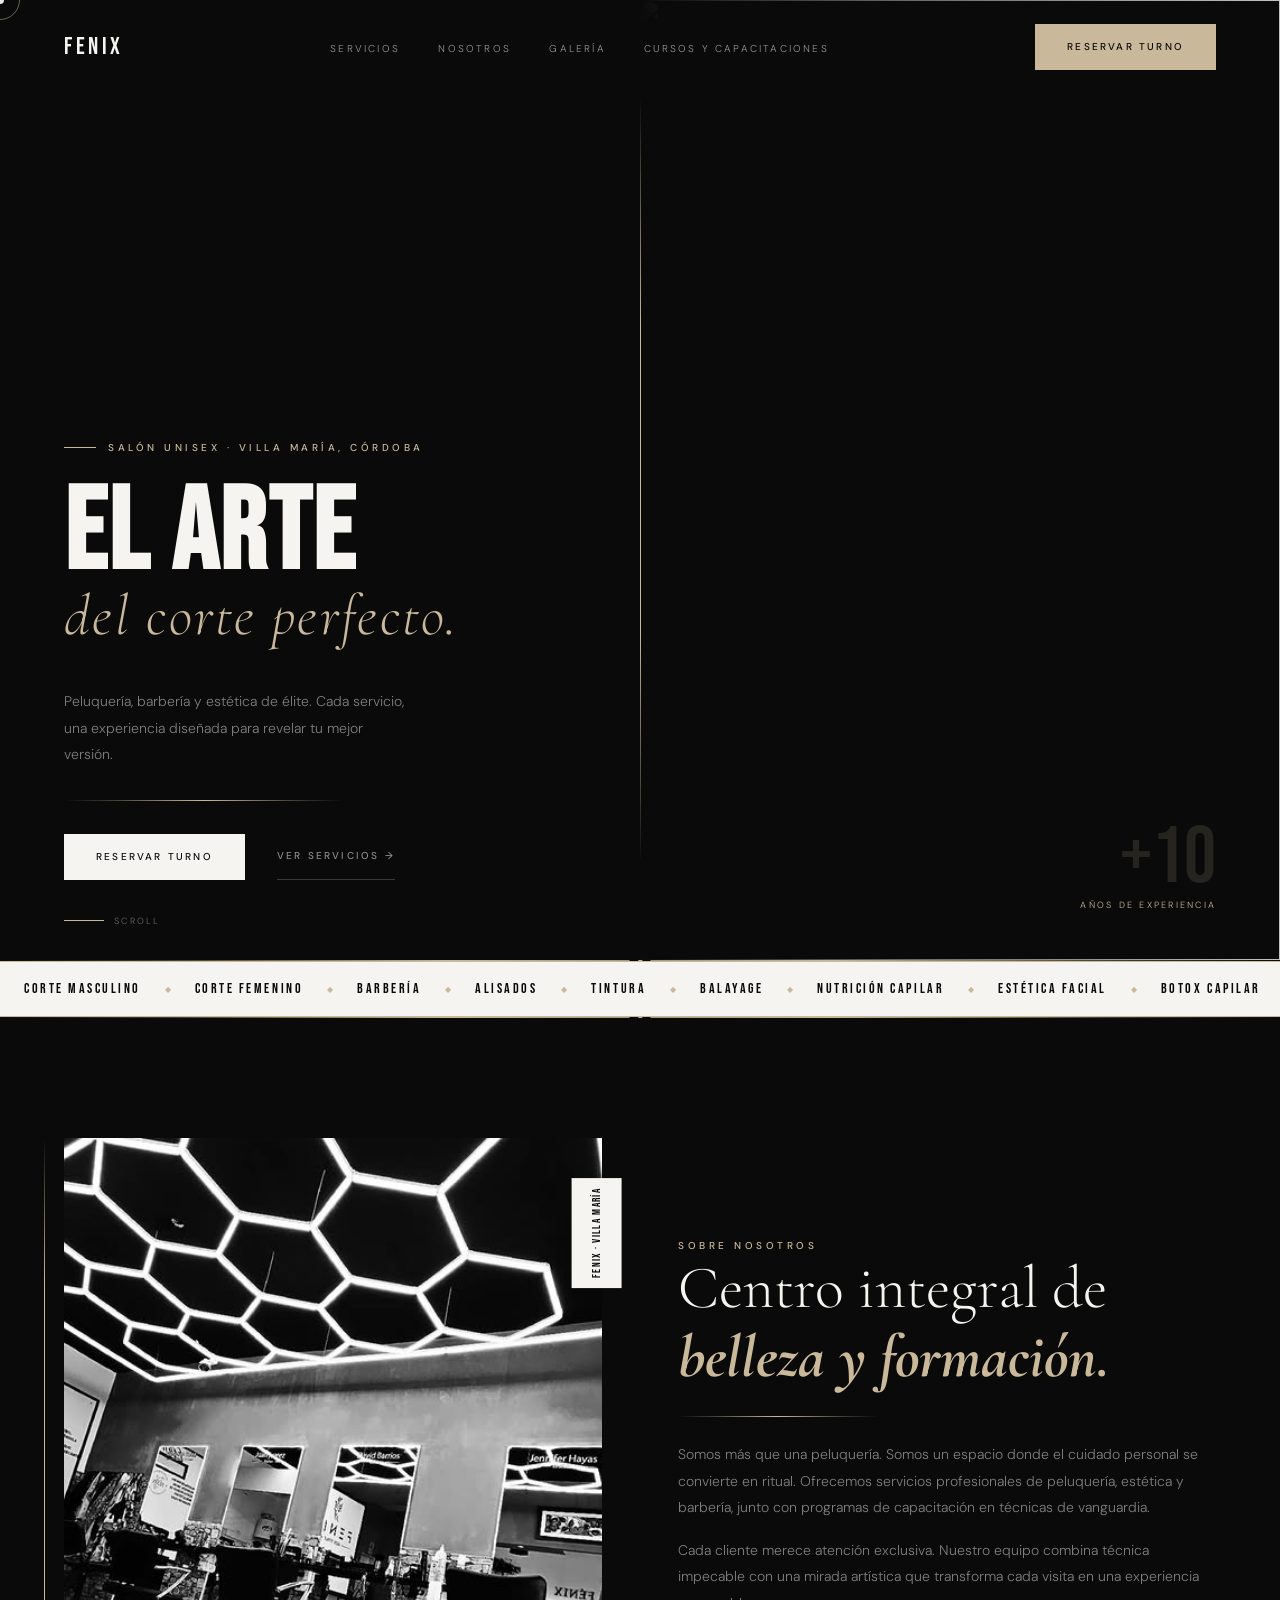
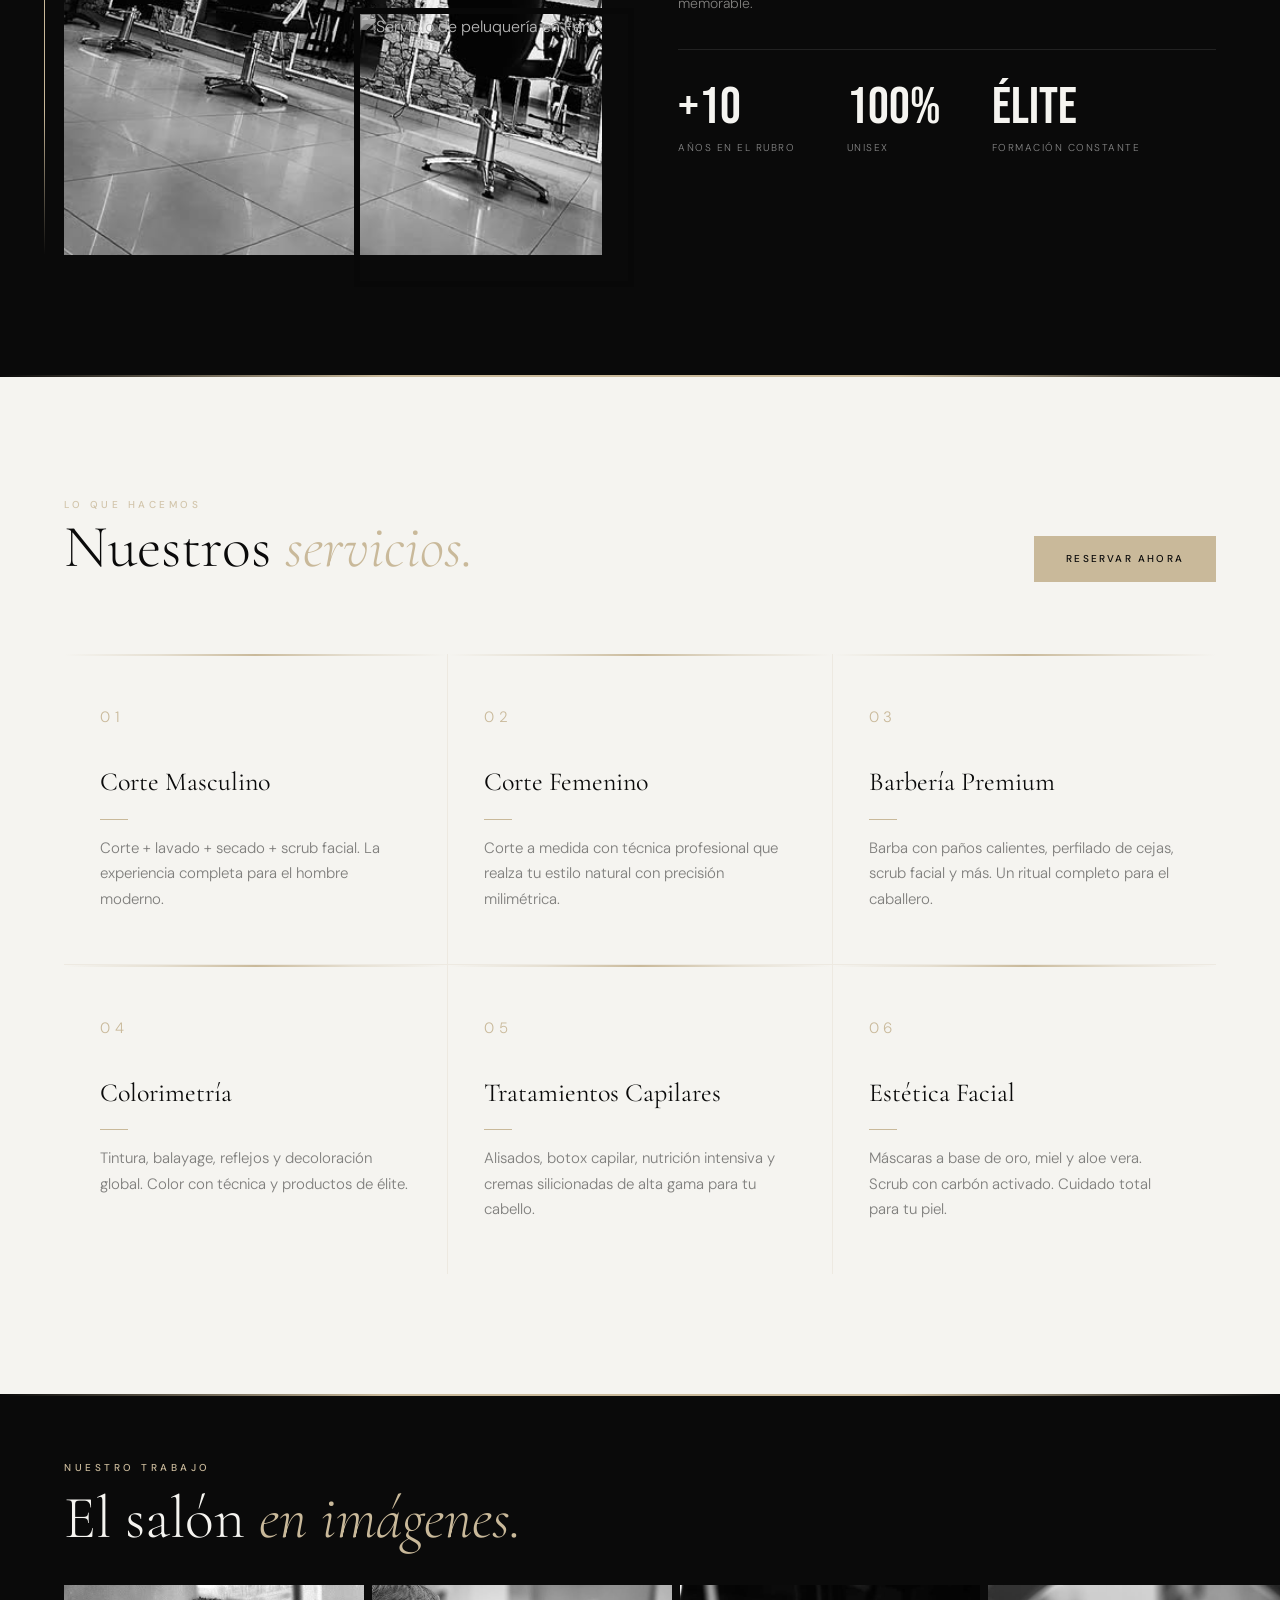
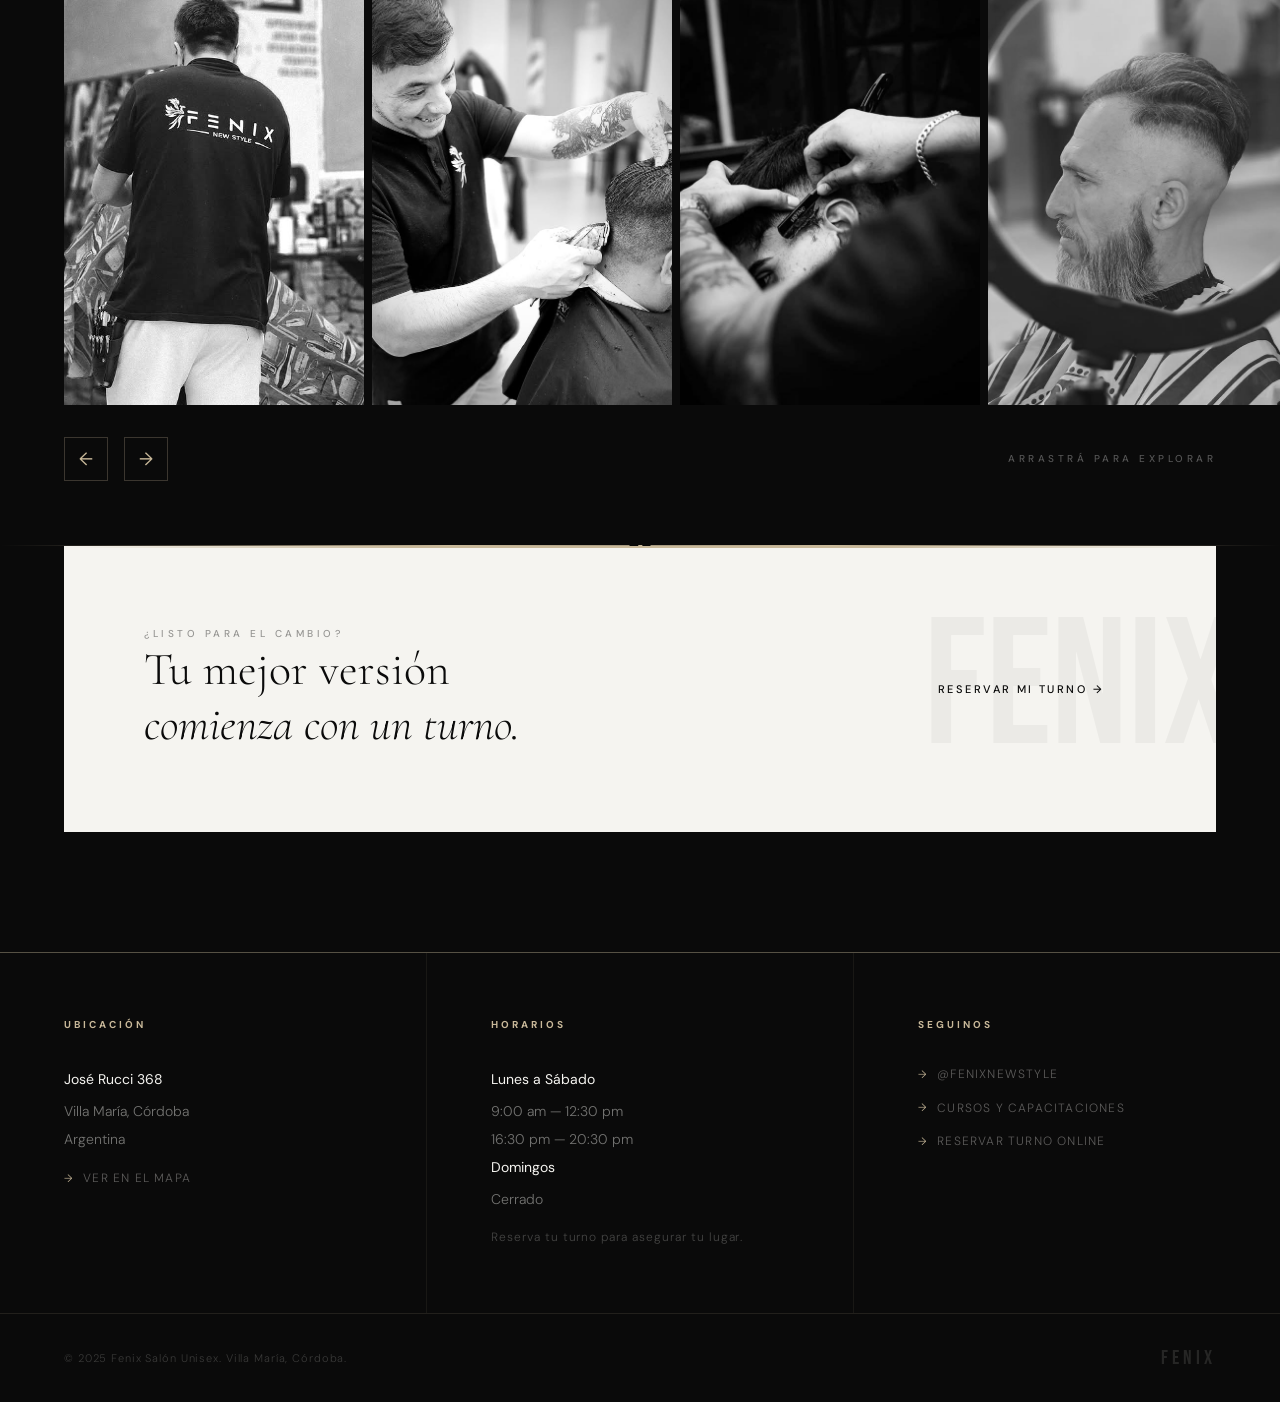
==== index.html @ 565e7b09 "conectar cursos.html" ====
<!DOCTYPE html>
<html lang="es" dir="ltr">
<head>
  <!-- ============================================================
       FENIX SALÓN UNISEX — index.html
       Landing page principal
       ============================================================ -->

  <!-- Codificación y viewport responsivo -->
  <meta charset="UTF-8" />
  <meta name="viewport" content="width=device-width, initial-scale=1.0" />

  <!-- ── SEO Principal ──────────────────────────────────────── -->
  <title>Fenix Salón Unisex | Peluquería & Barbería de Élite — Villa María, Córdoba</title>
  <meta name="description"
        content="Fenix Salón Unisex: peluquería, barbería y estética de élite en Villa María, Córdoba. Cortes, colorimetría, alisados, tratamientos capilares y más. Reservá tu turno online." />
  <meta name="keywords"
        content="peluquería Villa María, barbería Villa María, salón unisex Córdoba, corte de pelo, colorimetría, alisado, botox capilar, estética facial, Fenix salón" />
  <meta name="author" content="Fenix Salón Unisex" />
  <meta name="robots" content="index, follow, max-image-preview:large" />
  <meta name="theme-color" content="#0a0a0a" />

  <!-- URL canónica: evita contenido duplicado -->
  <link rel="canonical" href="https://fenixsalonunisex.com.ar/" />

  <!-- Idioma alternativo (por si se añade versión en otro idioma) -->
  <link rel="alternate" hreflang="es-ar" href="https://fenixsalonunisex.com.ar/" />

  <!-- ── Open Graph (Facebook, WhatsApp, redes sociales) ──── -->
  <meta property="og:type"        content="website" />
  <meta property="og:url"         content="https://fenixsalonunisex.com.ar/" />
  <meta property="og:title"       content="Fenix Salón Unisex | Peluquería & Barbería de Élite" />
  <meta property="og:description" content="Peluquería, barbería y estética de élite en Villa María, Córdoba. Tu mejor versión comienza con un turno en Fenix." />
  <meta property="og:image"       content="https://fenixsalonunisex.com.ar/og-image.jpg" />
  <meta property="og:image:alt"   content="Fenix Salón Unisex — Peluquería y Barbería en Villa María" />
  <meta property="og:image:width" content="1200" />
  <meta property="og:image:height"content="630" />
  <meta property="og:site_name"   content="Fenix Salón Unisex" />
  <meta property="og:locale"      content="es_AR" />

  <!-- ── Twitter / X Card ────────────────────────────────────── -->
  <meta name="twitter:card"        content="summary_large_image" />
  <meta name="twitter:title"       content="Fenix Salón Unisex | Peluquería & Barbería" />
  <meta name="twitter:description" content="Tu mejor versión comienza con un turno en Fenix. Peluquería y barbería de élite en Villa María." />
  <meta name="twitter:image"       content="https://fenixsalonunisex.com.ar/og-image.jpg" />
  <meta name="twitter:image:alt"   content="Fenix Salón Unisex — Villa María, Córdoba" />

  <!-- ── Accesibilidad adicional ──────────────────────────── -->
  <!-- Color del sistema para alto contraste -->
  <meta name="color-scheme" content="dark" />
  <!-- Viewport accesible: no bloquea el zoom del usuario -->
  <!-- Nota: no usamos user-scalable=no porque bloquea accesibilidad -->

  <!-- ── Datos estructurados (Schema.org JSON-LD) ─────────── -->
  <!-- Ayuda a Google a mostrar información rica en los resultados -->
  <script type="application/ld+json">
  {
    "@context": "https://schema.org",
    "@type": "HairSalon",
    "name": "Fenix Salón Unisex",
    "alternateName": "Fenix Estética y Barbershop",
    "url": "https://fenixsalonunisex.com.ar",
    "logo": "https://fenixsalonunisex.com.ar/logo.png",
    "image": "https://fenixsalonunisex.com.ar/og-image.jpg",
    "description": "Salón de peluquería, barbería y estética unisex de élite en Villa María, Córdoba. Ofrecemos cortes, colorimetría, alisados, tratamientos capilares y cursos de formación.",
    "address": {
      "@type": "PostalAddress",
      "streetAddress": "Colombia 413",
      "addressLocality": "Villa María",
      "addressRegion": "Córdoba",
      "addressCountry": "AR"
    },
    "geo": {
      "@type": "GeoCoordinates",
      "latitude": -32.4167,
      "longitude": -63.2333
    },
    "openingHoursSpecification": [
      {
        "@type": "OpeningHoursSpecification",
        "dayOfWeek": ["Monday","Tuesday","Wednesday","Thursday","Friday"],
        "opens": "09:00",
        "closes": "13:00"
      }
    ],
    "telephone": "",
    "sameAs": [
      "https://www.instagram.com/fenixesteticaybarbershop"
    ],
    "hasMap": "https://maps.google.com/?q=Colombia+413,+Villa+Maria,+Cordoba",
    "priceRange": "$$",
    "currenciesAccepted": "ARS",
    "paymentAccepted": "Cash, Credit Card",
    "servesCuisine": null,
    "amenityFeature": [
      { "@type": "LocationFeatureSpecification", "name": "Unisex", "value": true },
      { "@type": "LocationFeatureSpecification", "name": "Turno online", "value": true }
    ]
  }
  </script>

  <!-- Preconexión a servidores de fuentes (performance) -->
  <link rel="preconnect" href="https://fonts.googleapis.com" />
  <link rel="preconnect" href="https://fonts.gstatic.com" crossorigin />

  <!-- Tipografías: Bebas Neue (display) + Cormorant Garamond (serif) + DM Sans (body) -->
  <link href="https://fonts.googleapis.com/css2?family=Bebas+Neue&family=Cormorant+Garamond:ital,wght@0,300;0,400;0,600;1,300;1,400&family=DM+Sans:wght@300;400;500&display=swap"
        rel="stylesheet" />

  <!-- Hoja de estilos principal -->
  <link rel="stylesheet" href="style.css" />

  <!-- Favicon básico (SVG inline adaptable) -->
  <link rel="icon" type="image/jpeg" href="img/fenix.jpg" />
</head>

<body>

  <!-- ── Skip Link: accesibilidad para teclado/lector de pantalla ── -->
  <a class="skip-link" href="#main-content">Saltar al contenido principal</a>

  <!-- ── Cursor personalizado (desktop) ── -->
  <div class="cursor"          aria-hidden="true"></div>
  <div class="cursor-follower" aria-hidden="true"></div>

  <!-- ─────────────────────────────────────────────────────────
       NAVEGACIÓN
  ───────────────────────────────────────────────────────────── -->
  <header role="banner">
    <nav class="nav" aria-label="Navegación principal">

      <!-- Logo -->
      <a class="nav__logo" href="/" aria-label="Fenix Salón Unisex — Inicio">FENIX</a>

      <!-- Links desktop -->
      <ul class="nav__links" role="list">
        <li><a class="nav__link" href="#servicios">Servicios</a></li>
        <li><a class="nav__link" href="#nosotros">Nosotros</a></li>
        <li><a class="nav__link" href="#galeria">Galería</a></li>
        <li><a class="nav__link" href="cursos.html" target="_blank" rel="noopener noreferrer" aria-label="Ver cursos y capacitaciones (se abre en nueva pestaña)">
              Cursos y Capacitaciones</a></li>
      </ul>

      <!-- CTA desktop -->
      <a class="nav__cta btn btn--accent"
         href="turnos.html"
         target="_blank"
         rel="noopener noreferrer"
         aria-label="Reservar turno en Fenix (se abre en nueva pestaña)">
        Reservar turno
      </a>

      <!-- Hamburger mobile -->
      <button class="nav__hamburger"
              aria-label="Abrir menú de navegación"
              aria-expanded="false"
              aria-controls="mobile-menu">
        <span></span>
        <span></span>
        <span></span>
      </button>
    </nav>

    <!-- Menú mobile overlay -->
    <nav id="mobile-menu"
         class="nav__mobile-menu"
         aria-label="Menú móvil"
         aria-hidden="true">
      <ul role="list">
        <li><a class="nav__link" href="#servicios">Servicios</a></li>
        <li><a class="nav__link" href="#nosotros">Nosotros</a></li>
        <li><a class="nav__link" href="#galeria">Galería</a></li>
        <li><a class="nav__link" href="cursos.html">Cursos y Capacitaciones</a></li>
        <li>
          <a class="btn btn--accent"
             href="turnos.html"
             target="_blank" rel="noopener noreferrer"
             style="margin-top:16px">
            Reservar turno
          </a>
        </li>
      </ul>
    </nav>
  </header>

  <!-- ─────────────────────────────────────────────────────────
       CONTENIDO PRINCIPAL
  ───────────────────────────────────────────────────────────── -->
  <main id="main-content" tabindex="-1">

    <!-- ══════════════════════════════════════════
         HERO — Pantalla completa de entrada
    ══════════════════════════════════════════ -->
    <section class="hero" aria-labelledby="hero-title">

      <!-- Panel izquierdo: texto -->
      <div class="hero__left">

        <!-- Eyebrow con línea dorada -->
        <p class="hero__eyebrow t-label" aria-label="Salón Unisex en Villa María, Córdoba">
          Salón Unisex · Villa María, Córdoba
        </p>

        <!-- Título principal -->
        <h1 class="hero__title" id="hero-title">
          El arte
          <!-- La itálica serif da contraste editorial -->
          <em class="hero__title-serif">del corte perfecto.</em>
        </h1>

        <!-- Descripción breve -->
        <p class="hero__desc t-body">
          Peluquería, barbería y estética de élite. Cada servicio,
          una experiencia diseñada para revelar tu mejor versión.
        </p>

        <!-- Línea dorada divisoria -->
        <div class="gold-line" style="max-width:280px; margin-bottom:32px" aria-hidden="true"></div>

        <!-- Botones CTA -->
        <div class="hero__cta">
          <a class="btn btn--primary"
             href="turnos.html"
             target="_blank"
             rel="noopener noreferrer"
             aria-label="Reservar turno en Fenix (se abre en nueva pestaña)">
            Reservar turno
          </a>
          <a class="btn btn--outline" href="#servicios" aria-label="Ver todos los servicios">
            Ver servicios →
          </a>
        </div>
      </div>

      <!-- Panel derecho: imagen (decorativa, oculta en mobile) -->
      <div class="hero__right" aria-hidden="true">
        <!-- Imagen de fondo con Ken Burns. Alt vacío porque es decorativa -->
        <img class="hero__img"
             src="https://images.unsplash.com/photo-1599351431202-1e0f0137899a?w=1200&q=85"
             alt=""
             role="presentation"
             width="800" height="1200"
             loading="eager"
             fetchpriority="high" />

        <!-- Contador decorativo -->
        <div class="hero__badge">
          <div class="hero__badge-num" aria-hidden="true">+10</div>
          <div class="hero__badge-label">Años de experiencia</div>
        </div>
      </div>

      <!-- Indicador de scroll -->
      <div class="hero__scroll" aria-hidden="true">
        <div class="hero__scroll-line"></div>
        <span class="hero__scroll-text">Scroll</span>
      </div>
    </section>

    <!-- ══════════════════════════════════════════
         LÍNEA DORADA DIVISORIA + MARQUEE
    ══════════════════════════════════════════ -->
    <div class="gold-divider" role="separator" aria-hidden="true"></div>

    <!-- ══ MARQUEE — ticker de servicios, animado en cualquier pantalla ══ -->
    <!-- Todo el CSS está inline para que no dependa de style.css ni de clases externas -->
    <section aria-label="Nuestros servicios" style="
      background: #f5f4f0;
      border-top: 1px solid #c9b99a;
      border-bottom: 1px solid #c9b99a;
      overflow: hidden;               /* corta el texto que sale por los bordes */
      padding: 16px 0;
      width: 100%;
      box-sizing: border-box;
    ">
      <!-- Estilos de la animación: definidos aquí para garantizar que se carguen
           antes del elemento, sin depender de ningún archivo externo -->
      <style>
        /* Keyframe: mueve el track exactamente su propio ancho hacia la izquierda.
           Como el contenido está duplicado, cuando llega al 50% del recorrido
           el loop es invisible — parece infinito. */
        @keyframes fenix-ticker {
          0%   { transform: translateX(0); }
          100% { transform: translateX(-50%); }
        }

        .fenix-ticker-track {
          /* Fila horizontal que NO hace wrap */
          display: flex;
          flex-direction: row;
          flex-wrap: nowrap;
          align-items: center;

          /* El ancho lo determina el contenido, no el contenedor */
          width: max-content;

          /* Animación: 20s, lineal, infinita */
          animation: fenix-ticker 20s linear infinite;

          /* Aceleración por GPU — clave para mobile */
          will-change: transform;
          -webkit-transform: translateZ(0);
          transform: translateZ(0);
        }

        /* Pausa al pasar el mouse (solo desktop) */
        .fenix-ticker-track:hover {
          animation-play-state: paused;
        }

        .fenix-ticker-item {
          font-family: 'Bebas Neue', 'Impact', sans-serif;
          font-size: 14px;
          letter-spacing: 0.18em;
          color: #0a0a0a;
          white-space: nowrap;
          padding: 0 24px;
          flex-shrink: 0;
        }

        .fenix-ticker-dot {
          color: #c9b99a;
          font-size: 8px;
          flex-shrink: 0;
          line-height: 1;
        }
      </style>

      <!-- aria-hidden: el contenido es decorativo/redundante para lectores de pantalla -->
      <div class="fenix-ticker-track" aria-hidden="true">
        <!-- Primera copia del contenido -->
        <span class="fenix-ticker-item">CORTE MASCULINO</span>
        <span class="fenix-ticker-dot">◆</span>
        <span class="fenix-ticker-item">CORTE FEMENINO</span>
        <span class="fenix-ticker-dot">◆</span>
        <span class="fenix-ticker-item">BARBERÍA</span>
        <span class="fenix-ticker-dot">◆</span>
        <span class="fenix-ticker-item">ALISADOS</span>
        <span class="fenix-ticker-dot">◆</span>
        <span class="fenix-ticker-item">TINTURA</span>
        <span class="fenix-ticker-dot">◆</span>
        <span class="fenix-ticker-item">BALAYAGE</span>
        <span class="fenix-ticker-dot">◆</span>
        <span class="fenix-ticker-item">NUTRICIÓN CAPILAR</span>
        <span class="fenix-ticker-dot">◆</span>
        <span class="fenix-ticker-item">ESTÉTICA FACIAL</span>
        <span class="fenix-ticker-dot">◆</span>
        <span class="fenix-ticker-item">BOTOX CAPILAR</span>
        <span class="fenix-ticker-dot">◆</span>
        <span class="fenix-ticker-item">CURSOS</span>
        <span class="fenix-ticker-dot">◆</span>
        <span class="fenix-ticker-item">LAVADO & BRUSHING</span>
        <span class="fenix-ticker-dot">◆</span>
        <span class="fenix-ticker-item">DEPILACIÓN</span>
        <span class="fenix-ticker-dot">◆</span>
        <!-- Segunda copia EXACTA — necesaria para que el loop sea invisible -->
        <span class="fenix-ticker-item">CORTE MASCULINO</span>
        <span class="fenix-ticker-dot">◆</span>
        <span class="fenix-ticker-item">CORTE FEMENINO</span>
        <span class="fenix-ticker-dot">◆</span>
        <span class="fenix-ticker-item">BARBERÍA</span>
        <span class="fenix-ticker-dot">◆</span>
        <span class="fenix-ticker-item">ALISADOS</span>
        <span class="fenix-ticker-dot">◆</span>
        <span class="fenix-ticker-item">TINTURA</span>
        <span class="fenix-ticker-dot">◆</span>
        <span class="fenix-ticker-item">BALAYAGE</span>
        <span class="fenix-ticker-dot">◆</span>
        <span class="fenix-ticker-item">NUTRICIÓN CAPILAR</span>
        <span class="fenix-ticker-dot">◆</span>
        <span class="fenix-ticker-item">ESTÉTICA FACIAL</span>
        <span class="fenix-ticker-dot">◆</span>
        <span class="fenix-ticker-item">BOTOX CAPILAR</span>
        <span class="fenix-ticker-dot">◆</span>
        <span class="fenix-ticker-item">CURSOS</span>
        <span class="fenix-ticker-dot">◆</span>
        <span class="fenix-ticker-item">LAVADO & BRUSHING</span>
        <span class="fenix-ticker-dot">◆</span>
        <span class="fenix-ticker-item">DEPILACIÓN</span>
        <span class="fenix-ticker-dot">◆</span>
      </div>
    </section>

    <div class="gold-divider" role="separator" aria-hidden="true"></div>

    <!-- ══════════════════════════════════════════
         NOSOTROS
    ══════════════════════════════════════════ -->
    <section class="section" id="nosotros" aria-labelledby="about-title">
      <div class="about">

        <!-- Visual: fotos superpuestas -->
        <div class="about__visual reveal" aria-hidden="true">
          <img class="about__img-main"
               src="img/local.jpg"
               alt="Interior del salón Fenix"
               width="600" height="800"
               loading="lazy" />
          <img class="about__img-accent"
               src="https://images.unsplash.com/photo-1621605815971-fbc98d665033?w=400&q=80"
               alt="Servicio de peluquería en Fenix"
               width="400" height="400"
               loading="lazy" />
          <div class="about__tag" aria-hidden="true">FENIX · VILLA MARÍA</div>
        </div>

        <!-- Contenido textual -->
        <div class="about__content">

          <p class="t-label reveal">Sobre nosotros</p>

          <h2 class="t-section reveal reveal--d1" id="about-title">
            Centro integral de<br/>
            <strong class="t-italic">belleza y formación.</strong>
          </h2>

          <!-- Línea dorada entre título y texto -->
          <div class="gold-line reveal reveal--d2" style="max-width:200px; margin:24px 0" aria-hidden="true"></div>

          <p class="t-body reveal reveal--d2">
            Somos más que una peluquería. Somos un espacio donde el cuidado personal
            se convierte en ritual. Ofrecemos servicios profesionales de peluquería,
            estética y barbería, junto con programas de capacitación en técnicas de
            vanguardia.
          </p>

          <p class="t-body reveal reveal--d3" style="margin-top:16px">
            Cada cliente merece atención exclusiva. Nuestro equipo combina técnica
            impecable con una mirada artística que transforma cada visita en una
            experiencia memorable.
          </p>

          <!-- Stats -->
          <div class="about__stats reveal reveal--d4">
            <div class="about__stat">
              <div class="stat__num">+10</div>
              <div class="stat__label">Años en el rubro</div>
            </div>
            <div class="about__stat">
              <div class="stat__num">100%</div>
              <div class="stat__label">Unisex</div>
            </div>
            <div class="about__stat">
              <div class="stat__num">Élite</div>
              <div class="stat__label">Formación constante</div>
            </div>
          </div>
        </div>
      </div>
    </section>

    <!-- Línea dorada divisoria antes de servicios (negro→blanco) -->
    <div style="height:2px; background: linear-gradient(90deg, transparent, var(--color-accent) 30%, var(--color-accent) 70%, transparent);" role="separator" aria-hidden="true"></div>

    <!-- ══════════════════════════════════════════
         SERVICIOS
    ══════════════════════════════════════════ -->
    <section class="section" id="servicios" aria-labelledby="services-title"
             style="background: var(--color-white);">

      <div class="services__header">
        <div>
          <p class="t-label reveal" style="color: rgba(201,185,154,0.8)">Lo que hacemos</p>
          <h2 class="t-section reveal reveal--d1" id="services-title"
              style="color: var(--color-black);">
            Nuestros <em style="font-style:italic; color: var(--color-accent);">servicios.</em>
          </h2>
        </div>
        <a class="btn btn--accent reveal reveal--d2"
           href="turnos.html"
           target="_blank" rel="noopener noreferrer"
           aria-label="Reservar turno ahora (se abre en nueva pestaña)">
          Reservar ahora
        </a>
      </div>

      <!-- Grid de servicios: 3 columnas desktop, 2 tablet, 1 mobile -->
      <ul class="services__grid" role="list" aria-label="Lista de servicios">

        <!-- Servicio 01 -->
        <li class="service-card reveal" role="article">
          <div class="service-card__num" aria-hidden="true">01</div>
          <h3 class="service-card__name">Corte Masculino</h3>
          <div class="service-card__line" aria-hidden="true"></div>
          <p class="service-card__desc">
            Corte + lavado + secado + scrub facial. La experiencia completa
            para el hombre moderno.
          </p>
        </li>

        <!-- Servicio 02 -->
        <li class="service-card reveal reveal--d1" role="article">
          <div class="service-card__num" aria-hidden="true">02</div>
          <h3 class="service-card__name">Corte Femenino</h3>
          <div class="service-card__line" aria-hidden="true"></div>
          <p class="service-card__desc">
            Corte a medida con técnica profesional que realza tu estilo
            natural con precisión milimétrica.
          </p>
        </li>

        <!-- Servicio 03 -->
        <li class="service-card reveal reveal--d2" role="article">
          <div class="service-card__num" aria-hidden="true">03</div>
          <h3 class="service-card__name">Barbería Premium</h3>
          <div class="service-card__line" aria-hidden="true"></div>
          <p class="service-card__desc">
            Barba con paños calientes, perfilado de cejas, scrub facial
            y más. Un ritual completo para el caballero.
          </p>
        </li>

        <!-- Servicio 04 -->
        <li class="service-card reveal" role="article">
          <div class="service-card__num" aria-hidden="true">04</div>
          <h3 class="service-card__name">Colorimetría</h3>
          <div class="service-card__line" aria-hidden="true"></div>
          <p class="service-card__desc">
            Tintura, balayage, reflejos y decoloración global. Color con
            técnica y productos de élite.
          </p>
        </li>

        <!-- Servicio 05 -->
        <li class="service-card reveal reveal--d1" role="article">
          <div class="service-card__num" aria-hidden="true">05</div>
          <h3 class="service-card__name">Tratamientos Capilares</h3>
          <div class="service-card__line" aria-hidden="true"></div>
          <p class="service-card__desc">
            Alisados, botox capilar, nutrición intensiva y cremas
            silicionadas de alta gama para tu cabello.
          </p>
        </li>

        <!-- Servicio 06 -->
        <li class="service-card reveal reveal--d2" role="article">
          <div class="service-card__num" aria-hidden="true">06</div>
          <h3 class="service-card__name">Estética Facial</h3>
          <div class="service-card__line" aria-hidden="true"></div>
          <p class="service-card__desc">
            Máscaras a base de oro, miel y aloe vera. Scrub con carbón
            activado. Cuidado total para tu piel.
          </p>
        </li>

      </ul>
    </section>

    <!-- Divisor dorado después de servicios (blanco→negro) -->
    <div style="height:2px; background: linear-gradient(90deg, transparent, var(--color-accent) 30%, var(--color-accent) 70%, transparent);" role="separator" aria-hidden="true"></div>

    <!-- ══════════════════════════════════════════
         GALERÍA — Scroll horizontal de fotos
    ══════════════════════════════════════════ -->
    <section class="gallery" id="galeria" aria-labelledby="gallery-title">

      <div class="gallery__label">
        <p class="t-label reveal">Nuestro trabajo</p>
        <h2 class="t-section reveal reveal--d1" id="gallery-title" style="margin-top:8px">
          El salón <em class="t-italic">en imágenes.</em>
        </h2>
      </div>

      <!-- Wrapper con drag-to-scroll -->
      <div class="gallery__scroll-wrapper"
           role="region"
           aria-label="Galería de fotos del salón. Podés arrastrar para ver más."
           tabindex="0">

        <!-- Track: animación CSS de scroll continuo.
             Las fotos del admin se insertan aquí via JS al inicio. -->
        <div class="gallery__track" aria-label="Fotos">

          <!-- Items placeholder (se marcan como "static" para que JS no los duplique) -->
          <div class="gallery__item gallery__item--static">
            <img src="img/foto1.jpg"
                 alt="Corte de cabello en Fenix Salón"
                 width="300" height="420"
                 loading="lazy" />
            <span class="gallery__caption" aria-hidden="true">Fenix New Style</span>
          </div>

          <div class="gallery__item gallery__item--static">
            <img src="img/foto2.jpg"
                 alt="Servicio de peluquería profesional"
                 width="300" height="420"
                 loading="lazy" />
            <span class="gallery__caption" aria-hidden="true">Estilo</span>
          </div>

          <div class="gallery__item gallery__item--static">
            <img src="img/foto3.jpg"
                 alt="Servicio de barbería en Fenix"
                 width="300" height="420"
                 loading="lazy" />
            <span class="gallery__caption" aria-hidden="true">Barbería</span>
          </div>

          <div class="gallery__item gallery__item--static">
            <img src="img/foto4.jpg"
                 alt="Tratamiento capilar en el salón"
                 width="300" height="420"
                 loading="lazy" />
            <span class="gallery__caption" aria-hidden="true">Look</span>
          </div>

          <div class="gallery__item gallery__item--static">
            <img src="img/foto5.jpg"
                 alt="Interior del salón Fenix"
                 width="300" height="420"
                 loading="lazy" />
            <span class="gallery__caption" aria-hidden="true">Corte Femenino</span>
          </div>

          <div class="gallery__item gallery__item--static">
            <img src="img/foto6.jpg"
                 alt="Colorimetría profesional en Fenix"
                 width="300" height="420"
                 loading="lazy" />
            <span class="gallery__caption" aria-hidden="true">Degrade</span>
          </div>

          <!-- Duplicados para el loop seamless de la animación CSS -->
          <div class="gallery__item" aria-hidden="true">
            <img src="img/foto1.jpg"
                 alt="" width="300" height="420" loading="lazy" />
          </div>
          <div class="gallery__item" aria-hidden="true">
            <img src="img/foto2.jpg"
                 alt="" width="300" height="420" loading="lazy" />
          </div>
          <div class="gallery__item" aria-hidden="true">
            <img src="img/foto3.jpg"
                 alt="" width="300" height="420" loading="lazy" />
          </div>
          <div class="gallery__item" aria-hidden="true">
            <img src="img/foto4.jpg"
                 alt="" width="300" height="420" loading="lazy" />
          </div>
          <div class="gallery__item" aria-hidden="true">
            <img src="img/foto5.jpg"
                 alt="" width="300" height="420" loading="lazy" />
          </div>
          <div class="gallery__item" aria-hidden="true">
            <img src="img/foto6.jpg"
                 alt="" width="300" height="420" loading="lazy" />
          </div>

        </div><!-- /.gallery__track -->
      </div><!-- /.gallery__scroll-wrapper -->

      <!-- Controles de teclado para la galería -->
      <div class="gallery__controls">
        <button class="gallery__btn gallery__btn--prev"
                aria-label="Foto anterior">←</button>
        <button class="gallery__btn gallery__btn--next"
                aria-label="Foto siguiente">→</button>
        <span class="t-label" style="margin-left:auto; color:var(--color-gray-light)">
          Arrastrá para explorar
        </span>
      </div>

    </section>

    <!-- Línea dorada divisoria -->
    <div class="gold-divider" role="separator" aria-hidden="true"></div>

    <!-- ══════════════════════════════════════════
         BANDA CTA — Llamada a la acción
    ══════════════════════════════════════════ -->
    <section aria-label="Reservar turno en Fenix">
      <div class="cta-band reveal">
        <div>
          <p class="t-label cta-band__label">¿Listo para el cambio?</p>
          <h2 class="cta-band__title">
            Tu mejor versión<br/>
            <em>comienza con un turno.</em>
          </h2>
        </div>
        <a class="btn btn--primary"
           href="turnos.html"
           target="_blank" rel="noopener noreferrer"
           style="flex-shrink:0; font-size:11px"
           aria-label="Reservar mi turno ahora en Fenix (se abre en nueva pestaña)">
          Reservar mi turno →
        </a>
      </div>
    </section>

    <!-- ══════════════════════════════════════════
         CONTACTO / INFO
    ══════════════════════════════════════════ -->
    <section id="contacto" aria-labelledby="contact-title">
      <h2 class="sr-only" id="contact-title">Información de contacto</h2>

      <div class="contact-grid">

        <!-- Ubicación -->
        <div class="contact-block reveal">
          <h3 class="contact-block__title">Ubicación</h3>
          <address>
            <strong>José Rucci 368</strong>
            Villa María, Córdoba<br/>
            Argentina
          </address>
          <a class="social-link"
             href="https://maps.app.goo.gl/Gb5hry2rdqhGsbmUA"
             target="_blank" rel="noopener noreferrer"
             aria-label="Ver en Google Maps (se abre en nueva pestaña)"
             style="margin-top:16px">
            Ver en el mapa
          </a>
        </div>

        <!-- Horarios -->
        <div class="contact-block reveal reveal--d1">
          <h3 class="contact-block__title">Horarios</h3>
          <p>
            <strong>Lunes a Sábado</strong>
            9:00 am — 12:30 pm <br/>
            16:30 pm — 20:30 pm
          </p>

          <p>
            <strong>Domingos</strong>
            Cerrado
          </p>
          <p style="margin-top:12px; font-size:12px; color:rgba(245,244,240,0.25); letter-spacing:0.08em">
            Reserva tu turno para asegurar tu lugar.
          </p>
        </div>

        <!-- Redes y links -->
        <div class="contact-block reveal reveal--d2">
          <h3 class="contact-block__title">Seguinos</h3>
          <nav aria-label="Redes sociales y enlaces" class="social-links">
            <a class="social-link"
               href="https://www.instagram.com/fenixnewstyle/"
               target="_blank" rel="noopener noreferrer"
               aria-label="Fenix en Instagram (se abre en nueva pestaña)">
              @fenixnewstyle
            </a>
            <a class="social-link"
               href="cursos.html"
               target="_blank" rel="noopener noreferrer"
               aria-label="Ver cursos y capacitaciones (se abre en nueva pestaña)">
              Cursos y Capacitaciones
            </a>
            <a class="social-link"
               href="turnos.html"
               target="_blank" rel="noopener noreferrer"
               aria-label="Reservar turno online (se abre en nueva pestaña)">
              Reservar turno online
            </a>
          </nav>
        </div>

      </div>
    </section>

  </main>

  <!-- ─────────────────────────────────────────────────────────
       FOOTER
  ───────────────────────────────────────────────────────────── -->
  <footer class="footer" role="contentinfo">
    <p class="footer__copy">
      © 2025 Fenix Salón Unisex. Villa María, Córdoba.
    </p>
    <span class="footer__logo" aria-hidden="true">FENIX</span>
  </footer>

  <!-- Toast de notificaciones (generado por JS) -->

  <!-- Script principal (defer: no bloquea el render) -->
  <script src="main.js" defer></script>

</body>
</html>
---- style.css ----
/* ============================================================
   FENIX SALÓN UNISEX — style.css
   Hoja de estilos principal compartida entre index.html y admin.html
   
   Estructura:
   1. Variables CSS (tokens de diseño)
   2. Reset & Base
   3. Tipografía
   4. Accesibilidad
   5. Cursor personalizado
   6. Navegación
   7. Componentes reutilizables (botones, etiquetas, líneas)
   8. Hero
   9. Marquee / scroll infinito
   10. Sección Nosotros
   11. Servicios
   12. Galería / scroll de fotos
   13. Banda CTA
   14. Contacto / Info
   15. Footer
   16. Admin panel
   17. Responsive
   ============================================================ */


/* ============================================================
   1. VARIABLES CSS — Design Tokens
   ============================================================ */
:root {
  /* — Paleta de colores — */
  --color-black:      #0a0a0a;   /* Negro profundo (fondo principal) */
  --color-black-soft: #111111;   /* Negro suave para tarjetas */
  --color-carbon:     #1a1a1a;   /* Carbón para fondos alternativos */
  --color-carbon-mid: #2a2a2a;   /* Carbón medio para bordes y divisores */
  --color-white:      #f5f4f0;   /* Blanco crudo (texto principal) */
  --color-gray:       #888888;   /* Gris neutro (textos secundarios) */
  --color-gray-light: #555555;   /* Gris claro para detalles */
  --color-accent:     #c9b99a;   /* Dorado arena (acento de marca) */
  --color-accent-dim: rgba(201,185,154,0.15); /* Dorado con transparencia */
  --color-accent-line:rgba(201,185,154,0.35); /* Dorado para líneas decorativas */

  /* — Tipografía — */
  --font-display: 'Bebas Neue', sans-serif;           /* Títulos grandes e impactantes */
  --font-serif:   'Cormorant Garamond', serif;        /* Subtítulos elegantes en itálica */
  --font-body:    'DM Sans', sans-serif;              /* Cuerpo: legibilidad máxima */

  /* — Espaciado base — */
  --space-xs:  8px;
  --space-sm:  16px;
  --space-md:  32px;
  --space-lg:  64px;
  --space-xl:  120px;
  --space-xxl: 160px;

  /* — Padding horizontal de secciones — */
  --section-pad: clamp(24px, 5vw, 80px);

  /* — Transiciones — */
  --ease-smooth: cubic-bezier(0.25, 0.46, 0.45, 0.94);
  --ease-sharp:  cubic-bezier(0.77, 0, 0.18, 1);
  --duration-fast: 0.2s;
  --duration-mid:  0.4s;
  --duration-slow: 0.7s;

  /* — Grosor de líneas doradas — */
  --line-thin:  0.5px;
  --line-mid:   1px;
  --line-thick: 2px;
}


/* ============================================================
   2. RESET & BASE
   ============================================================ */
*,
*::before,
*::after {
  box-sizing: border-box;
  margin: 0;
  padding: 0;
}

html {
  scroll-behavior: smooth;
  /* Previene flash de contenido sin estilos */
  font-size: 16px;
}

body {
  background-color: var(--color-black);
  color: var(--color-white);
  font-family: var(--font-body);
  font-weight: 300;
  line-height: 1.6;
  overflow-x: hidden;
  /* Cursor oculto en desktop para mostrar el cursor personalizado */
  cursor: none;
  -webkit-font-smoothing: antialiased;
  -moz-osx-font-smoothing: grayscale;
}

/* Restaurar cursor en móvil (sin hover, sin cursor custom) */
@media (hover: none) {
  body { cursor: auto; }
  .cursor,
  .cursor-follower { display: none; }
}

img {
  display: block;
  max-width: 100%;
  height: auto;
}

a {
  color: inherit;
  text-decoration: none;
}

ul, ol {
  list-style: none;
}

button {
  cursor: none; /* Cursor custom también en botones */
  border: none;
  background: none;
  font-family: inherit;
}

/* Scrollbar minimalista */
::-webkit-scrollbar { width: 4px; }
::-webkit-scrollbar-track { background: var(--color-black); }
::-webkit-scrollbar-thumb { background: var(--color-accent); border-radius: 2px; }


/* ============================================================
   3. TIPOGRAFÍA — Jerarquía visual
   ============================================================ */

/* Título display: máximo impacto, mínimo espacio */
.t-display {
  font-family: var(--font-display);
  font-size: clamp(64px, 10vw, 140px);
  line-height: 0.9;
  letter-spacing: 0.02em;
  color: var(--color-white);
}

/* Título grande de sección */
.t-section {
  font-family: var(--font-serif);
  font-size: clamp(32px, 5vw, 60px);
  font-weight: 300;
  line-height: 1.15;
  color: var(--color-white);
}

/* Itálica del serif para contraste */
.t-italic {
  font-style: italic;
  color: var(--color-accent);
}

/* Etiqueta de sección (eyebrow) */
.t-label {
  font-family: var(--font-body);
  font-size: 10px;
  font-weight: 500;
  letter-spacing: 0.35em;
  text-transform: uppercase;
  color: var(--color-accent);
}

/* Texto de cuerpo secundario */
.t-body {
  font-size: 14px;
  line-height: 1.9;
  color: rgba(245,244,240,0.5);
}


/* ============================================================
   4. ACCESIBILIDAD
   ============================================================ */

/* Focus visible solo con teclado (no con mouse) */
:focus-visible {
  outline: 2px solid var(--color-accent);
  outline-offset: 3px;
  border-radius: 2px;
}

/* Saltar al contenido principal para lectores de pantalla */
.skip-link {
  position: absolute;
  top: -100%;
  left: 16px;
  background: var(--color-accent);
  color: var(--color-black);
  padding: 8px 16px;
  font-weight: 700;
  font-size: 13px;
  z-index: 9999;
  border-radius: 0 0 4px 4px;
  transition: top 0.2s;
}
.skip-link:focus {
  top: 0;
}

/* Texto solo para lectores de pantalla */
.sr-only {
  position: absolute;
  width: 1px;
  height: 1px;
  padding: 0;
  margin: -1px;
  overflow: hidden;
  clip: rect(0,0,0,0);
  white-space: nowrap;
  border: 0;
}

/* Reducir movimiento para usuarios con preferencia */
@media (prefers-reduced-motion: reduce) {
  *,
  *::before,
  *::after {
    animation-duration: 0.01ms !important;
    animation-iteration-count: 1 !important;
    transition-duration: 0.01ms !important;
    scroll-behavior: auto !important;
  }
}


/* ============================================================
   5. CURSOR PERSONALIZADO
   ============================================================ */

/* Punto central del cursor */
.cursor {
  position: fixed;
  top: 0; left: 0;
  width: 8px;
  height: 8px;
  background: var(--color-white);
  border-radius: 50%;
  pointer-events: none;
  z-index: 9999;
  transform: translate(-50%, -50%);
  transition: transform var(--duration-fast) ease,
              background var(--duration-fast) ease,
              opacity var(--duration-fast) ease;
  mix-blend-mode: difference;
  will-change: transform;
}

/* Anillo seguidor del cursor */
.cursor-follower {
  position: fixed;
  top: 0; left: 0;
  width: 40px;
  height: 40px;
  border: 1px solid rgba(201,185,154,0.5);
  border-radius: 50%;
  pointer-events: none;
  z-index: 9998;
  transform: translate(-50%, -50%);
  transition: width var(--duration-mid) var(--ease-smooth),
              height var(--duration-mid) var(--ease-smooth),
              opacity var(--duration-mid) ease;
  will-change: transform;
}

/* Estado hover del cursor: se expande */
.cursor.is-hovering {
  transform: translate(-50%, -50%) scale(3);
  opacity: 0.5;
}
.cursor-follower.is-hovering {
  width: 64px;
  height: 64px;
  opacity: 0.3;
}


/* ============================================================
   6. NAVEGACIÓN
   ============================================================ */

.nav {
  position: fixed;
  top: 0; left: 0;
  width: 100%;
  z-index: 200;
  padding: 24px var(--section-pad);
  display: flex;
  align-items: center;
  justify-content: space-between;
  gap: var(--space-md);
  /* Transición al hacer scroll */
  transition: background var(--duration-mid) ease,
              border-color var(--duration-mid) ease,
              padding var(--duration-mid) ease;
}

/* Nav con fondo al scrollear */
.nav.is-scrolled {
  background: rgba(10,10,10,0.95);
  -webkit-backdrop-filter: blur(12px);
  backdrop-filter: blur(12px);
  border-bottom: 1px solid rgba(201,185,154,0.12);
  padding-top: 16px;
  padding-bottom: 16px;
}

/* Logo */
.nav__logo {
  font-family: var(--font-display);
  font-size: 24px;
  letter-spacing: 0.15em;
  color: var(--color-white);
  transition: color var(--duration-fast) ease;
  flex-shrink: 0;
}
.nav__logo:hover { color: var(--color-accent); }

/* Links del nav */
.nav__links {
  display: flex;
  align-items: center;
  gap: clamp(20px, 3vw, 48px);
}

.nav__link {
  font-size: 10px;
  letter-spacing: 0.22em;
  text-transform: uppercase;
  color: rgba(245,244,240,0.6);
  transition: color var(--duration-fast) ease;
  position: relative;
}

/* Línea dorada bajo el link al hover */
.nav__link::after {
  content: '';
  position: absolute;
  bottom: -3px; left: 0;
  width: 0; height: 1px;
  background: var(--color-accent);
  transition: width var(--duration-mid) var(--ease-smooth);
}
.nav__link:hover { color: var(--color-white); }
.nav__link:hover::after { width: 100%; }

/* Botón CTA del nav */
.nav__cta {
  font-size: 10px;
  letter-spacing: 0.2em;
  text-transform: uppercase;
  color: var(--color-black);
  background: var(--color-accent);
  padding: 10px 22px;
  transition: background var(--duration-fast) ease,
              transform var(--duration-fast) ease;
  flex-shrink: 0;
}
.nav__cta:hover {
  background: var(--color-white);
  transform: translateY(-2px);
}

/* Menú hamburguesa (solo mobile) */
.nav__hamburger {
  display: none;
  flex-direction: column;
  gap: 5px;
  padding: 4px;
  cursor: none;
}
.nav__hamburger span {
  display: block;
  width: 24px; height: 1.5px;
  background: var(--color-white);
  transition: transform var(--duration-mid) ease,
              opacity var(--duration-mid) ease;
}
/* Estado abierto del hamburger */
.nav__hamburger.is-open span:nth-child(1) {
  transform: rotate(45deg) translate(4.5px, 4.5px);
}
.nav__hamburger.is-open span:nth-child(2) {
  opacity: 0;
}
.nav__hamburger.is-open span:nth-child(3) {
  transform: rotate(-45deg) translate(4.5px, -4.5px);
}

/* Menú mobile overlay */
.nav__mobile-menu {
  position: fixed;
  inset: 0;
  background: var(--color-black);
  z-index: 199;
  display: flex;
  flex-direction: column;
  align-items: center;
  justify-content: center;
  gap: var(--space-lg);
  opacity: 0;
  pointer-events: none;
  transition: opacity var(--duration-mid) ease;
}
.nav__mobile-menu.is-open {
  opacity: 1;
  pointer-events: all;
}
.nav__mobile-menu .nav__link {
  font-size: 13px;
  letter-spacing: 0.3em;
}


/* ============================================================
   7. COMPONENTES REUTILIZABLES
   ============================================================ */

/* — Botón primario (blanco sobre negro) — */
.btn {
  display: inline-flex;
  align-items: center;
  gap: 10px;
  font-family: var(--font-body);
  font-size: 10px;
  font-weight: 500;
  letter-spacing: 0.22em;
  text-transform: uppercase;
  padding: 15px 32px;
  transition: transform var(--duration-fast) ease,
              background var(--duration-fast) ease,
              color var(--duration-fast) ease;
}

.btn--primary {
  background: var(--color-white);
  color: var(--color-black);
}
.btn--primary:hover {
  background: var(--color-accent);
  transform: translateY(-3px);
}

.btn--outline {
  background: transparent;
  color: rgba(245,244,240,0.55);
  border-bottom: 1px solid rgba(245,244,240,0.2);
  padding-left: 0; padding-right: 0;
}
.btn--outline:hover {
  color: var(--color-white);
  border-color: var(--color-accent);
}

.btn--accent {
  background: var(--color-accent);
  color: var(--color-black);
}
.btn--accent:hover {
  background: var(--color-white);
  transform: translateY(-3px);
}

/* — Línea decorativa dorada — */
/* Línea horizontal fina con destellos dorados */
.gold-line {
  width: 100%;
  height: 1px;
  background: linear-gradient(
    90deg,
    transparent 0%,
    var(--color-accent-line) 20%,
    var(--color-accent) 50%,
    var(--color-accent-line) 80%,
    transparent 100%
  );
  flex-shrink: 0;
}

/* Línea decorativa que atraviesa el negro de lado a lado */
.gold-divider {
  position: relative;
  height: 1px;
  overflow: hidden;
}
.gold-divider::before {
  content: '';
  position: absolute;
  inset: 0;
  background: linear-gradient(
    90deg,
    transparent,
    var(--color-accent-line) 15%,
    var(--color-accent) 35%,
    rgba(201,185,154,0.8) 50%,
    var(--color-accent) 65%,
    var(--color-accent-line) 85%,
    transparent
  );
}
/* Punto dorado central en las líneas decorativas */
.gold-divider::after {
  content: '◆';
  position: absolute;
  left: 50%;
  top: 50%;
  transform: translate(-50%, -50%);
  font-size: 6px;
  color: var(--color-accent);
  background: var(--color-black);
  padding: 0 8px;
}

/* — Sección wrapper — */
.section {
  padding: var(--space-xl) var(--section-pad);
  position: relative;
}

/* — Cabecera de sección — */
.section__header {
  margin-bottom: clamp(40px, 6vw, 80px);
}

/* — Reveal on scroll — */
.reveal {
  opacity: 0;
  transform: translateY(36px);
  transition: opacity 0.9s var(--ease-smooth),
              transform 0.9s var(--ease-smooth);
}
.reveal.is-visible {
  opacity: 1;
  transform: translateY(0);
}
/* Delays escalonados para grupos de elementos */
.reveal--d1 { transition-delay: 0.1s; }
.reveal--d2 { transition-delay: 0.2s; }
.reveal--d3 { transition-delay: 0.3s; }
.reveal--d4 { transition-delay: 0.4s; }
.reveal--d5 { transition-delay: 0.5s; }


/* ============================================================
   8. HERO
   ============================================================ */

.hero {
  min-height: 100dvh; /* Dynamic viewport height para mobile */
  display: grid;
  grid-template-columns: 1fr 1fr;
  position: relative;
  overflow: hidden;
}

/* Panel izquierdo: contenido textual */
.hero__left {
  display: flex;
  flex-direction: column;
  justify-content: flex-end;
  padding: 120px var(--section-pad) 80px;
  position: relative;
  z-index: 2;
}

/* Eyebrow con punto dorado antes */
.hero__eyebrow {
  display: flex;
  align-items: center;
  gap: 12px;
  margin-bottom: 28px;
}
.hero__eyebrow::before {
  content: '';
  display: inline-block;
  width: 32px; height: 1px;
  background: var(--color-accent);
}

/* Título principal del hero */
.hero__title {
  font-family: var(--font-display);
  font-size: clamp(68px, 9vw, 130px);
  line-height: 0.88;
  letter-spacing: 0.02em;
  color: var(--color-white);
  margin-bottom: 8px;
}

/* Línea en itálica serif debajo del display */
.hero__title-serif {
  font-family: var(--font-serif);
  font-style: italic;
  font-weight: 300;
  font-size: clamp(32px, 4.5vw, 62px);
  color: var(--color-accent);
  line-height: 1.1;
  margin-bottom: var(--space-md);
  display: block;
}

.hero__desc {
  max-width: 340px;
  margin-bottom: var(--space-md);
}

.hero__cta {
  display: flex;
  align-items: center;
  gap: var(--space-md);
  flex-wrap: wrap;
}

/* Panel derecho: imagen */
.hero__right {
  position: relative;
  overflow: hidden;
}

/* Degradado de fundido desde la izquierda sobre la imagen */
.hero__right::before {
  content: '';
  position: absolute;
  inset: 0;
  background: linear-gradient(
    to right,
    var(--color-black) 0%,
    rgba(10,10,10,0.5) 40%,
    transparent 100%
  );
  z-index: 1;
  pointer-events: none;
}

.hero__img {
  width: 100%;
  height: 100%;
  object-fit: cover;
  object-position: center top;
  filter: grayscale(100%) contrast(1.05);
  /* Ken Burns sutil: pequeño zoom continuo */
  animation: kenBurns 18s ease-in-out infinite alternate;
}

/* Contador decorativo (años de experiencia) */
.hero__badge {
  position: absolute;
  bottom: 48px;
  right: var(--section-pad);
  z-index: 2;
  text-align: right;
}
.hero__badge-num {
  font-family: var(--font-display);
  font-size: 80px;
  line-height: 1;
  color: rgba(201,185,154,0.15);
}
.hero__badge-label {
  font-size: 9px;
  letter-spacing: 0.25em;
  text-transform: uppercase;
  color: var(--color-accent);
}

/* Línea dorada vertical en el borde de la imagen */
.hero__right::after {
  content: '';
  position: absolute;
  top: 10%; bottom: 10%;
  left: 0;
  width: 1px;
  background: linear-gradient(
    to bottom,
    transparent,
    var(--color-accent) 30%,
    var(--color-accent) 70%,
    transparent
  );
  z-index: 2;
}

/* Scroll indicator en el hero */
.hero__scroll {
  position: absolute;
  bottom: 32px;
  left: var(--section-pad);
  display: flex;
  align-items: center;
  gap: 10px;
  z-index: 3;
}
.hero__scroll-line {
  width: 40px;
  height: 1px;
  background: var(--color-accent);
  animation: scrollPulse 2s ease-in-out infinite;
}
.hero__scroll-text {
  font-size: 9px;
  letter-spacing: 0.25em;
  text-transform: uppercase;
  color: rgba(245,244,240,0.4);
}

/* Entrada animada del hero */
.hero__left > * {
  opacity: 0;
  transform: translateY(24px);
}
.hero__left.is-loaded > *:nth-child(1) { animation: heroIn 1s var(--ease-smooth) 0.2s forwards; }
.hero__left.is-loaded > *:nth-child(2) { animation: heroIn 1s var(--ease-smooth) 0.4s forwards; }
.hero__left.is-loaded > *:nth-child(3) { animation: heroIn 1s var(--ease-smooth) 0.55s forwards; }
.hero__left.is-loaded > *:nth-child(4) { animation: heroIn 1s var(--ease-smooth) 0.7s forwards; }
.hero__left.is-loaded > *:nth-child(5) { animation: heroIn 1s var(--ease-smooth) 0.85s forwards; }


/* ============================================================
   9. MARQUEE — Scroll infinito de servicios
   ============================================================ */

.marquee {
  background: var(--color-white);
  overflow: hidden;
  padding: 18px 0;
  /* Líneas doradas arriba y abajo del marquee */
  border-top: 1px solid var(--color-accent);
  border-bottom: 1px solid var(--color-accent);
  position: relative;
  z-index: 10;
}

/* Track que se mueve infinitamente */
.marquee__track {
  display: flex;
  white-space: nowrap;
  /* La animación mueve el track al 50% (segunda copia) para loop seamless */
  animation: marqueeScroll 22s linear infinite;
  width: max-content;
  /* Aceleración por hardware: garantiza animación suave en mobile */
  will-change: transform;
  -webkit-transform: translateZ(0);
  transform: translateZ(0);
}

/* Pausa al hover */
.marquee:hover .marquee__track {
  animation-play-state: paused;
}

.marquee__item {
  font-family: var(--font-display);
  font-size: 14px;
  letter-spacing: 0.18em;
  color: var(--color-black);
  padding: 0 28px;
}

/* Separador decorativo entre items */
.marquee__dot {
  color: var(--color-accent);
  font-size: 8px;
  padding: 0 4px;
  align-self: center;
}


/* ============================================================
   10. SECCIÓN NOSOTROS
   ============================================================ */

.about {
  display: grid;
  grid-template-columns: 1fr 1fr;
  gap: clamp(40px, 6vw, 100px);
  align-items: center;
}

/* Visual con fotos superpuestas */
.about__visual {
  position: relative;
}

.about__img-main {
  width: 100%;
  aspect-ratio: 3 / 4;
  object-fit: cover;
  filter: grayscale(100%);
  display: block;
}

/* Segunda foto superpuesta en la esquina inferior */
.about__img-accent {
  position: absolute;
  bottom: -32px;
  right: -32px;
  width: 52%;
  aspect-ratio: 1 / 1;
  object-fit: cover;
  filter: grayscale(100%) brightness(0.75);
  border: 6px solid var(--color-black);
}

/* Etiqueta vertical en el borde */
.about__tag {
  position: absolute;
  top: 40px;
  right: -20px;
  background: var(--color-white);
  color: var(--color-black);
  padding: 10px 16px;
  font-family: var(--font-display);
  font-size: 11px;
  letter-spacing: 0.12em;
  writing-mode: vertical-rl;
  transform: rotate(180deg);
}

/* Línea dorada lateral de la imagen */
.about__visual::before {
  content: '';
  position: absolute;
  top: 0; bottom: 0;
  left: -20px;
  width: 1px;
  background: linear-gradient(
    to bottom,
    transparent,
    var(--color-accent) 20%,
    var(--color-accent) 80%,
    transparent
  );
  pointer-events: none;
}

/* Stats horizontales */
.about__stats {
  display: flex;
  gap: clamp(24px, 4vw, 56px);
  border-top: 1px solid rgba(245,244,240,0.1);
  padding-top: var(--space-md);
  margin-top: var(--space-md);
}

.stat__num {
  font-family: var(--font-display);
  font-size: clamp(36px, 5vw, 52px);
  color: var(--color-white);
  line-height: 1;
}

.stat__label {
  font-size: 10px;
  letter-spacing: 0.15em;
  text-transform: uppercase;
  color: var(--color-gray);
  margin-top: 6px;
}


/* ============================================================
   11. SERVICIOS
   ============================================================ */

.services__header {
  display: flex;
  align-items: flex-end;
  justify-content: space-between;
  margin-bottom: clamp(40px, 6vw, 72px);
  gap: var(--space-md);
  flex-wrap: wrap;
}

/* Grid 3 columnas separadas por líneas de 1px color carbon */
.services__grid {
  display: grid;
  grid-template-columns: repeat(3, 1fr);
  gap: 1px;
  background: rgba(201,185,154,0.18); /* Líneas doradas entre tarjetas */
}

/* Tarjeta de servicio — fondo BLANCO permanente, sin hover de inversión */
.service-card {
  background: var(--color-white);
  padding: clamp(28px, 4vw, 52px) clamp(20px, 3vw, 36px);
  position: relative;
  overflow: hidden;
}

/* Línea dorada en la parte superior de cada card */
.service-card::before {
  content: '';
  position: absolute;
  top: 0; left: 0; right: 0;
  height: 2px;
  background: linear-gradient(
    90deg,
    transparent,
    var(--color-accent-line),
    var(--color-accent),
    var(--color-accent-line),
    transparent
  );
}

/* Eliminar el fondo animado hover — ya no se necesita */
.service-card::after {
  display: none;
}

/* Número de servicio */
.service-card__num {
  font-size: 15px;
  letter-spacing: 0.3em;
  color: var(--color-accent);
  margin-bottom: var(--space-md);
}

/* Nombre del servicio */
.service-card__name {
  font-family: var(--font-serif);
  font-size: clamp(18px, 2.5vw, 26px);
  font-weight: 400;
  color: var(--color-black); /* Negro sobre blanco */
  margin-bottom: var(--space-sm);
}

/* Línea decorativa dorada entre nombre y descripción */
.service-card__line {
  width: 28px;
  height: 1px;
  background: var(--color-accent);
  margin-bottom: var(--space-sm);
}

/* Texto descriptivo */
.service-card__desc {
  font-size: 15px;
  line-height: 1.7;
  color: rgba(10,10,10,0.5); /* Gris oscuro sobre blanco */
}


/* ============================================================
   12. GALERÍA — Scroll horizontal animado
   ============================================================ */

.gallery {
  padding: var(--space-lg) 0;
  overflow: hidden;
}

.gallery__label {
  padding: 0 var(--section-pad);
  margin-bottom: var(--space-md);
}

/* El scroll de fotos: se mueve con JS (drag) o con animación CSS */
.gallery__scroll-wrapper {
  overflow: hidden;
  cursor: grab;
  position: relative;
}
.gallery__scroll-wrapper:active {
  cursor: grabbing;
}

/* Track interno con fotos: animación CSS para el scroll automático */
.gallery__track {
  display: flex;
  gap: 8px;
  padding: 0 var(--section-pad);
  /* Ancho: suficiente para que el scroll funcione */
  width: max-content;
  /* Animación continua de scroll horizontal */
  animation: galleryScroll 35s linear infinite;
  will-change: transform;
}

/* Pausa si el usuario interactúa */
.gallery__track.is-paused,
.gallery__scroll-wrapper:hover .gallery__track {
  animation-play-state: paused;
}

/* Ítem de galería */
.gallery__item {
  flex: 0 0 300px;
  height: 420px;
  overflow: hidden;
  position: relative;
  flex-shrink: 0;
}

.gallery__item img {
  width: 100%;
  height: 100%;
  object-fit: cover;
  filter: grayscale(100%);
  transition: transform var(--duration-slow) var(--ease-smooth),
              filter var(--duration-slow) ease;
  pointer-events: none;
}
.gallery__item:hover img {
  transform: scale(1.06);
  filter: grayscale(70%);
}

/* Caption al hover */
.gallery__caption {
  position: absolute;
  bottom: 16px; left: 16px;
  font-size: 9px;
  letter-spacing: 0.2em;
  text-transform: uppercase;
  color: var(--color-accent);
  opacity: 0;
  transform: translateY(8px);
  transition: opacity var(--duration-mid) ease, transform var(--duration-mid) ease;
}
.gallery__item:hover .gallery__caption {
  opacity: 1;
  transform: translateY(0);
}

/* Línea dorada inferior del ítem */
.gallery__item::after {
  content: '';
  position: absolute;
  bottom: 0; left: 0; right: 0;
  height: 2px;
  background: linear-gradient(90deg, transparent, var(--color-accent), transparent);
  opacity: 0;
  transition: opacity var(--duration-mid) ease;
}
.gallery__item:hover::after { opacity: 1; }

/* Controles de navegación de galería */
.gallery__controls {
  display: flex;
  gap: var(--space-sm);
  padding: var(--space-md) var(--section-pad) 0;
  align-items: center;
}

.gallery__btn {
  width: 44px; height: 44px;
  border: 1px solid rgba(201,185,154,0.25);
  display: flex;
  align-items: center;
  justify-content: center;
  color: var(--color-accent);
  font-size: 18px;
  transition: background var(--duration-fast) ease,
              border-color var(--duration-fast) ease;
}
.gallery__btn:hover {
  background: var(--color-accent);
  color: var(--color-black);
  border-color: var(--color-accent);
}


/* ============================================================
   13. BANDA CTA — Llamada a la acción
   ============================================================ */

.cta-band {
  margin: 0 var(--section-pad) var(--space-xl);
  background: var(--color-white);
  padding: clamp(48px, 8vw, 80px);
  display: flex;
  align-items: center;
  justify-content: space-between;
  gap: var(--space-lg);
  position: relative;
  overflow: hidden;
  flex-wrap: wrap;
}

/* Texto de fondo decorativo */
.cta-band::before {
  content: 'FENIX';
  position: absolute;
  right: -20px; top: 50%;
  transform: translateY(-50%);
  font-family: var(--font-display);
  font-size: 180px;
  color: rgba(10,10,10,0.04);
  line-height: 1;
  pointer-events: none;
  user-select: none;
}

/* Línea dorada superior del CTA */
.cta-band::after {
  content: '';
  position: absolute;
  top: 0; left: 0; right: 0;
  height: 2px;
  background: linear-gradient(
    90deg,
    transparent,
    var(--color-accent) 30%,
    var(--color-accent) 70%,
    transparent
  );
}

.cta-band__label {
  color: var(--color-black);
  opacity: 0.4;
}

.cta-band__title {
  font-family: var(--font-serif);
  font-size: clamp(26px, 4vw, 46px);
  font-weight: 300;
  line-height: 1.2;
  color: var(--color-black);
}
.cta-band__title em {
  font-style: italic;
}


/* ============================================================
   14. CONTACTO / INFO
   ============================================================ */

.contact-grid {
  display: grid;
  grid-template-columns: repeat(3, 1fr);
  gap: 1px;
  background: rgba(201,185,154,0.08); /* Grilla dorada */
  border-top: 1px solid var(--color-accent-line);
}

.contact-block {
  background: var(--color-black);
  padding: clamp(40px, 5vw, 64px) var(--section-pad);
}

.contact-block__title {
  font-size: 10px;
  letter-spacing: 0.3em;
  text-transform: uppercase;
  color: var(--color-accent);
  margin-bottom: var(--space-md);
}

.contact-block p,
.contact-block address {
  font-style: normal;
  font-size: 14px;
  line-height: 2;
  color: rgba(245,244,240,0.45);
}

.contact-block strong {
  display: block;
  font-weight: 400;
  color: var(--color-white);
  margin-bottom: 4px;
}

/* Links sociales */
.social-links {
  display: flex;
  flex-direction: column;
  gap: 14px;
}

.social-link {
  font-size: 12px;
  letter-spacing: 0.1em;
  text-transform: uppercase;
  color: rgba(245,244,240,0.35);
  display: flex;
  align-items: center;
  gap: 10px;
  transition: color var(--duration-fast) ease,
              gap var(--duration-fast) ease;
}
.social-link::before {
  content: '→';
  color: var(--color-accent);
  font-size: 11px;
}
.social-link:hover {
  color: var(--color-white);
  gap: 16px;
}


/* ============================================================
   15. FOOTER
   ============================================================ */

.footer {
  border-top: 1px solid rgba(201,185,154,0.12);
  padding: 28px var(--section-pad);
  display: flex;
  align-items: center;
  justify-content: space-between;
  gap: var(--space-sm);
  flex-wrap: wrap;
}

.footer__copy {
  font-size: 11px;
  letter-spacing: 0.08em;
  color: rgba(245,244,240,0.2);
}

.footer__logo {
  font-family: var(--font-display);
  font-size: 20px;
  letter-spacing: 0.2em;
  color: rgba(245,244,240,0.12);
}

.footer__admin-link {
  font-size: 10px;
  letter-spacing: 0.15em;
  text-transform: uppercase;
  color: rgba(201,185,154,0.3);
  transition: color var(--duration-fast) ease;
}
.footer__admin-link:hover { color: var(--color-accent); }


/* ============================================================
   16. ADMIN PANEL — Panel de carga de fotos
   ============================================================ */

/* Fondo y layout del admin */
.admin-body {
  min-height: 100vh;
  padding: 100px var(--section-pad) var(--space-xl);
}

/* Header del admin */
.admin-header {
  margin-bottom: var(--space-xl);
}

.admin-header .gold-divider {
  margin-top: var(--space-md);
}

/* Sección de upload */
.upload-section {
  margin-bottom: var(--space-xl);
}

.upload-section__title {
  margin-bottom: var(--space-md);
}

/* Zona de arrastrar y soltar */
.dropzone {
  border: 1px solid rgba(201,185,154,0.25);
  padding: clamp(40px, 6vw, 80px) var(--section-pad);
  text-align: center;
  position: relative;
  transition: border-color var(--duration-mid) ease,
              background var(--duration-mid) ease;
  cursor: none;
}

/* Líneas doradas en las esquinas del dropzone */
.dropzone::before,
.dropzone::after {
  content: '';
  position: absolute;
  width: 32px; height: 32px;
}
.dropzone::before {
  top: 12px; left: 12px;
  border-top: 1px solid var(--color-accent);
  border-left: 1px solid var(--color-accent);
}
.dropzone::after {
  bottom: 12px; right: 12px;
  border-bottom: 1px solid var(--color-accent);
  border-right: 1px solid var(--color-accent);
}

/* Estado activo del dropzone (cuando arrastras una foto) */
.dropzone.is-active {
  border-color: var(--color-accent);
  background: var(--color-accent-dim);
}

.dropzone__icon {
  font-size: 40px;
  margin-bottom: var(--space-sm);
  opacity: 0.4;
}

.dropzone__text {
  font-size: 14px;
  color: rgba(245,244,240,0.45);
  margin-bottom: var(--space-sm);
}

.dropzone__text strong {
  color: var(--color-accent);
  font-weight: 400;
}

.dropzone__formats {
  font-size: 10px;
  letter-spacing: 0.15em;
  text-transform: uppercase;
  color: rgba(245,244,240,0.25);
}

/* Input file oculto */
.dropzone__input {
  position: absolute;
  inset: 0;
  opacity: 0;
  cursor: pointer;
  width: 100%;
  height: 100%;
}

/* Grid de previsualización de fotos cargadas */
.preview-grid {
  display: grid;
  grid-template-columns: repeat(auto-fill, minmax(200px, 1fr));
  gap: 12px;
  margin-top: var(--space-md);
}

/* Ítem de previsualización */
.preview-item {
  position: relative;
  aspect-ratio: 3 / 4;
  overflow: hidden;
  background: var(--color-carbon);
}

/* Borde dorado en el ítem de previsualización */
.preview-item::before {
  content: '';
  position: absolute;
  inset: 0;
  border: 1px solid rgba(201,185,154,0.15);
  z-index: 2;
  pointer-events: none;
}

.preview-item img {
  width: 100%;
  height: 100%;
  object-fit: cover;
}

/* Overlay de acciones al hover */
.preview-item__overlay {
  position: absolute;
  inset: 0;
  background: rgba(10,10,10,0.7);
  display: flex;
  align-items: center;
  justify-content: center;
  gap: var(--space-sm);
  opacity: 0;
  transition: opacity var(--duration-mid) ease;
  z-index: 3;
}
.preview-item:hover .preview-item__overlay {
  opacity: 1;
}

/* Botón de eliminar dentro del overlay */
.preview-item__delete {
  width: 40px; height: 40px;
  border: 1px solid rgba(255,100,100,0.5);
  color: rgba(255,100,100,0.8);
  display: flex; align-items: center; justify-content: center;
  font-size: 16px;
  transition: background var(--duration-fast) ease;
  cursor: none;
}
.preview-item__delete:hover {
  background: rgba(255,100,100,0.2);
  border-color: rgba(255,100,100,0.8);
}

/* Nombre de la foto */
.preview-item__name {
  position: absolute;
  bottom: 0; left: 0; right: 0;
  padding: 8px 10px;
  background: linear-gradient(to top, rgba(10,10,10,0.9), transparent);
  font-size: 10px;
  letter-spacing: 0.1em;
  color: rgba(245,244,240,0.6);
  white-space: nowrap;
  overflow: hidden;
  text-overflow: ellipsis;
  z-index: 2;
}

/* Mensaje vacío */
.preview-empty {
  padding: var(--space-lg) var(--section-pad);
  text-align: center;
  border: 1px dashed rgba(201,185,154,0.15);
  color: rgba(245,244,240,0.2);
  font-size: 13px;
  letter-spacing: 0.1em;
}

/* Barra de acciones del admin */
.admin-actions {
  display: flex;
  gap: var(--space-sm);
  flex-wrap: wrap;
  align-items: center;
  padding: var(--space-md) 0;
  border-top: 1px solid rgba(201,185,154,0.1);
  margin-top: var(--space-md);
}

.admin-actions__count {
  font-size: 11px;
  letter-spacing: 0.15em;
  color: rgba(245,244,240,0.3);
  margin-left: auto;
}

/* Toast de notificación */
.toast {
  position: fixed;
  bottom: 32px;
  right: var(--section-pad);
  background: var(--color-carbon);
  border: 1px solid rgba(201,185,154,0.3);
  padding: 14px 24px;
  font-size: 12px;
  letter-spacing: 0.1em;
  color: var(--color-accent);
  z-index: 9999;
  transform: translateY(20px);
  opacity: 0;
  transition: transform var(--duration-mid) ease, opacity var(--duration-mid) ease;
  pointer-events: none;
}
.toast.is-visible {
  transform: translateY(0);
  opacity: 1;
}


/* ============================================================
   17. RESPONSIVE
   ============================================================ */

/* — Tablet y mobile (máx 900px) — */
@media (max-width: 900px) {

  /* ── HERO MOBILE: imagen de fondo visible debajo del texto ── */
  .hero {
    grid-template-columns: 1fr;
    position: relative; /* necesario para el posicionamiento absoluto del panel derecho */
  }

  /* La imagen pasa a ser fondo absoluto que cubre todo el hero */
  .hero__right {
    display: block;           /* Volver a mostrar (antes era display:none) */
    position: absolute;
    inset: 0;                 /* Ocupa todo el hero */
    z-index: 0;               /* Detrás del texto */
  }

  /* Eliminar el pseudo-elemento ::after (línea dorada vertical) en mobile
     para que no tape el contenido */
  .hero__right::after {
    display: none;
  }

  /* El degradado lateral pasa a ser vertical: negro arriba para leer el texto,
     transparente abajo para que la foto se vea */
  .hero__right::before {
    background: linear-gradient(
      to bottom,
      rgba(10,10,10,0.92) 0%,    /* Negro intenso arriba donde está el texto */
      rgba(10,10,10,0.65) 55%,   /* Semitransparente en el centro */
      rgba(10,10,10,0.30) 100%   /* Más claro abajo para que se vea la foto */
    );
  }

  /* La imagen cubre todo sin animación Ken Burns en mobile (performance) */
  .hero__img {
    animation: none;
    width: 100%;
    height: 100%;
    object-fit: cover;
    object-position: center 20%; /* Encuadre centrado en la parte superior de la figura */
  }

  /* El texto va encima de la imagen */
  .hero__left {
    position: relative;
    z-index: 2;                  /* Por encima de la imagen */
    justify-content: flex-end;   /* Texto pegado abajo */
    min-height: 100dvh;
    padding-top: 100px;
    padding-bottom: 60px;
    /* Sombra de texto para garantizar legibilidad sobre la imagen */
    text-shadow: 0 2px 20px rgba(10,10,10,0.6);
  }

  /* El badge también queda visible en mobile */
  .hero__badge {
    z-index: 2;
  }

  /* About en columna */
  .about {
    grid-template-columns: 1fr;
  }
  .about__img-accent { display: none; }
  .about__tag { display: none; }
  .about__visual::before { display: none; }

  /* Servicios en 2 columnas */
  .services__grid {
    grid-template-columns: repeat(2, 1fr);
  }

  /* Contacto en columna */
  .contact-grid {
    grid-template-columns: 1fr;
  }

  /* CTA full width */
  .cta-band {
    margin-left: 0; margin-right: 0;
    flex-direction: column;
    text-align: center;
  }
  .cta-band::before { display: none; }

  /* Nav */
  .nav__links { display: none; }
  .nav__cta { display: none; }
  .nav__hamburger { display: flex; }
}

/* — Mobile (máx 600px) — */
@media (max-width: 600px) {
  :root {
    --space-xl: 80px;
    --space-lg: 48px;
  }

  /* Hero mobile: imagen un poco más arriba para mostrar mejor la figura */
  .hero__img {
    object-position: center 15%;
  }

  /* En pantallas muy pequeñas el título puede ser demasiado grande:
     reducir levemente para que quepa con la imagen de fondo */
  .hero__title {
    font-size: clamp(56px, 14vw, 80px);
  }

  .hero__title-serif {
    font-size: clamp(24px, 7vw, 38px);
  }

  /* Servicios: 2 columnas en mobile (más visual que 1 sola) */
  .services__grid {
    grid-template-columns: repeat(2, 1fr);
  }

  /* Galería: items más pequeños */
  .gallery__item {
    flex: 0 0 200px;
    height: 280px;
  }

  /* Stats: uno debajo del otro */
  .about__stats {
    flex-wrap: wrap;
    gap: var(--space-md);
  }

  /* Footer centrado */
  .footer {
    flex-direction: column;
    text-align: center;
  }

  /* Admin preview en 2 columnas */
  .preview-grid {
    grid-template-columns: repeat(2, 1fr);
  }
}

/* — Mobile muy pequeño (máx 400px, ej: iPhone SE) — */
@media (max-width: 400px) {
  /* Una sola columna en pantallas muy angostas */
  .services__grid {
    grid-template-columns: 1fr;
  }
}

/* — Desktop grande (mín 1400px) — */
@media (min-width: 1400px) {
  .services__grid {
    grid-template-columns: repeat(3, 1fr);
  }
  .gallery__item {
    flex: 0 0 380px;
    height: 500px;
  }
}


/* ============================================================
   KEYFRAMES — Animaciones
   ============================================================ */

/* Entrada del hero */
@keyframes heroIn {
  from { opacity: 0; transform: translateY(24px); }
  to   { opacity: 1; transform: translateY(0); }
}

/* Ken Burns: zoom sutil en la imagen del hero */
@keyframes kenBurns {
  from { transform: scale(1); }
  to   { transform: scale(1.06); }
}

/* Scroll del marquee: mueve al 50% de su ancho (segunda copia = loop) */
@keyframes marqueeScroll {
  from { transform: translateX(0); }
  to   { transform: translateX(-50%); }
}

/* Scroll de la galería de fotos */
@keyframes galleryScroll {
  from { transform: translateX(0); }
  to   { transform: translateX(-50%); }
}

/* Pulso del indicador de scroll */
@keyframes scrollPulse {
  0%, 100% { opacity: 1; width: 40px; }
  50%       { opacity: 0.4; width: 20px; }
}

/* Entrada suave del fade */
@keyframes fadeUp {
  from { opacity: 0; transform: translateY(20px); }
  to   { opacity: 1; transform: translateY(0); }
}
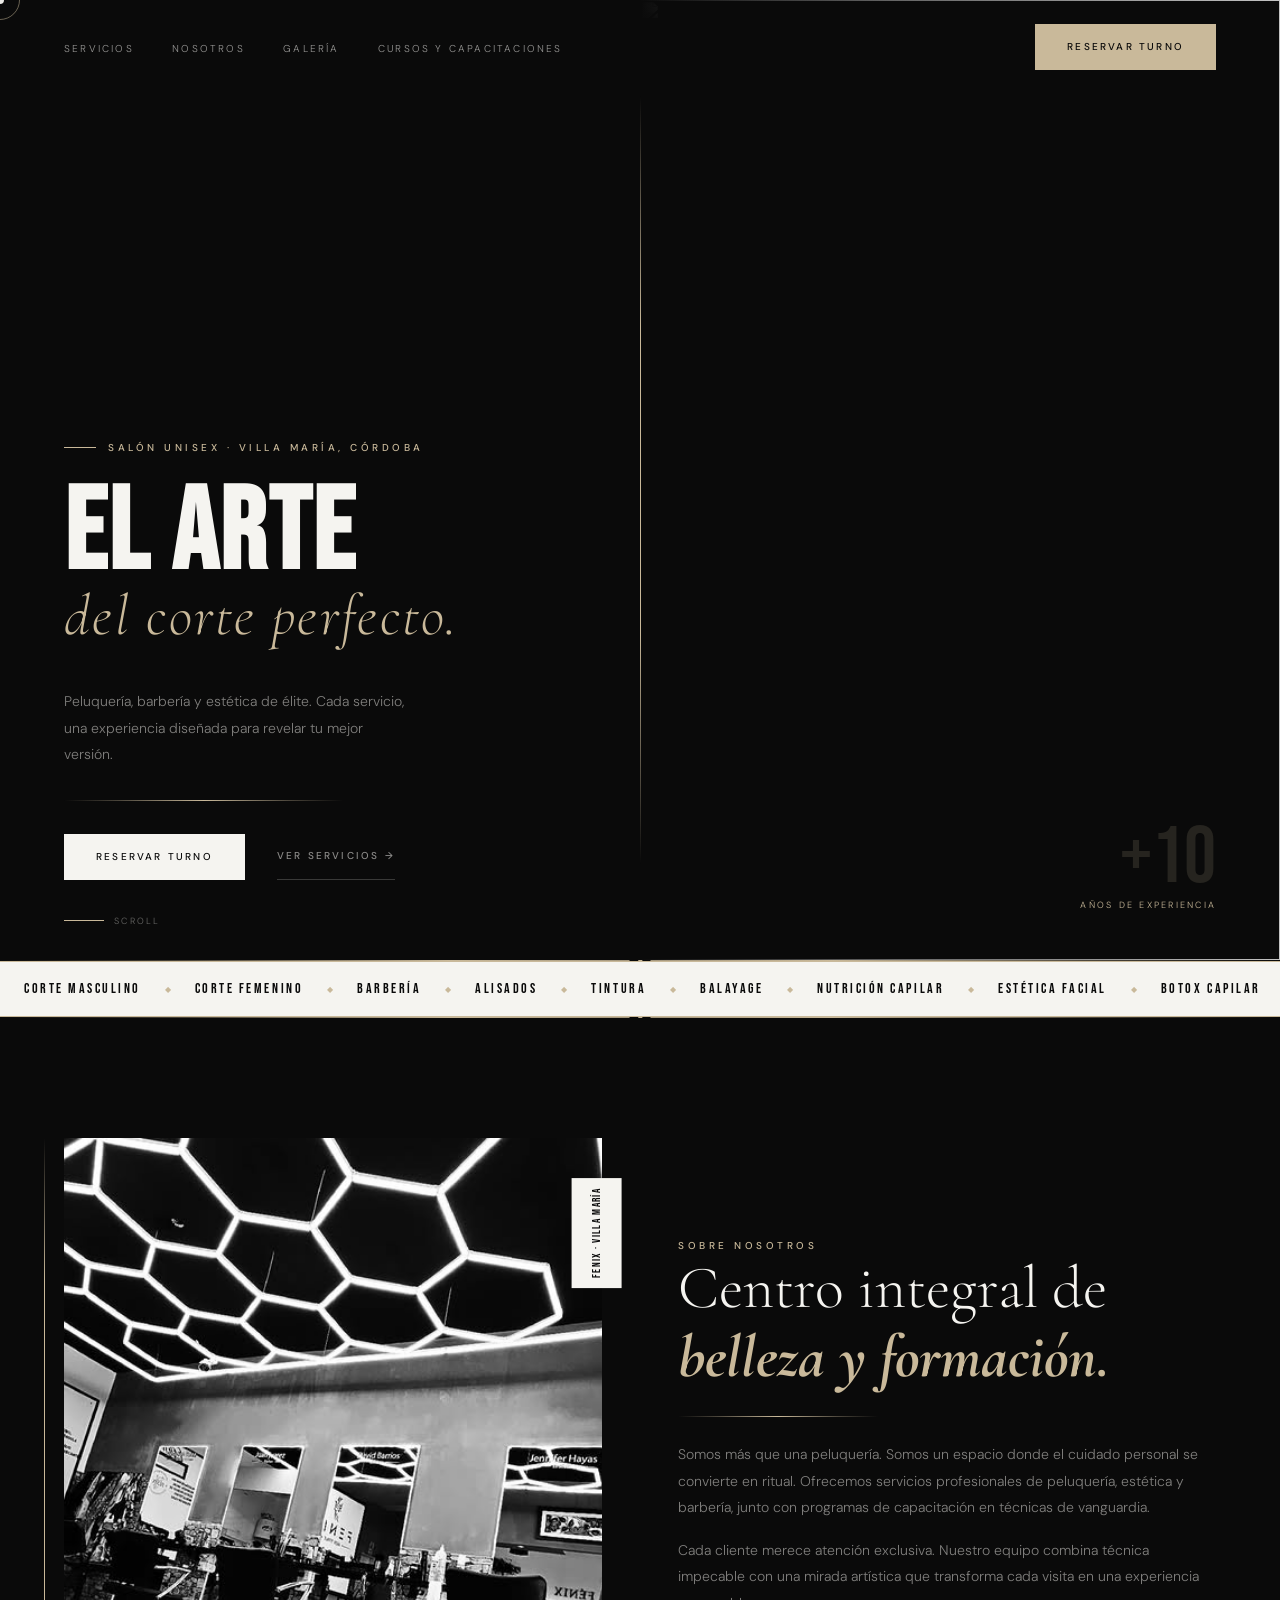
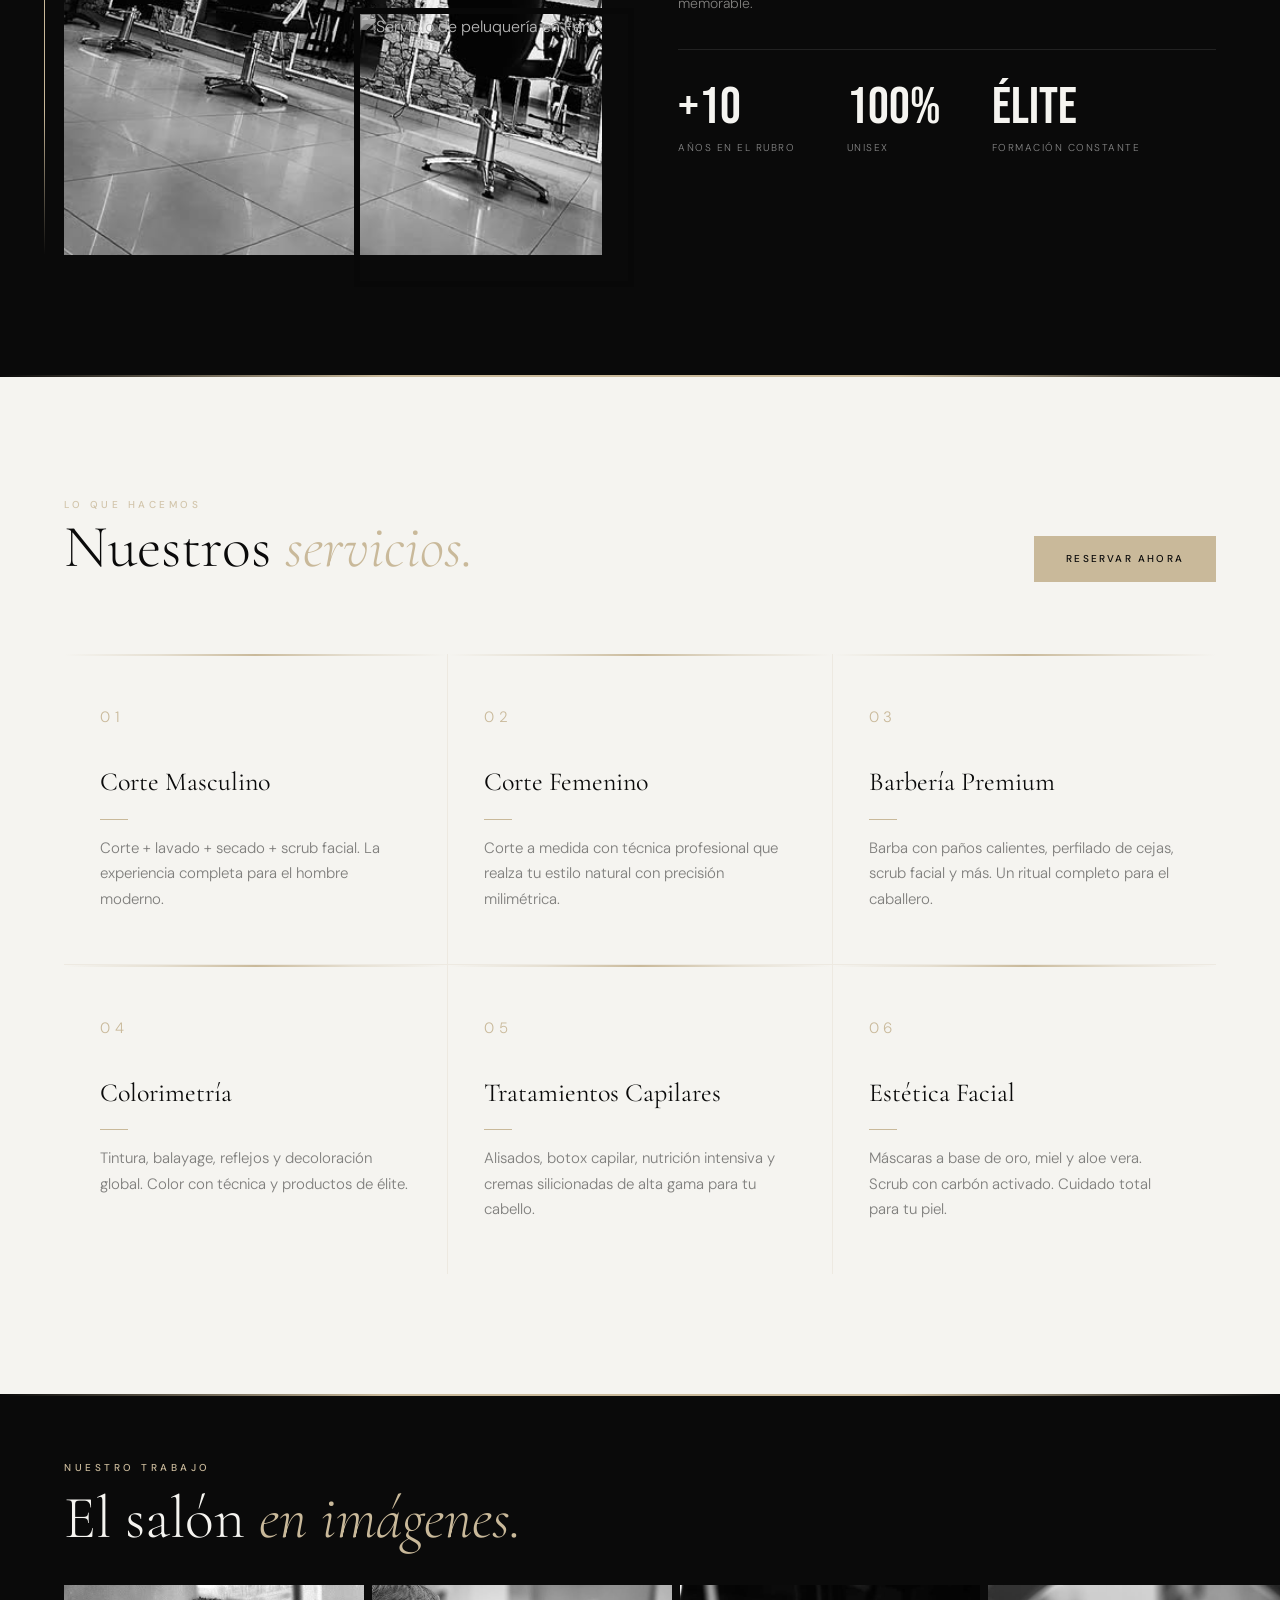
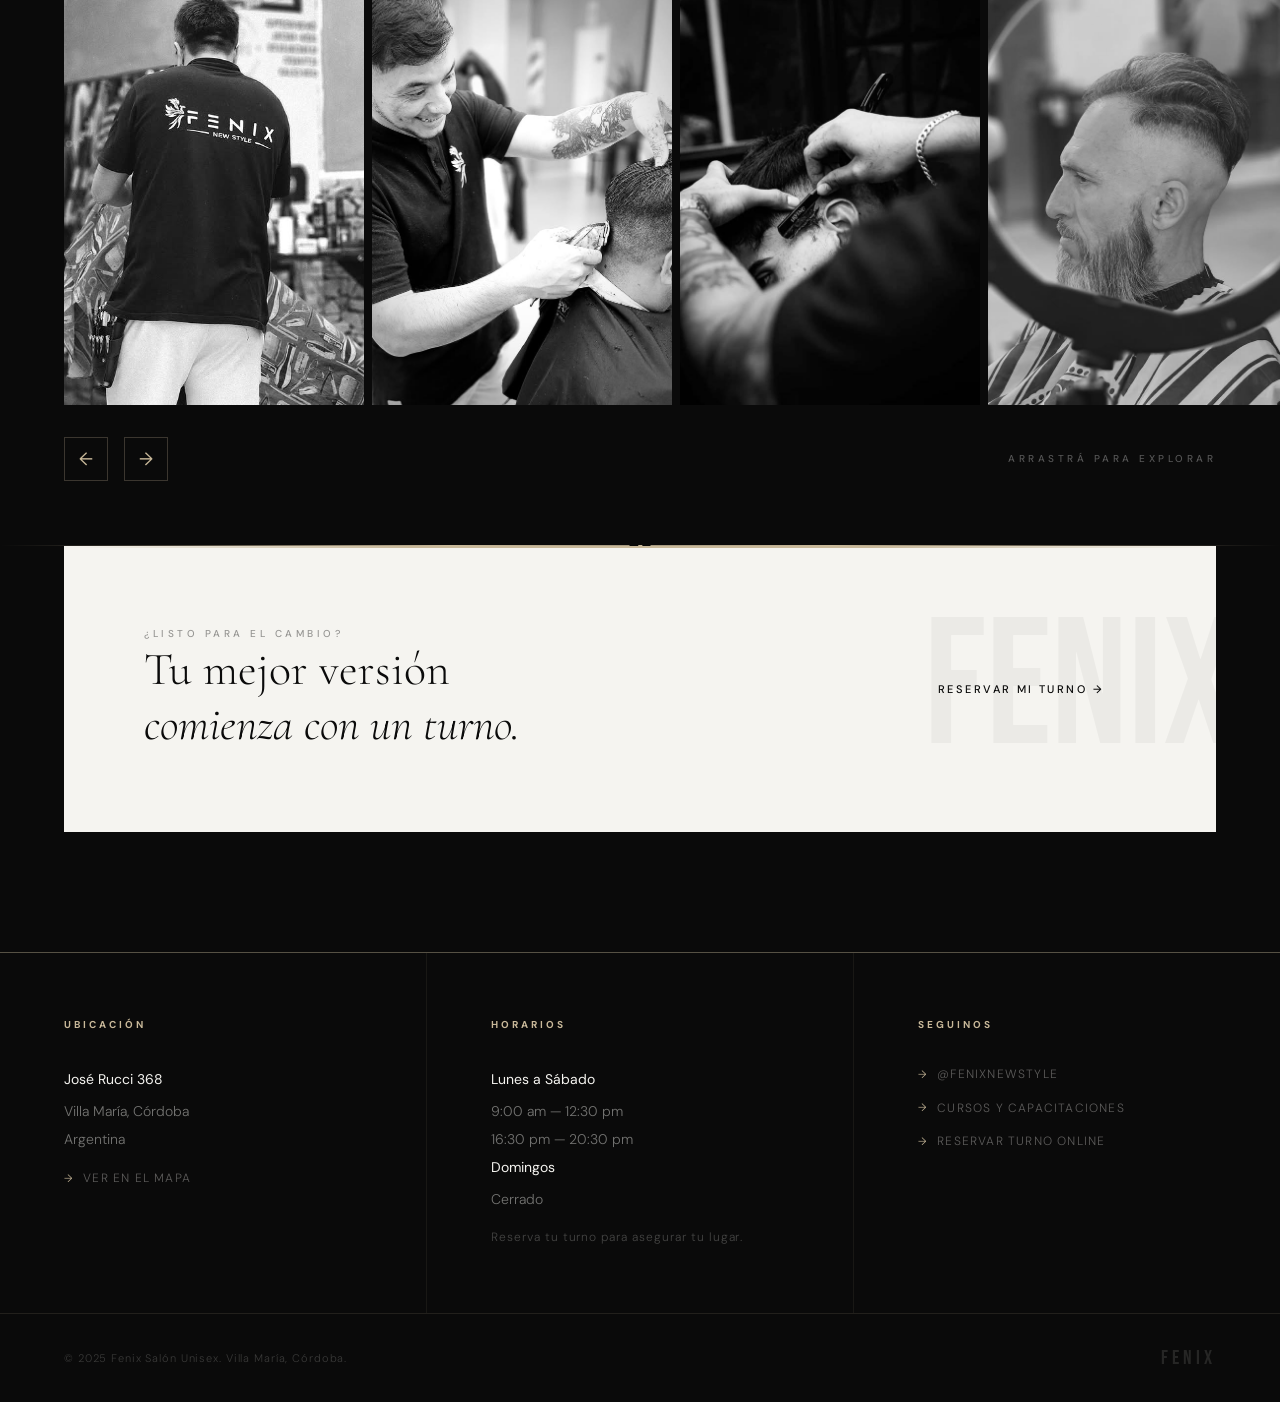
==== commit 0b1eeb0f: "Ocultando ando" ====
--- a/index.html
+++ b/index.html
@@ -130,7 +130,7 @@
     <nav class="nav" aria-label="Navegación principal">
 
       <!-- Logo -->
-      <a class="nav__logo" href="/" aria-label="Fenix Salón Unisex — Inicio">FENIX</a>
+      <!-- <a class="nav__logo" href="/" aria-label="Fenix Salón Unisex — Inicio">FENIX</a> -->
 
       <!-- Links desktop -->
       <ul class="nav__links" role="list">
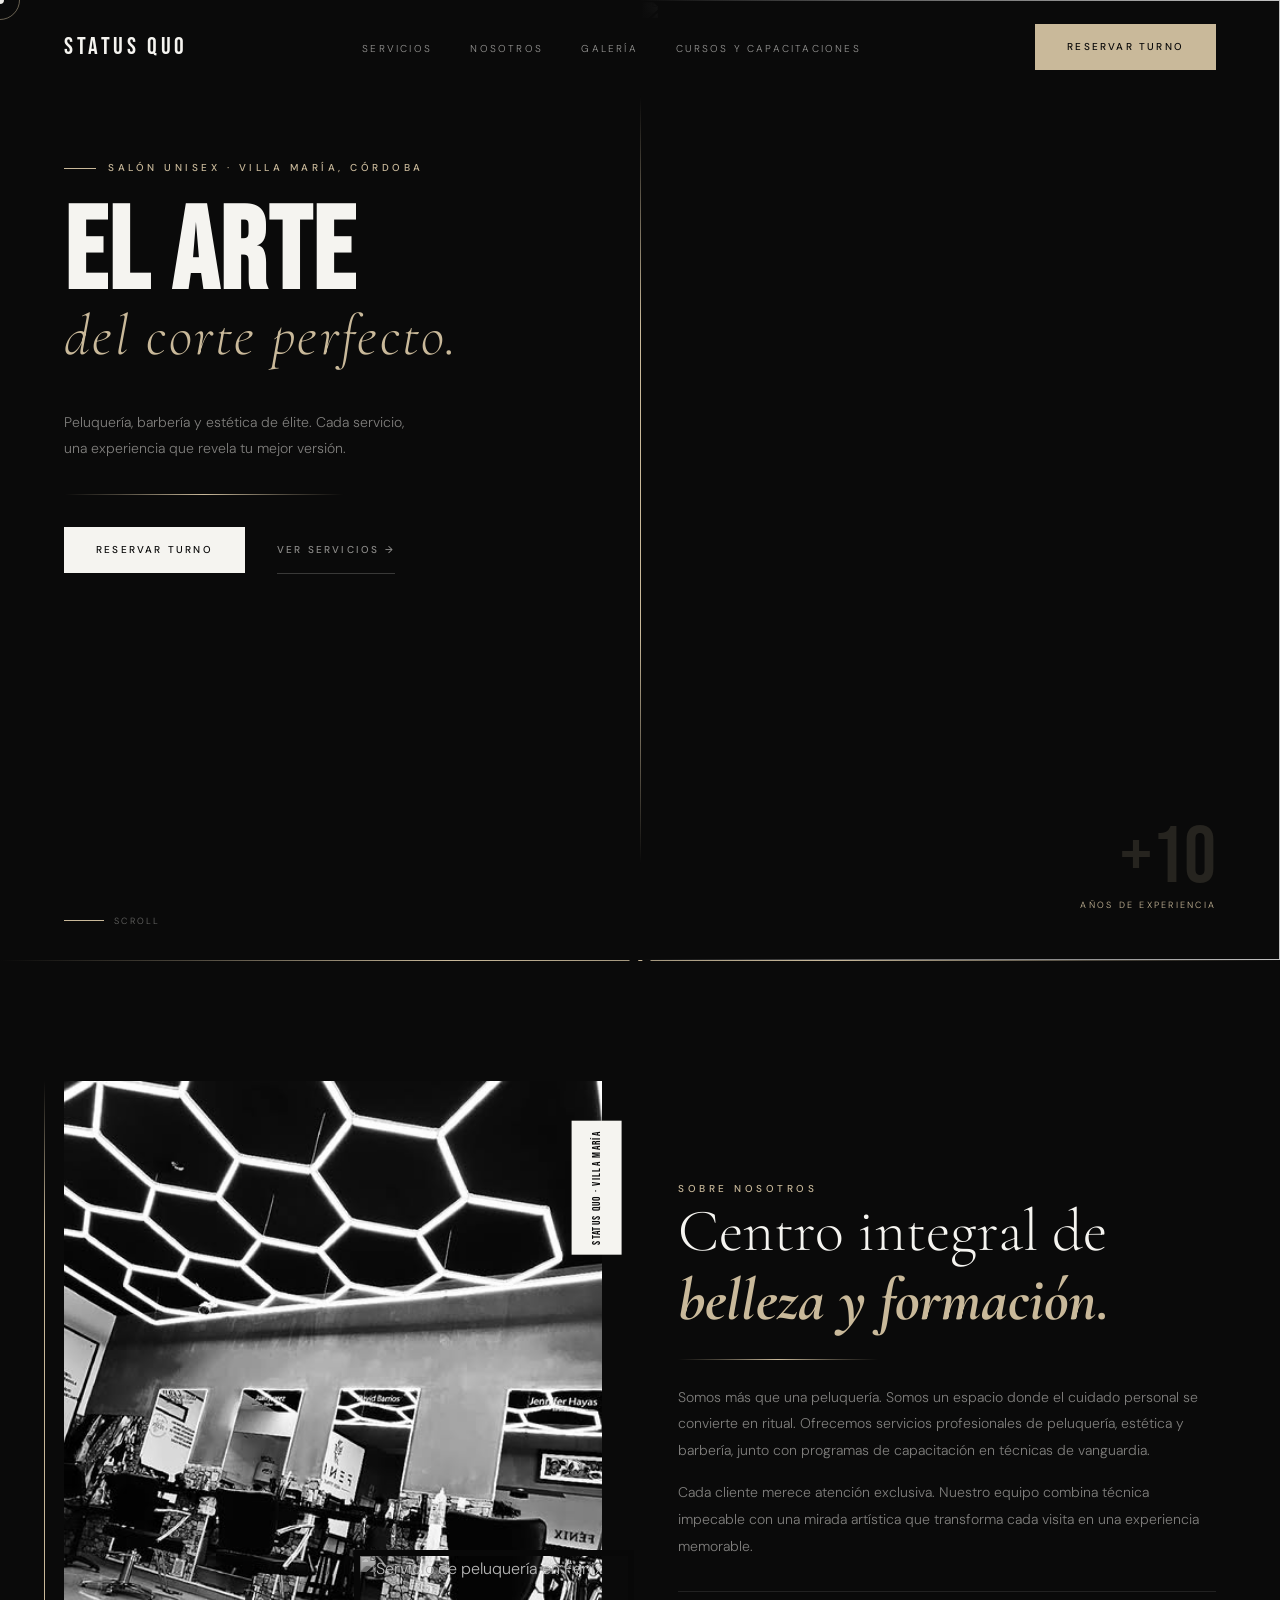
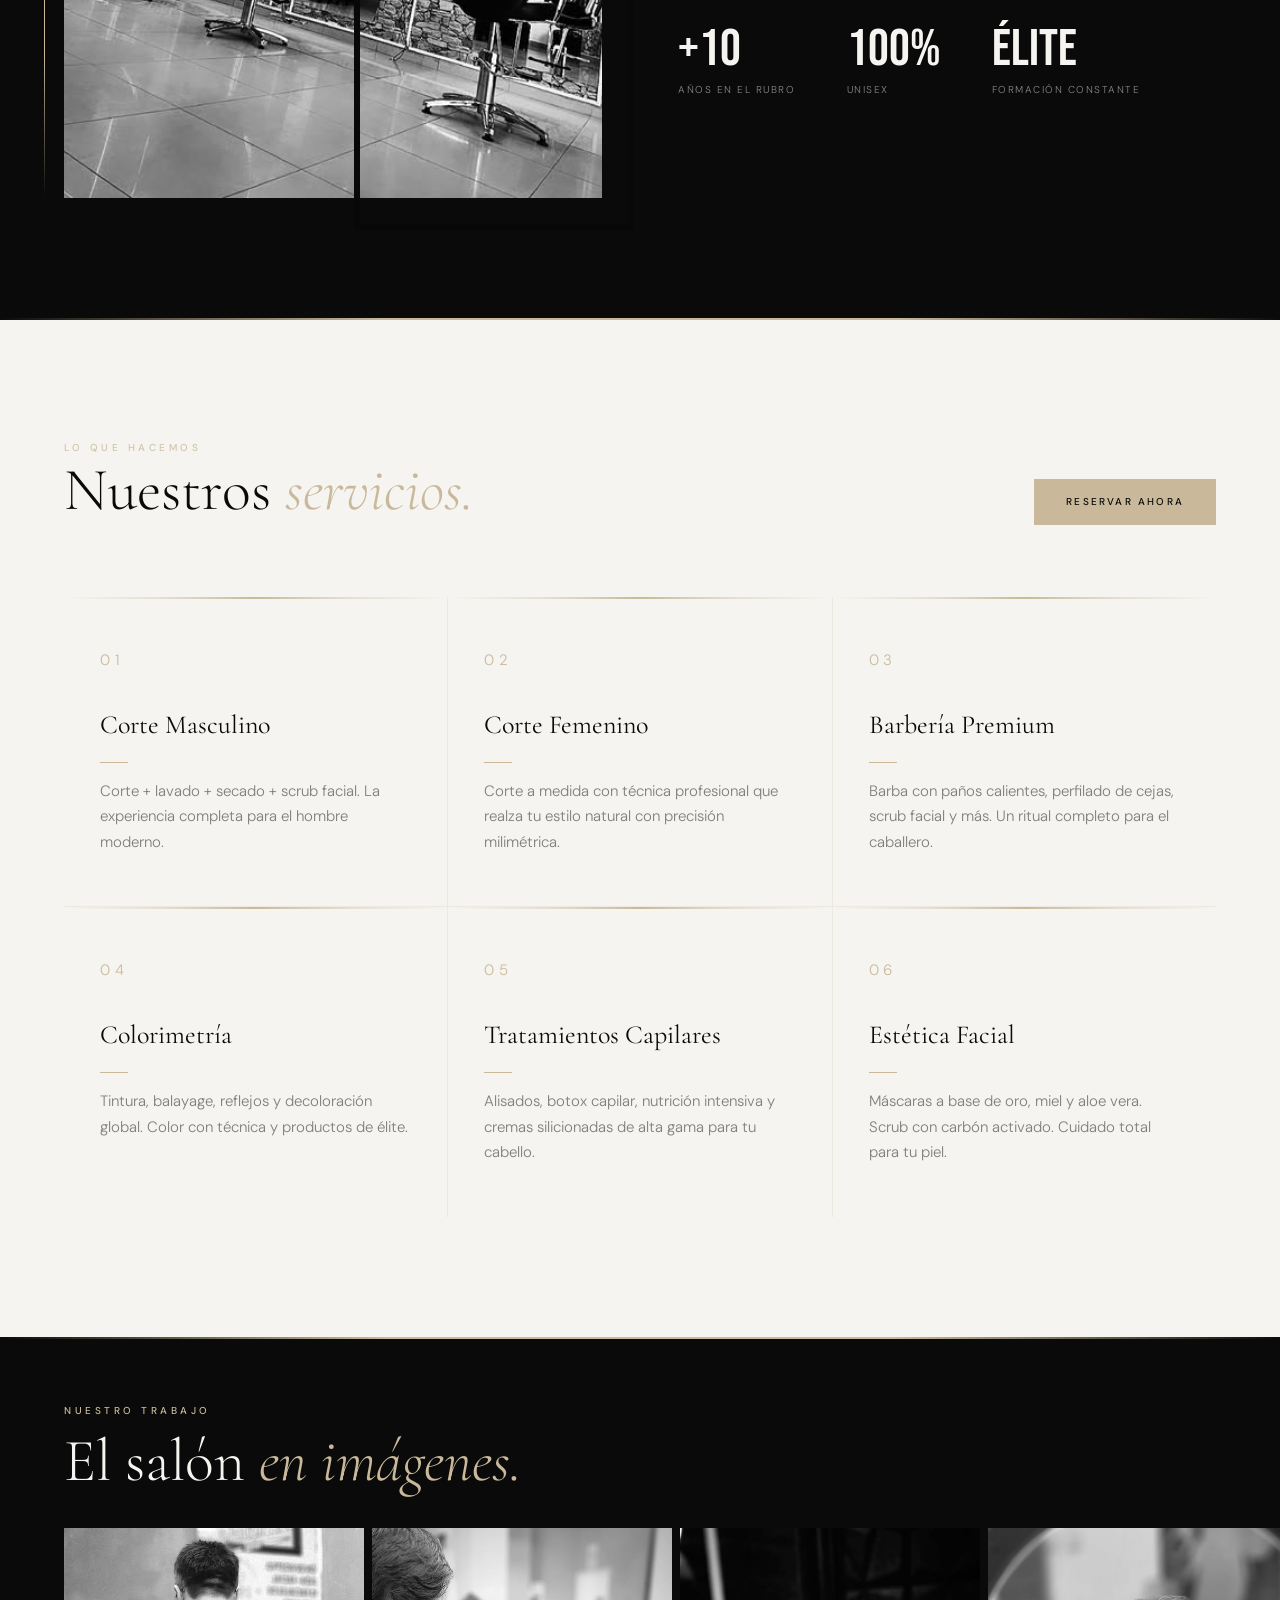
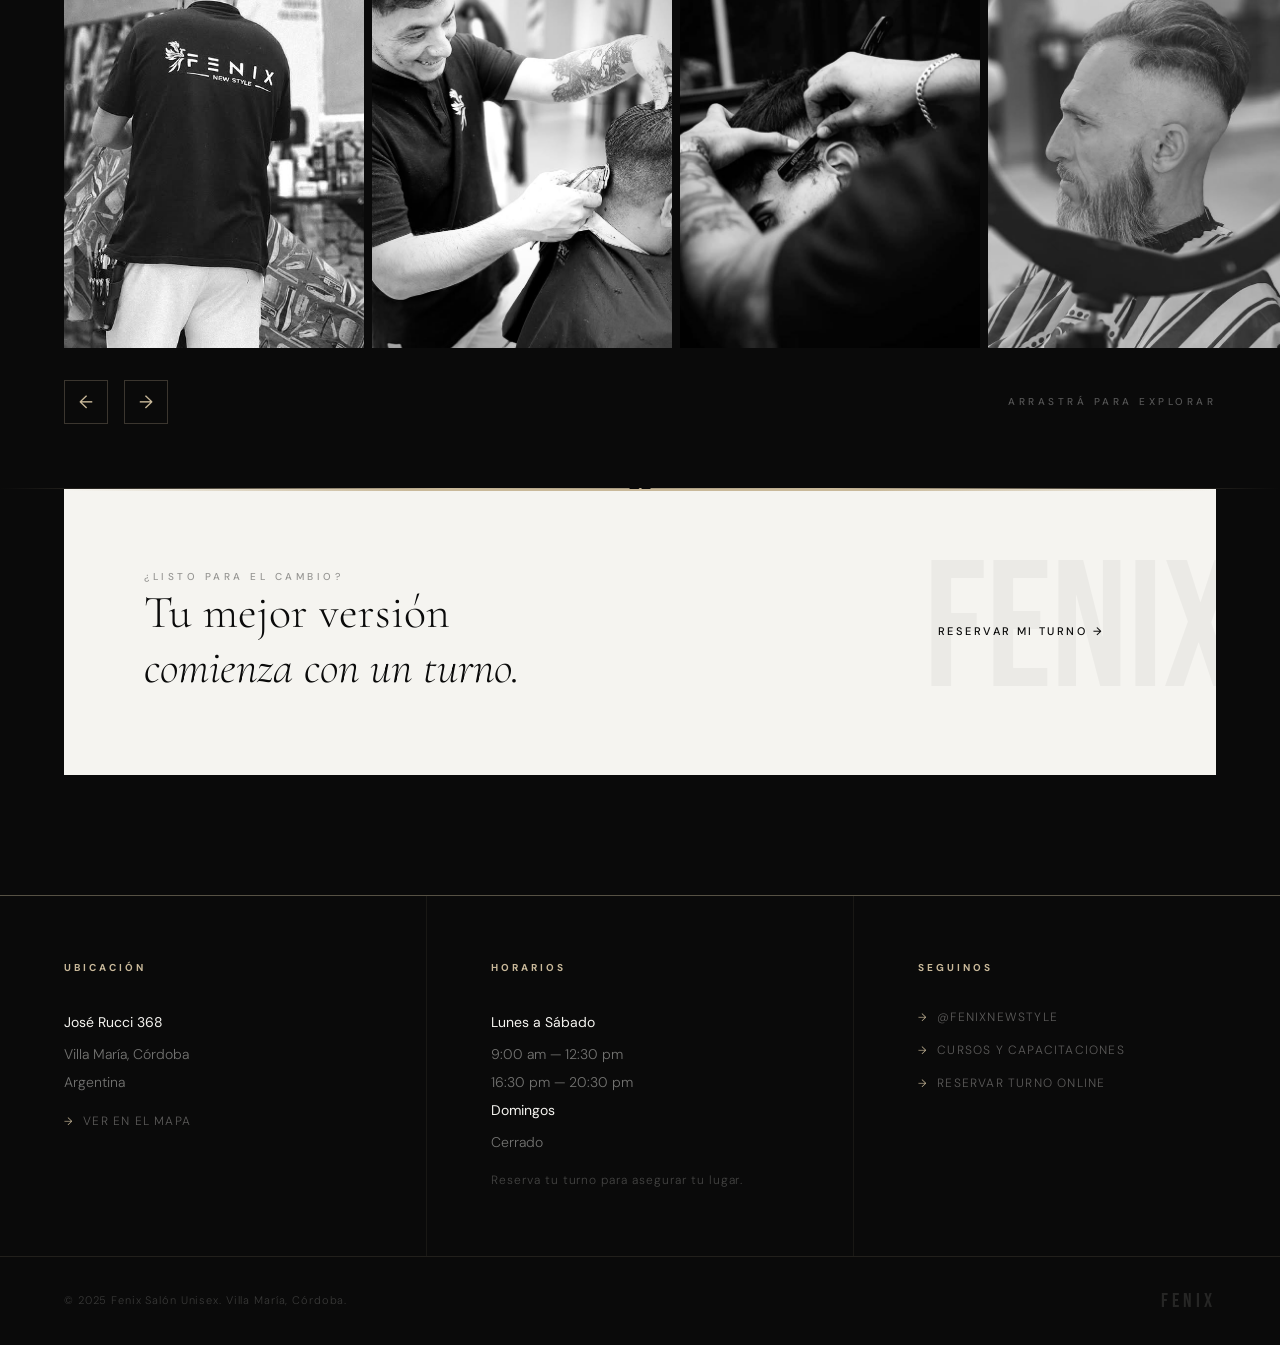
==== commit 1022ef19: "Cambios" ====
--- a/index.html
+++ b/index.html
@@ -1,12 +1,7 @@
 <!DOCTYPE html>
 <html lang="es" dir="ltr">
 <head>
-  <!-- ============================================================
-       FENIX SALÓN UNISEX — index.html
-       Landing page principal
-       ============================================================ -->
-
-  <!-- Codificación y viewport responsivo -->
+  
   <meta charset="UTF-8" />
   <meta name="viewport" content="width=device-width, initial-scale=1.0" />
 
@@ -130,7 +125,7 @@
     <nav class="nav" aria-label="Navegación principal">
 
       <!-- Logo -->
-      <!-- <a class="nav__logo" href="/" aria-label="Fenix Salón Unisex — Inicio">FENIX</a> -->
+       <a class="nav__logo" href="/" aria-label="Fenix Salón Unisex — Inicio">Status Quo</a> 
 
       <!-- Links desktop -->
       <ul class="nav__links" role="list">
@@ -211,7 +206,7 @@
         <!-- Descripción breve -->
         <p class="hero__desc t-body">
           Peluquería, barbería y estética de élite. Cada servicio,
-          una experiencia diseñada para revelar tu mejor versión.
+          una experiencia que revela tu mejor versión.
         </p>
 
         <!-- Línea dorada divisoria -->
@@ -264,125 +259,7 @@
 
     <!-- ══ MARQUEE — ticker de servicios, animado en cualquier pantalla ══ -->
     <!-- Todo el CSS está inline para que no dependa de style.css ni de clases externas -->
-    <section aria-label="Nuestros servicios" style="
-      background: #f5f4f0;
-      border-top: 1px solid #c9b99a;
-      border-bottom: 1px solid #c9b99a;
-      overflow: hidden;               /* corta el texto que sale por los bordes */
-      padding: 16px 0;
-      width: 100%;
-      box-sizing: border-box;
-    ">
-      <!-- Estilos de la animación: definidos aquí para garantizar que se carguen
-           antes del elemento, sin depender de ningún archivo externo -->
-      <style>
-        /* Keyframe: mueve el track exactamente su propio ancho hacia la izquierda.
-           Como el contenido está duplicado, cuando llega al 50% del recorrido
-           el loop es invisible — parece infinito. */
-        @keyframes fenix-ticker {
-          0%   { transform: translateX(0); }
-          100% { transform: translateX(-50%); }
-        }
-
-        .fenix-ticker-track {
-          /* Fila horizontal que NO hace wrap */
-          display: flex;
-          flex-direction: row;
-          flex-wrap: nowrap;
-          align-items: center;
-
-          /* El ancho lo determina el contenido, no el contenedor */
-          width: max-content;
-
-          /* Animación: 20s, lineal, infinita */
-          animation: fenix-ticker 20s linear infinite;
-
-          /* Aceleración por GPU — clave para mobile */
-          will-change: transform;
-          -webkit-transform: translateZ(0);
-          transform: translateZ(0);
-        }
-
-        /* Pausa al pasar el mouse (solo desktop) */
-        .fenix-ticker-track:hover {
-          animation-play-state: paused;
-        }
-
-        .fenix-ticker-item {
-          font-family: 'Bebas Neue', 'Impact', sans-serif;
-          font-size: 14px;
-          letter-spacing: 0.18em;
-          color: #0a0a0a;
-          white-space: nowrap;
-          padding: 0 24px;
-          flex-shrink: 0;
-        }
-
-        .fenix-ticker-dot {
-          color: #c9b99a;
-          font-size: 8px;
-          flex-shrink: 0;
-          line-height: 1;
-        }
-      </style>
-
-      <!-- aria-hidden: el contenido es decorativo/redundante para lectores de pantalla -->
-      <div class="fenix-ticker-track" aria-hidden="true">
-        <!-- Primera copia del contenido -->
-        <span class="fenix-ticker-item">CORTE MASCULINO</span>
-        <span class="fenix-ticker-dot">◆</span>
-        <span class="fenix-ticker-item">CORTE FEMENINO</span>
-        <span class="fenix-ticker-dot">◆</span>
-        <span class="fenix-ticker-item">BARBERÍA</span>
-        <span class="fenix-ticker-dot">◆</span>
-        <span class="fenix-ticker-item">ALISADOS</span>
-        <span class="fenix-ticker-dot">◆</span>
-        <span class="fenix-ticker-item">TINTURA</span>
-        <span class="fenix-ticker-dot">◆</span>
-        <span class="fenix-ticker-item">BALAYAGE</span>
-        <span class="fenix-ticker-dot">◆</span>
-        <span class="fenix-ticker-item">NUTRICIÓN CAPILAR</span>
-        <span class="fenix-ticker-dot">◆</span>
-        <span class="fenix-ticker-item">ESTÉTICA FACIAL</span>
-        <span class="fenix-ticker-dot">◆</span>
-        <span class="fenix-ticker-item">BOTOX CAPILAR</span>
-        <span class="fenix-ticker-dot">◆</span>
-        <span class="fenix-ticker-item">CURSOS</span>
-        <span class="fenix-ticker-dot">◆</span>
-        <span class="fenix-ticker-item">LAVADO & BRUSHING</span>
-        <span class="fenix-ticker-dot">◆</span>
-        <span class="fenix-ticker-item">DEPILACIÓN</span>
-        <span class="fenix-ticker-dot">◆</span>
-        <!-- Segunda copia EXACTA — necesaria para que el loop sea invisible -->
-        <span class="fenix-ticker-item">CORTE MASCULINO</span>
-        <span class="fenix-ticker-dot">◆</span>
-        <span class="fenix-ticker-item">CORTE FEMENINO</span>
-        <span class="fenix-ticker-dot">◆</span>
-        <span class="fenix-ticker-item">BARBERÍA</span>
-        <span class="fenix-ticker-dot">◆</span>
-        <span class="fenix-ticker-item">ALISADOS</span>
-        <span class="fenix-ticker-dot">◆</span>
-        <span class="fenix-ticker-item">TINTURA</span>
-        <span class="fenix-ticker-dot">◆</span>
-        <span class="fenix-ticker-item">BALAYAGE</span>
-        <span class="fenix-ticker-dot">◆</span>
-        <span class="fenix-ticker-item">NUTRICIÓN CAPILAR</span>
-        <span class="fenix-ticker-dot">◆</span>
-        <span class="fenix-ticker-item">ESTÉTICA FACIAL</span>
-        <span class="fenix-ticker-dot">◆</span>
-        <span class="fenix-ticker-item">BOTOX CAPILAR</span>
-        <span class="fenix-ticker-dot">◆</span>
-        <span class="fenix-ticker-item">CURSOS</span>
-        <span class="fenix-ticker-dot">◆</span>
-        <span class="fenix-ticker-item">LAVADO & BRUSHING</span>
-        <span class="fenix-ticker-dot">◆</span>
-        <span class="fenix-ticker-item">DEPILACIÓN</span>
-        <span class="fenix-ticker-dot">◆</span>
-      </div>
-    </section>
-
-    <div class="gold-divider" role="separator" aria-hidden="true"></div>
-
+    
     <!-- ══════════════════════════════════════════
          NOSOTROS
     ══════════════════════════════════════════ -->
@@ -401,7 +278,7 @@
                alt="Servicio de peluquería en Fenix"
                width="400" height="400"
                loading="lazy" />
-          <div class="about__tag" aria-hidden="true">FENIX · VILLA MARÍA</div>
+          <div class="about__tag" aria-hidden="true">Status Quo · VILLA MARÍA</div>
         </div>
 
         <!-- Contenido textual -->
--- a/style.css
+++ b/style.css
@@ -568,8 +568,8 @@
 .hero__left {
   display: flex;
   flex-direction: column;
-  justify-content: flex-end;
-  padding: 120px var(--section-pad) 80px;
+  justify-content: start; /* 👈 Cambiado de flex-end a center para subir el bloque */
+  padding: 160px var(--section-pad) 80px; /* 👈 Aumentamos un poco el padding superior para cuidar la distancia con el menú de navegación */
   position: relative;
   z-index: 2;
 }
@@ -648,6 +648,7 @@
   height: 100%;
   object-fit: cover;
   object-position: center top;
+  transform-origin: center top;
   filter: grayscale(100%) contrast(1.05);
   /* Ken Burns sutil: pequeño zoom continuo */
   animation: kenBurns 18s ease-in-out infinite alternate;
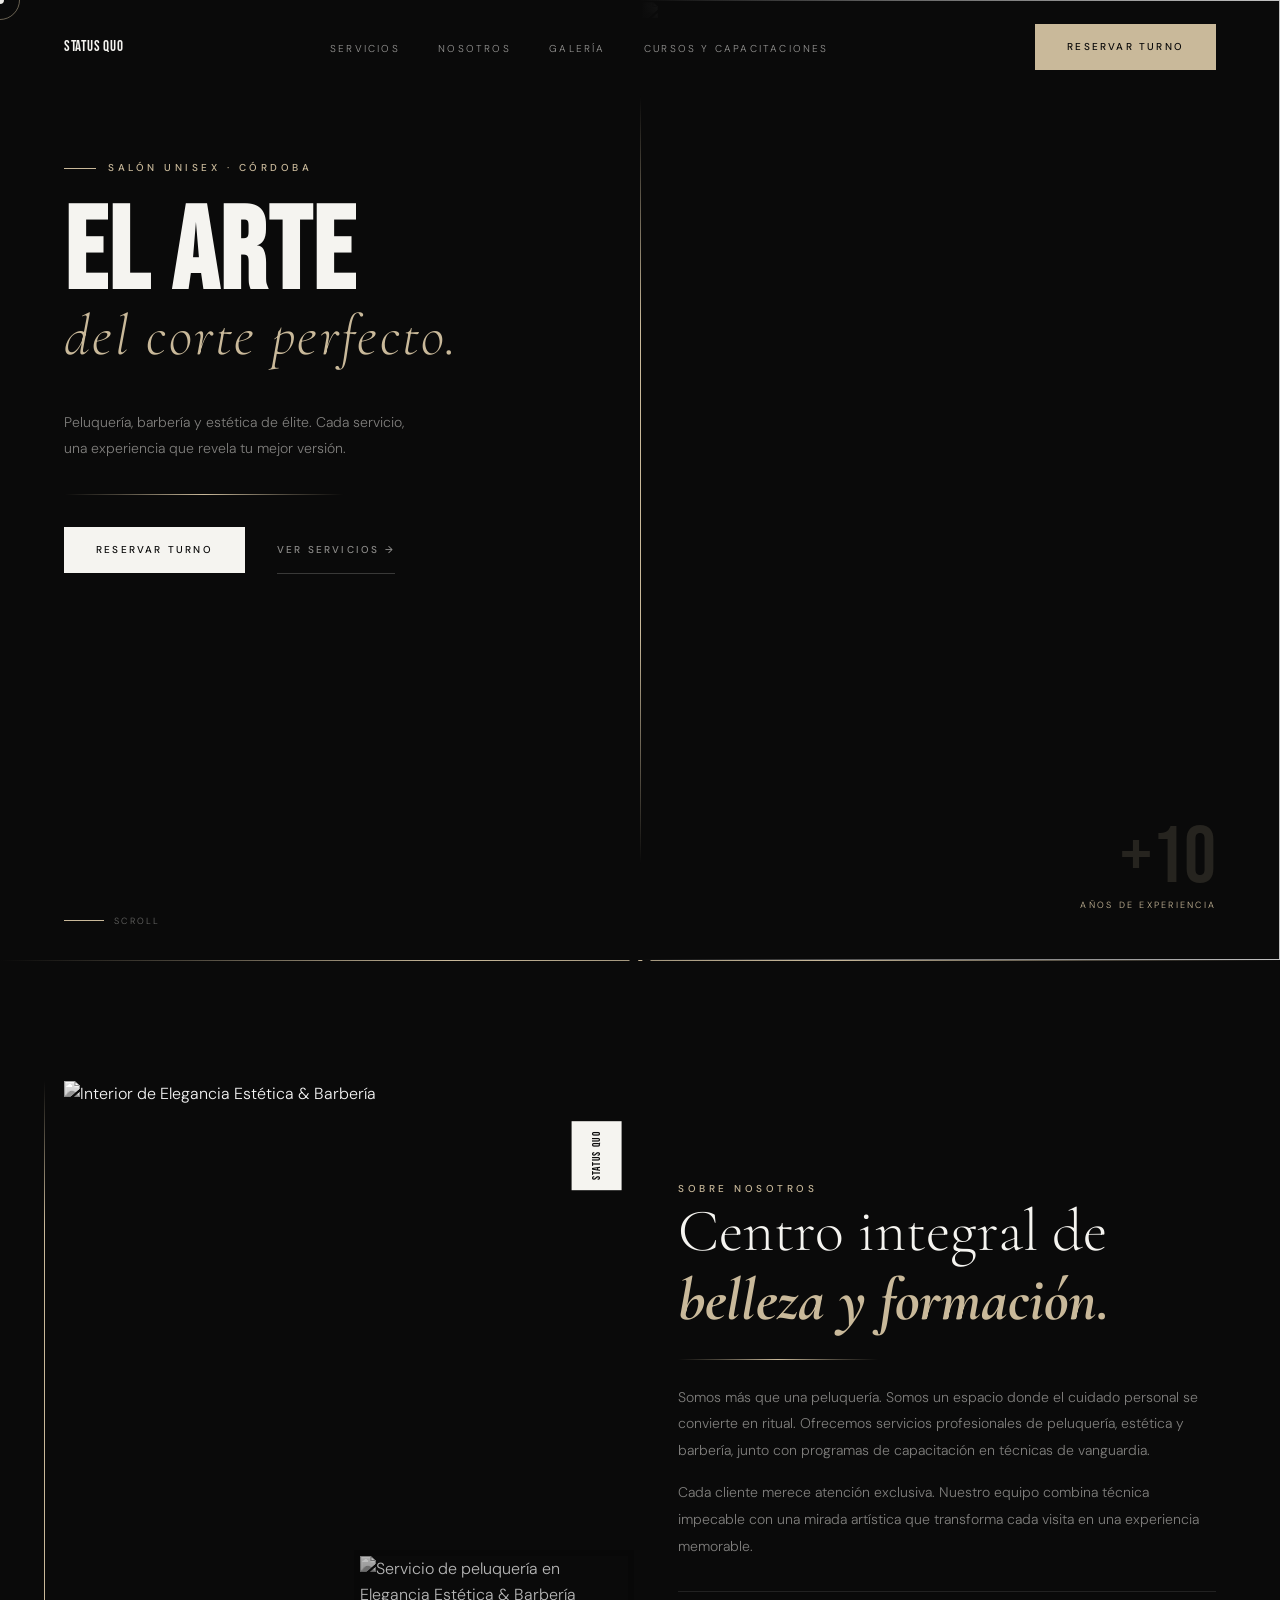
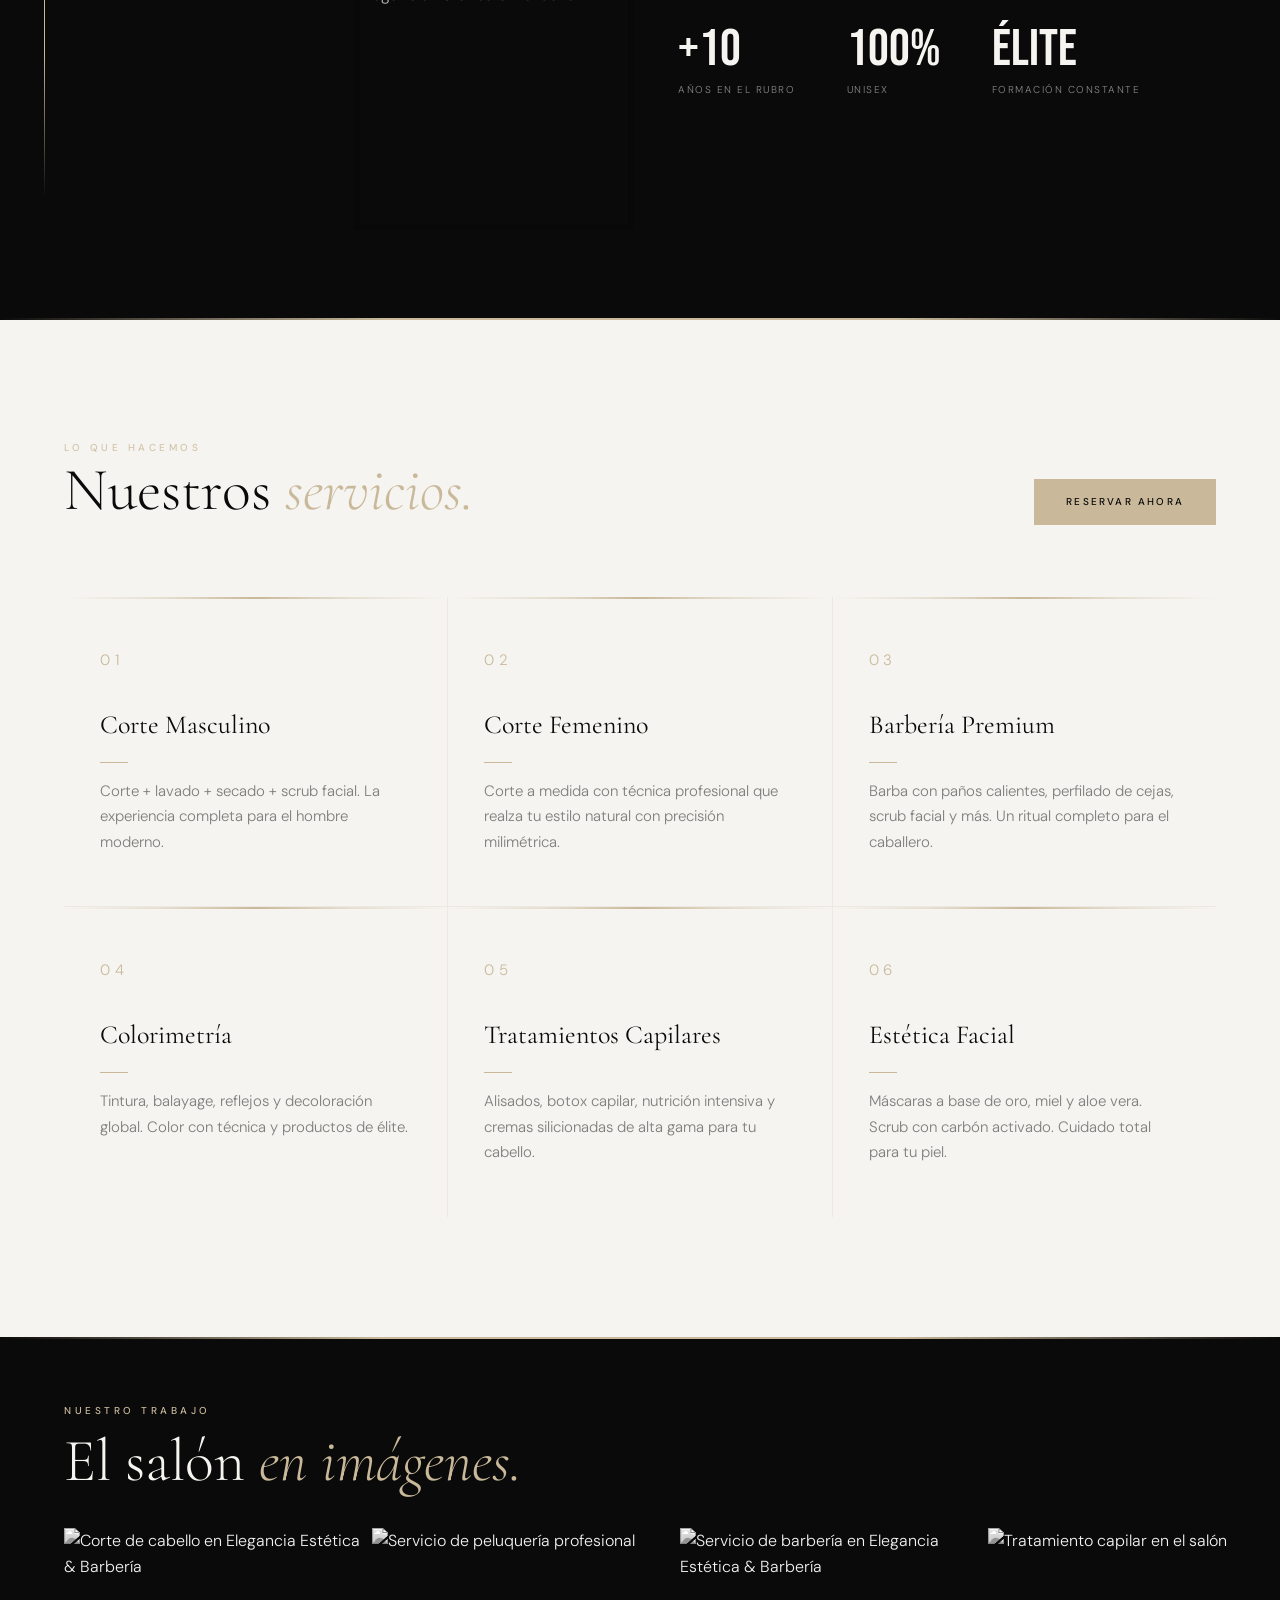
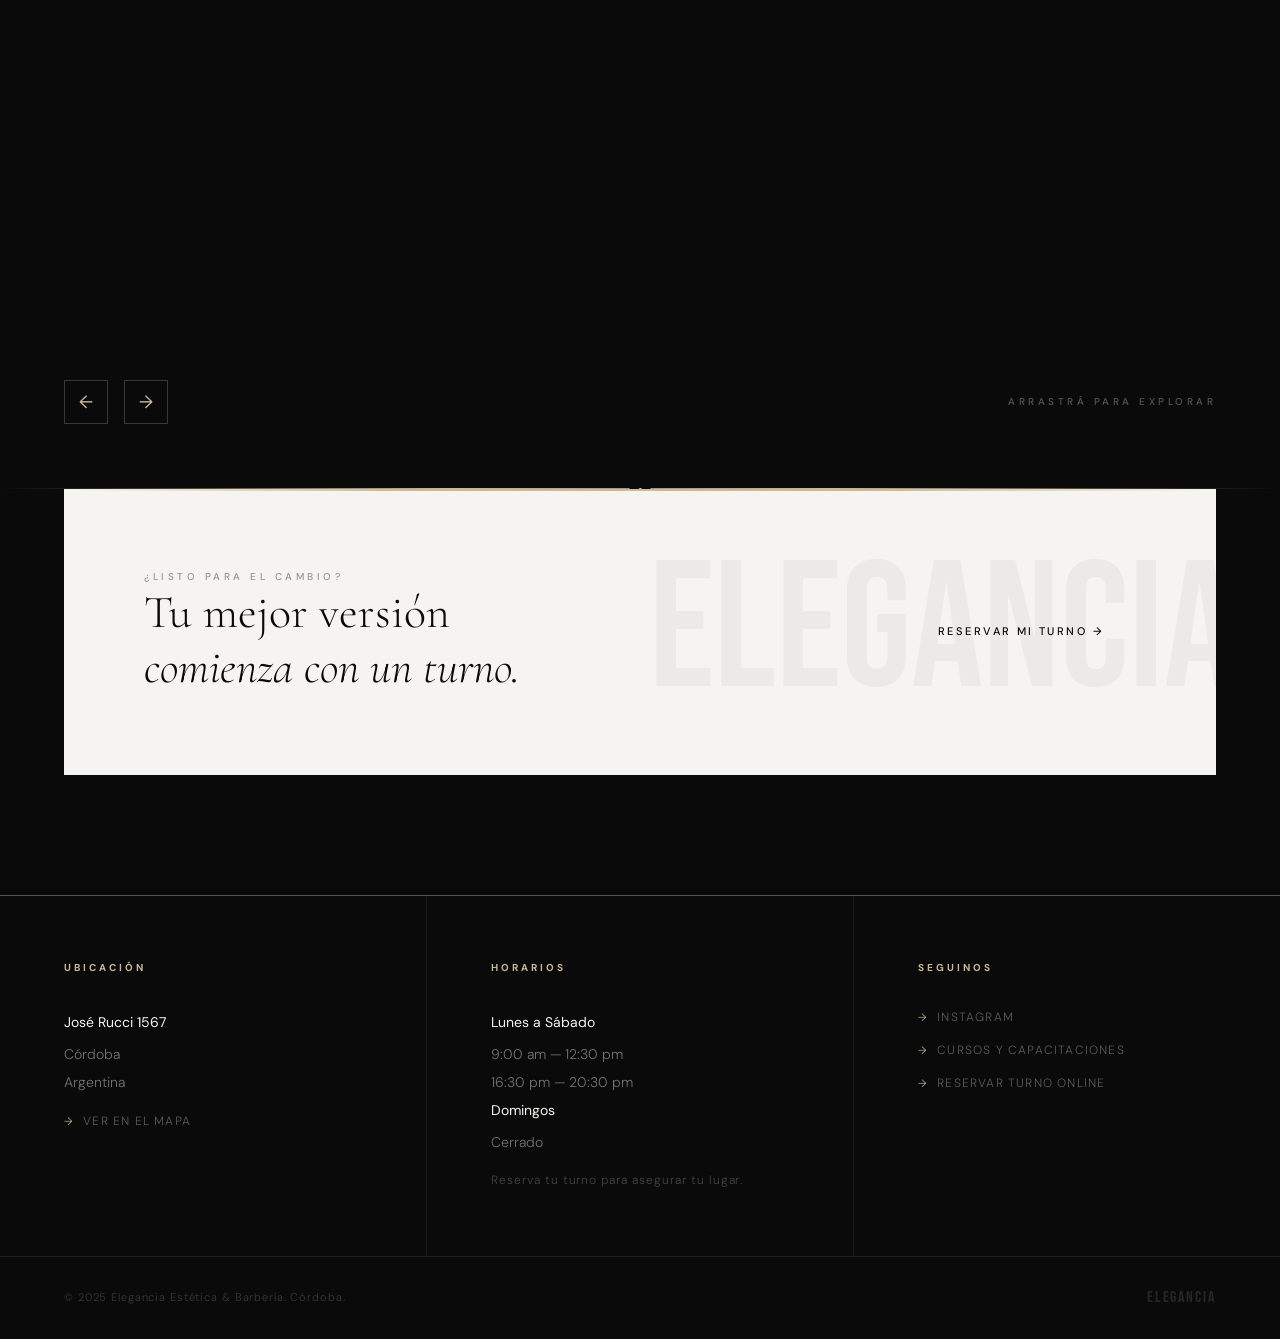
==== commit 26ac3cfb: "cambios" ====
--- a/index.html
+++ b/index.html
@@ -5,70 +5,65 @@
   <meta charset="UTF-8" />
   <meta name="viewport" content="width=device-width, initial-scale=1.0" />
 
-  <!-- ── SEO Principal ──────────────────────────────────────── -->
-  <title>Fenix Salón Unisex | Peluquería & Barbería de Élite — Villa María, Córdoba</title>
+  
+  <title>Elegancia Estética &amp; Barbería | Peluquería — Córdoba</title>
   <meta name="description"
-        content="Fenix Salón Unisex: peluquería, barbería y estética de élite en Villa María, Córdoba. Cortes, colorimetría, alisados, tratamientos capilares y más. Reservá tu turno online." />
+        content="Elegancia Estética &amp; Barbería: peluquería, barbería y estética de élite en Córdoba. Cortes, colorimetría, alisados, tratamientos capilares y más. Reservá tu turno online." />
   <meta name="keywords"
-        content="peluquería Villa María, barbería Villa María, salón unisex Córdoba, corte de pelo, colorimetría, alisado, botox capilar, estética facial, Fenix salón" />
-  <meta name="author" content="Fenix Salón Unisex" />
+        content="peluquería Córdoba, barbería Córdoba, salón unisex Córdoba, corte de pelo, colorimetría, alisado, botox capilar, estética facial, Elegancia Estética &amp; Barbería" />
+  <meta name="author" content="Elegancia Estética &amp; Barbería" />
   <meta name="robots" content="index, follow, max-image-preview:large" />
   <meta name="theme-color" content="#0a0a0a" />
 
-  <!-- URL canónica: evita contenido duplicado -->
+  
   <link rel="canonical" href="https://fenixsalonunisex.com.ar/" />
 
-  <!-- Idioma alternativo (por si se añade versión en otro idioma) -->
+  
   <link rel="alternate" hreflang="es-ar" href="https://fenixsalonunisex.com.ar/" />
 
-  <!-- ── Open Graph (Facebook, WhatsApp, redes sociales) ──── -->
+  
   <meta property="og:type"        content="website" />
   <meta property="og:url"         content="https://fenixsalonunisex.com.ar/" />
-  <meta property="og:title"       content="Fenix Salón Unisex | Peluquería & Barbería de Élite" />
-  <meta property="og:description" content="Peluquería, barbería y estética de élite en Villa María, Córdoba. Tu mejor versión comienza con un turno en Fenix." />
+  <meta property="og:title"       content="Elegancia Estética &amp; Barbería | Peluquería de Élite" />
+  <meta property="og:description" content="Peluquería, barbería y estética de élite en Córdoba. Tu mejor versión comienza con un turno en Elegancia Estética &amp; Barbería." />
   <meta property="og:image"       content="https://fenixsalonunisex.com.ar/og-image.jpg" />
-  <meta property="og:image:alt"   content="Fenix Salón Unisex — Peluquería y Barbería en Villa María" />
+  <meta property="og:image:alt"   content="Elegancia Estética &amp; Barbería — Peluquería en Córdoba" />
   <meta property="og:image:width" content="1200" />
   <meta property="og:image:height"content="630" />
-  <meta property="og:site_name"   content="Fenix Salón Unisex" />
+  <meta property="og:site_name"   content="Elegancia Estética &amp; Barbería" />
   <meta property="og:locale"      content="es_AR" />
 
-  <!-- ── Twitter / X Card ────────────────────────────────────── -->
+  
   <meta name="twitter:card"        content="summary_large_image" />
-  <meta name="twitter:title"       content="Fenix Salón Unisex | Peluquería & Barbería" />
-  <meta name="twitter:description" content="Tu mejor versión comienza con un turno en Fenix. Peluquería y barbería de élite en Villa María." />
+  <meta name="twitter:title"       content="Elegancia Estética &amp; Barbería | Peluquería" />
+  <meta name="twitter:description" content="Tu mejor versión comienza con un turno en Elegancia Estética &amp; Barbería. Peluquería y barbería de élite en Córdoba." />
   <meta name="twitter:image"       content="https://fenixsalonunisex.com.ar/og-image.jpg" />
-  <meta name="twitter:image:alt"   content="Fenix Salón Unisex — Villa María, Córdoba" />
-
-  <!-- ── Accesibilidad adicional ──────────────────────────── -->
-  <!-- Color del sistema para alto contraste -->
+  <meta name="twitter:image:alt"   content="Elegancia Estética &amp; Barbería — Córdoba" />
+
+  
+  
   <meta name="color-scheme" content="dark" />
-  <!-- Viewport accesible: no bloquea el zoom del usuario -->
-  <!-- Nota: no usamos user-scalable=no porque bloquea accesibilidad -->
-
-  <!-- ── Datos estructurados (Schema.org JSON-LD) ─────────── -->
-  <!-- Ayuda a Google a mostrar información rica en los resultados -->
+  
+  
+
+  
+  
   <script type="application/ld+json">
   {
     "@context": "https://schema.org",
     "@type": "HairSalon",
-    "name": "Fenix Salón Unisex",
-    "alternateName": "Fenix Estética y Barbershop",
+    "name": "Elegancia Estética & Barbería",
+    "alternateName": "Elegancia Estética & Barbería",
     "url": "https://fenixsalonunisex.com.ar",
     "logo": "https://fenixsalonunisex.com.ar/logo.png",
     "image": "https://fenixsalonunisex.com.ar/og-image.jpg",
-    "description": "Salón de peluquería, barbería y estética unisex de élite en Villa María, Córdoba. Ofrecemos cortes, colorimetría, alisados, tratamientos capilares y cursos de formación.",
+    "description": "Salón de peluquería, barbería y estética unisex de élite en Córdoba. Ofrecemos cortes, colorimetría, alisados, tratamientos capilares y cursos de formación.",
     "address": {
       "@type": "PostalAddress",
-      "streetAddress": "Colombia 413",
-      "addressLocality": "Villa María",
+      "streetAddress": "José Rucci 1567",
+      "addressLocality": "Córdoba",
       "addressRegion": "Córdoba",
       "addressCountry": "AR"
-    },
-    "geo": {
-      "@type": "GeoCoordinates",
-      "latitude": -32.4167,
-      "longitude": -63.2333
     },
     "openingHoursSpecification": [
       {
@@ -82,7 +77,7 @@
     "sameAs": [
       "https://www.instagram.com/fenixesteticaybarbershop"
     ],
-    "hasMap": "https://maps.google.com/?q=Colombia+413,+Villa+Maria,+Cordoba",
+    "hasMap": "https://maps.google.com/?q=José+Rucci+1567,+Córdoba,+Argentina",
     "priceRange": "$$",
     "currenciesAccepted": "ARS",
     "paymentAccepted": "Cash, Credit Card",
@@ -94,40 +89,38 @@
   }
   </script>
 
-  <!-- Preconexión a servidores de fuentes (performance) -->
+  
   <link rel="preconnect" href="https://fonts.googleapis.com" />
   <link rel="preconnect" href="https://fonts.gstatic.com" crossorigin />
 
-  <!-- Tipografías: Bebas Neue (display) + Cormorant Garamond (serif) + DM Sans (body) -->
+  
   <link href="https://fonts.googleapis.com/css2?family=Bebas+Neue&family=Cormorant+Garamond:ital,wght@0,300;0,400;0,600;1,300;1,400&family=DM+Sans:wght@300;400;500&display=swap"
         rel="stylesheet" />
 
-  <!-- Hoja de estilos principal -->
+  
   <link rel="stylesheet" href="style.css" />
 
-  <!-- Favicon básico (SVG inline adaptable) -->
+  
   <link rel="icon" type="image/jpeg" href="img/fenix.jpg" />
 </head>
 
 <body>
 
-  <!-- ── Skip Link: accesibilidad para teclado/lector de pantalla ── -->
+  
   <a class="skip-link" href="#main-content">Saltar al contenido principal</a>
 
-  <!-- ── Cursor personalizado (desktop) ── -->
+  
   <div class="cursor"          aria-hidden="true"></div>
   <div class="cursor-follower" aria-hidden="true"></div>
 
-  <!-- ─────────────────────────────────────────────────────────
-       NAVEGACIÓN
-  ───────────────────────────────────────────────────────────── -->
+  
   <header role="banner">
     <nav class="nav" aria-label="Navegación principal">
 
-      <!-- Logo -->
-       <a class="nav__logo" href="/" aria-label="Fenix Salón Unisex — Inicio">Status Quo</a> 
-
-      <!-- Links desktop -->
+      
+       <a class="nav__logo" href="/" aria-label="Status Quo — Inicio">Status Quo</a>
+
+      
       <ul class="nav__links" role="list">
         <li><a class="nav__link" href="#servicios">Servicios</a></li>
         <li><a class="nav__link" href="#nosotros">Nosotros</a></li>
@@ -136,16 +129,16 @@
               Cursos y Capacitaciones</a></li>
       </ul>
 
-      <!-- CTA desktop -->
+      
       <a class="nav__cta btn btn--accent"
          href="turnos.html"
          target="_blank"
          rel="noopener noreferrer"
-         aria-label="Reservar turno en Fenix (se abre en nueva pestaña)">
+         aria-label="Reservar turno en Elegancia Estética & Barbería (se abre en nueva pestaña)">
         Reservar turno
       </a>
 
-      <!-- Hamburger mobile -->
+      
       <button class="nav__hamburger"
               aria-label="Abrir menú de navegación"
               aria-expanded="false"
@@ -156,7 +149,7 @@
       </button>
     </nav>
 
-    <!-- Menú mobile overlay -->
+    
     <nav id="mobile-menu"
          class="nav__mobile-menu"
          aria-label="Menú móvil"
@@ -178,41 +171,37 @@
     </nav>
   </header>
 
-  <!-- ─────────────────────────────────────────────────────────
-       CONTENIDO PRINCIPAL
-  ───────────────────────────────────────────────────────────── -->
+  
   <main id="main-content" tabindex="-1">
 
-    <!-- ══════════════════════════════════════════
-         HERO — Pantalla completa de entrada
-    ══════════════════════════════════════════ -->
+    
     <section class="hero" aria-labelledby="hero-title">
 
-      <!-- Panel izquierdo: texto -->
+      
       <div class="hero__left">
 
-        <!-- Eyebrow con línea dorada -->
-        <p class="hero__eyebrow t-label" aria-label="Salón Unisex en Villa María, Córdoba">
-          Salón Unisex · Villa María, Córdoba
+        
+        <p class="hero__eyebrow t-label" aria-label="Salón Unisex en Córdoba">
+          Salón Unisex · Córdoba
         </p>
 
-        <!-- Título principal -->
+        
         <h1 class="hero__title" id="hero-title">
           El arte
-          <!-- La itálica serif da contraste editorial -->
+          
           <em class="hero__title-serif">del corte perfecto.</em>
         </h1>
 
-        <!-- Descripción breve -->
+        
         <p class="hero__desc t-body">
           Peluquería, barbería y estética de élite. Cada servicio,
           una experiencia que revela tu mejor versión.
         </p>
 
-        <!-- Línea dorada divisoria -->
+        
         <div class="gold-line" style="max-width:280px; margin-bottom:32px" aria-hidden="true"></div>
 
-        <!-- Botones CTA -->
+        
         <div class="hero__cta">
           <a class="btn btn--primary"
              href="turnos.html"
@@ -227,9 +216,9 @@
         </div>
       </div>
 
-      <!-- Panel derecho: imagen (decorativa, oculta en mobile) -->
+      
       <div class="hero__right" aria-hidden="true">
-        <!-- Imagen de fondo con Ken Burns. Alt vacío porque es decorativa -->
+        
         <img class="hero__img"
              src="https://images.unsplash.com/photo-1599351431202-1e0f0137899a?w=1200&q=85"
              alt=""
@@ -238,50 +227,46 @@
              loading="eager"
              fetchpriority="high" />
 
-        <!-- Contador decorativo -->
+        
         <div class="hero__badge">
           <div class="hero__badge-num" aria-hidden="true">+10</div>
           <div class="hero__badge-label">Años de experiencia</div>
         </div>
       </div>
 
-      <!-- Indicador de scroll -->
+      
       <div class="hero__scroll" aria-hidden="true">
         <div class="hero__scroll-line"></div>
         <span class="hero__scroll-text">Scroll</span>
       </div>
     </section>
 
-    <!-- ══════════════════════════════════════════
-         LÍNEA DORADA DIVISORIA + MARQUEE
-    ══════════════════════════════════════════ -->
+    
     <div class="gold-divider" role="separator" aria-hidden="true"></div>
 
-    <!-- ══ MARQUEE — ticker de servicios, animado en cualquier pantalla ══ -->
-    <!-- Todo el CSS está inline para que no dependa de style.css ni de clases externas -->
-    
-    <!-- ══════════════════════════════════════════
-         NOSOTROS
-    ══════════════════════════════════════════ -->
+    
+    
+    
+    
     <section class="section" id="nosotros" aria-labelledby="about-title">
       <div class="about">
 
-        <!-- Visual: fotos superpuestas -->
+        
         <div class="about__visual reveal" aria-hidden="true">
           <img class="about__img-main"
-               src="img/local.jpg"
-               alt="Interior del salón Fenix"
+               src="https://images.unsplash.com/photo-1521590832167-7bcbfaa6381f?w=900&q=85"
+               alt="Interior de Elegancia Estética & Barbería"
                width="600" height="800"
                loading="lazy" />
           <img class="about__img-accent"
                src="https://images.unsplash.com/photo-1621605815971-fbc98d665033?w=400&q=80"
-               alt="Servicio de peluquería en Fenix"
+               alt="Servicio de peluquería en Elegancia Estética & Barbería"
                width="400" height="400"
                loading="lazy" />
-          <div class="about__tag" aria-hidden="true">Status Quo · VILLA MARÍA</div>
-        </div>
-
-        <!-- Contenido textual -->
+          <div class="about__tag" aria-hidden="true">Status Quo</div>
+        </div>
+
+        
         <div class="about__content">
 
           <p class="t-label reveal">Sobre nosotros</p>
@@ -291,7 +276,7 @@
             <strong class="t-italic">belleza y formación.</strong>
           </h2>
 
-          <!-- Línea dorada entre título y texto -->
+          
           <div class="gold-line reveal reveal--d2" style="max-width:200px; margin:24px 0" aria-hidden="true"></div>
 
           <p class="t-body reveal reveal--d2">
@@ -307,7 +292,7 @@
             experiencia memorable.
           </p>
 
-          <!-- Stats -->
+          
           <div class="about__stats reveal reveal--d4">
             <div class="about__stat">
               <div class="stat__num">+10</div>
@@ -326,12 +311,10 @@
       </div>
     </section>
 
-    <!-- Línea dorada divisoria antes de servicios (negro→blanco) -->
+    
     <div style="height:2px; background: linear-gradient(90deg, transparent, var(--color-accent) 30%, var(--color-accent) 70%, transparent);" role="separator" aria-hidden="true"></div>
 
-    <!-- ══════════════════════════════════════════
-         SERVICIOS
-    ══════════════════════════════════════════ -->
+    
     <section class="section" id="servicios" aria-labelledby="services-title"
              style="background: var(--color-white);">
 
@@ -351,10 +334,10 @@
         </a>
       </div>
 
-      <!-- Grid de servicios: 3 columnas desktop, 2 tablet, 1 mobile -->
+      
       <ul class="services__grid" role="list" aria-label="Lista de servicios">
 
-        <!-- Servicio 01 -->
+        
         <li class="service-card reveal" role="article">
           <div class="service-card__num" aria-hidden="true">01</div>
           <h3 class="service-card__name">Corte Masculino</h3>
@@ -365,7 +348,7 @@
           </p>
         </li>
 
-        <!-- Servicio 02 -->
+        
         <li class="service-card reveal reveal--d1" role="article">
           <div class="service-card__num" aria-hidden="true">02</div>
           <h3 class="service-card__name">Corte Femenino</h3>
@@ -376,7 +359,7 @@
           </p>
         </li>
 
-        <!-- Servicio 03 -->
+        
         <li class="service-card reveal reveal--d2" role="article">
           <div class="service-card__num" aria-hidden="true">03</div>
           <h3 class="service-card__name">Barbería Premium</h3>
@@ -387,7 +370,7 @@
           </p>
         </li>
 
-        <!-- Servicio 04 -->
+        
         <li class="service-card reveal" role="article">
           <div class="service-card__num" aria-hidden="true">04</div>
           <h3 class="service-card__name">Colorimetría</h3>
@@ -398,7 +381,7 @@
           </p>
         </li>
 
-        <!-- Servicio 05 -->
+        
         <li class="service-card reveal reveal--d1" role="article">
           <div class="service-card__num" aria-hidden="true">05</div>
           <h3 class="service-card__name">Tratamientos Capilares</h3>
@@ -409,7 +392,7 @@
           </p>
         </li>
 
-        <!-- Servicio 06 -->
+        
         <li class="service-card reveal reveal--d2" role="article">
           <div class="service-card__num" aria-hidden="true">06</div>
           <h3 class="service-card__name">Estética Facial</h3>
@@ -423,12 +406,10 @@
       </ul>
     </section>
 
-    <!-- Divisor dorado después de servicios (blanco→negro) -->
+    
     <div style="height:2px; background: linear-gradient(90deg, transparent, var(--color-accent) 30%, var(--color-accent) 70%, transparent);" role="separator" aria-hidden="true"></div>
 
-    <!-- ══════════════════════════════════════════
-         GALERÍA — Scroll horizontal de fotos
-    ══════════════════════════════════════════ -->
+    
     <section class="gallery" id="galeria" aria-labelledby="gallery-title">
 
       <div class="gallery__label">
@@ -438,27 +419,26 @@
         </h2>
       </div>
 
-      <!-- Wrapper con drag-to-scroll -->
+      
       <div class="gallery__scroll-wrapper"
            role="region"
            aria-label="Galería de fotos del salón. Podés arrastrar para ver más."
            tabindex="0">
 
-        <!-- Track: animación CSS de scroll continuo.
-             Las fotos del admin se insertan aquí via JS al inicio. -->
+        
         <div class="gallery__track" aria-label="Fotos">
 
-          <!-- Items placeholder (se marcan como "static" para que JS no los duplique) -->
+          
           <div class="gallery__item gallery__item--static">
-            <img src="img/foto1.jpg"
-                 alt="Corte de cabello en Fenix Salón"
+            <img src="https://images.unsplash.com/photo-1560066984-138dadb4c035?w=700&q=85"
+                 alt="Corte de cabello en Elegancia Estética & Barbería"
                  width="300" height="420"
                  loading="lazy" />
-            <span class="gallery__caption" aria-hidden="true">Fenix New Style</span>
+            <span class="gallery__caption" aria-hidden="true">Elegancia</span>
           </div>
 
           <div class="gallery__item gallery__item--static">
-            <img src="img/foto2.jpg"
+            <img src="https://images.unsplash.com/photo-1562322140-8baeececf3df?w=700&q=85"
                  alt="Servicio de peluquería profesional"
                  width="300" height="420"
                  loading="lazy" />
@@ -466,15 +446,15 @@
           </div>
 
           <div class="gallery__item gallery__item--static">
-            <img src="img/foto3.jpg"
-                 alt="Servicio de barbería en Fenix"
+            <img src="https://images.unsplash.com/photo-1503951914875-452162b0f3f1?w=700&q=85"
+                 alt="Servicio de barbería en Elegancia Estética & Barbería"
                  width="300" height="420"
                  loading="lazy" />
             <span class="gallery__caption" aria-hidden="true">Barbería</span>
           </div>
 
           <div class="gallery__item gallery__item--static">
-            <img src="img/foto4.jpg"
+            <img src="https://images.unsplash.com/photo-1521590832167-7bcbfaa6381f?w=700&q=85"
                  alt="Tratamiento capilar en el salón"
                  width="300" height="420"
                  loading="lazy" />
@@ -482,51 +462,51 @@
           </div>
 
           <div class="gallery__item gallery__item--static">
-            <img src="img/foto5.jpg"
-                 alt="Interior del salón Fenix"
+            <img src="https://images.unsplash.com/photo-1599351431202-1e0f0137899a?w=700&q=85"
+                 alt="Interior de Elegancia Estética & Barbería"
                  width="300" height="420"
                  loading="lazy" />
             <span class="gallery__caption" aria-hidden="true">Corte Femenino</span>
           </div>
 
           <div class="gallery__item gallery__item--static">
-            <img src="img/foto6.jpg"
-                 alt="Colorimetría profesional en Fenix"
+            <img src="https://images.unsplash.com/photo-1621605815971-fbc98d665033?w=700&q=85"
+                 alt="Colorimetría profesional en Elegancia Estética & Barbería"
                  width="300" height="420"
                  loading="lazy" />
             <span class="gallery__caption" aria-hidden="true">Degrade</span>
           </div>
 
-          <!-- Duplicados para el loop seamless de la animación CSS -->
+          
           <div class="gallery__item" aria-hidden="true">
-            <img src="img/foto1.jpg"
+            <img src="https://images.unsplash.com/photo-1560066984-138dadb4c035?w=700&q=85"
                  alt="" width="300" height="420" loading="lazy" />
           </div>
           <div class="gallery__item" aria-hidden="true">
-            <img src="img/foto2.jpg"
+            <img src="https://images.unsplash.com/photo-1562322140-8baeececf3df?w=700&q=85"
                  alt="" width="300" height="420" loading="lazy" />
           </div>
           <div class="gallery__item" aria-hidden="true">
-            <img src="img/foto3.jpg"
+            <img src="https://images.unsplash.com/photo-1503951914875-452162b0f3f1?w=700&q=85"
                  alt="" width="300" height="420" loading="lazy" />
           </div>
           <div class="gallery__item" aria-hidden="true">
-            <img src="img/foto4.jpg"
+            <img src="https://images.unsplash.com/photo-1521590832167-7bcbfaa6381f?w=700&q=85"
                  alt="" width="300" height="420" loading="lazy" />
           </div>
           <div class="gallery__item" aria-hidden="true">
-            <img src="img/foto5.jpg"
+            <img src="https://images.unsplash.com/photo-1599351431202-1e0f0137899a?w=700&q=85"
                  alt="" width="300" height="420" loading="lazy" />
           </div>
           <div class="gallery__item" aria-hidden="true">
-            <img src="img/foto6.jpg"
+            <img src="https://images.unsplash.com/photo-1621605815971-fbc98d665033?w=700&q=85"
                  alt="" width="300" height="420" loading="lazy" />
           </div>
 
-        </div><!-- /.gallery__track -->
-      </div><!-- /.gallery__scroll-wrapper -->
-
-      <!-- Controles de teclado para la galería -->
+        </div>
+      </div>
+
+      
       <div class="gallery__controls">
         <button class="gallery__btn gallery__btn--prev"
                 aria-label="Foto anterior">←</button>
@@ -539,13 +519,11 @@
 
     </section>
 
-    <!-- Línea dorada divisoria -->
+    
     <div class="gold-divider" role="separator" aria-hidden="true"></div>
 
-    <!-- ══════════════════════════════════════════
-         BANDA CTA — Llamada a la acción
-    ══════════════════════════════════════════ -->
-    <section aria-label="Reservar turno en Fenix">
+    
+    <section aria-label="Reservar turno en Elegancia Estética & Barbería">
       <div class="cta-band reveal">
         <div>
           <p class="t-label cta-band__label">¿Listo para el cambio?</p>
@@ -558,30 +536,28 @@
            href="turnos.html"
            target="_blank" rel="noopener noreferrer"
            style="flex-shrink:0; font-size:11px"
-           aria-label="Reservar mi turno ahora en Fenix (se abre en nueva pestaña)">
+           aria-label="Reservar mi turno ahora en Elegancia Estética & Barbería (se abre en nueva pestaña)">
           Reservar mi turno →
         </a>
       </div>
     </section>
 
-    <!-- ══════════════════════════════════════════
-         CONTACTO / INFO
-    ══════════════════════════════════════════ -->
+    
     <section id="contacto" aria-labelledby="contact-title">
       <h2 class="sr-only" id="contact-title">Información de contacto</h2>
 
       <div class="contact-grid">
 
-        <!-- Ubicación -->
+        
         <div class="contact-block reveal">
           <h3 class="contact-block__title">Ubicación</h3>
           <address>
-            <strong>José Rucci 368</strong>
-            Villa María, Córdoba<br/>
+            <strong>José Rucci 1567</strong>
+            Córdoba<br/>
             Argentina
           </address>
           <a class="social-link"
-             href="https://maps.app.goo.gl/Gb5hry2rdqhGsbmUA"
+             href="https://maps.google.com/?q=José+Rucci+1567,+Córdoba,+Argentina"
              target="_blank" rel="noopener noreferrer"
              aria-label="Ver en Google Maps (se abre en nueva pestaña)"
              style="margin-top:16px">
@@ -589,7 +565,7 @@
           </a>
         </div>
 
-        <!-- Horarios -->
+        
         <div class="contact-block reveal reveal--d1">
           <h3 class="contact-block__title">Horarios</h3>
           <p>
@@ -607,15 +583,15 @@
           </p>
         </div>
 
-        <!-- Redes y links -->
+        
         <div class="contact-block reveal reveal--d2">
           <h3 class="contact-block__title">Seguinos</h3>
           <nav aria-label="Redes sociales y enlaces" class="social-links">
             <a class="social-link"
                href="https://www.instagram.com/fenixnewstyle/"
                target="_blank" rel="noopener noreferrer"
-               aria-label="Fenix en Instagram (se abre en nueva pestaña)">
-              @fenixnewstyle
+               aria-label="Elegancia Estética & Barbería en Instagram (se abre en nueva pestaña)">
+              Instagram
             </a>
             <a class="social-link"
                href="cursos.html"
@@ -637,19 +613,17 @@
 
   </main>
 
-  <!-- ─────────────────────────────────────────────────────────
-       FOOTER
-  ───────────────────────────────────────────────────────────── -->
+  
   <footer class="footer" role="contentinfo">
     <p class="footer__copy">
-      © 2025 Fenix Salón Unisex. Villa María, Córdoba.
+      © 2025 Elegancia Estética & Barbería. Córdoba.
     </p>
-    <span class="footer__logo" aria-hidden="true">FENIX</span>
+    <span class="footer__logo" aria-hidden="true">ELEGANCIA</span>
   </footer>
 
-  <!-- Toast de notificaciones (generado por JS) -->
-
-  <!-- Script principal (defer: no bloquea el render) -->
+  
+
+  
   <script src="main.js" defer></script>
 
 </body>
--- a/style.css
+++ b/style.css
@@ -1,5 +1,5 @@
 /* ============================================================
-   FENIX SALÓN UNISEX — style.css
+   ELEGANCIA ESTÉTICA & BARBERÍA — style.css
    Hoja de estilos principal compartida entre index.html y admin.html
    
    Estructura:
@@ -319,11 +319,12 @@
 /* Logo */
 .nav__logo {
   font-family: var(--font-display);
-  font-size: 24px;
-  letter-spacing: 0.15em;
+  font-size: clamp(12px, 1.15vw, 16px);
+  letter-spacing: 0.05em;
   color: var(--color-white);
   transition: color var(--duration-fast) ease;
   flex-shrink: 0;
+  white-space: nowrap;
 }
 .nav__logo:hover { color: var(--color-accent); }
 
@@ -1092,7 +1093,7 @@
 
 /* Texto de fondo decorativo */
 .cta-band::before {
-  content: 'FENIX';
+  content: 'ELEGANCIA';
   position: absolute;
   right: -20px; top: 50%;
   transform: translateY(-50%);
@@ -1227,8 +1228,8 @@
 
 .footer__logo {
   font-family: var(--font-display);
-  font-size: 20px;
-  letter-spacing: 0.2em;
+  font-size: 16px;
+  letter-spacing: 0.12em;
   color: rgba(245,244,240,0.12);
 }
 
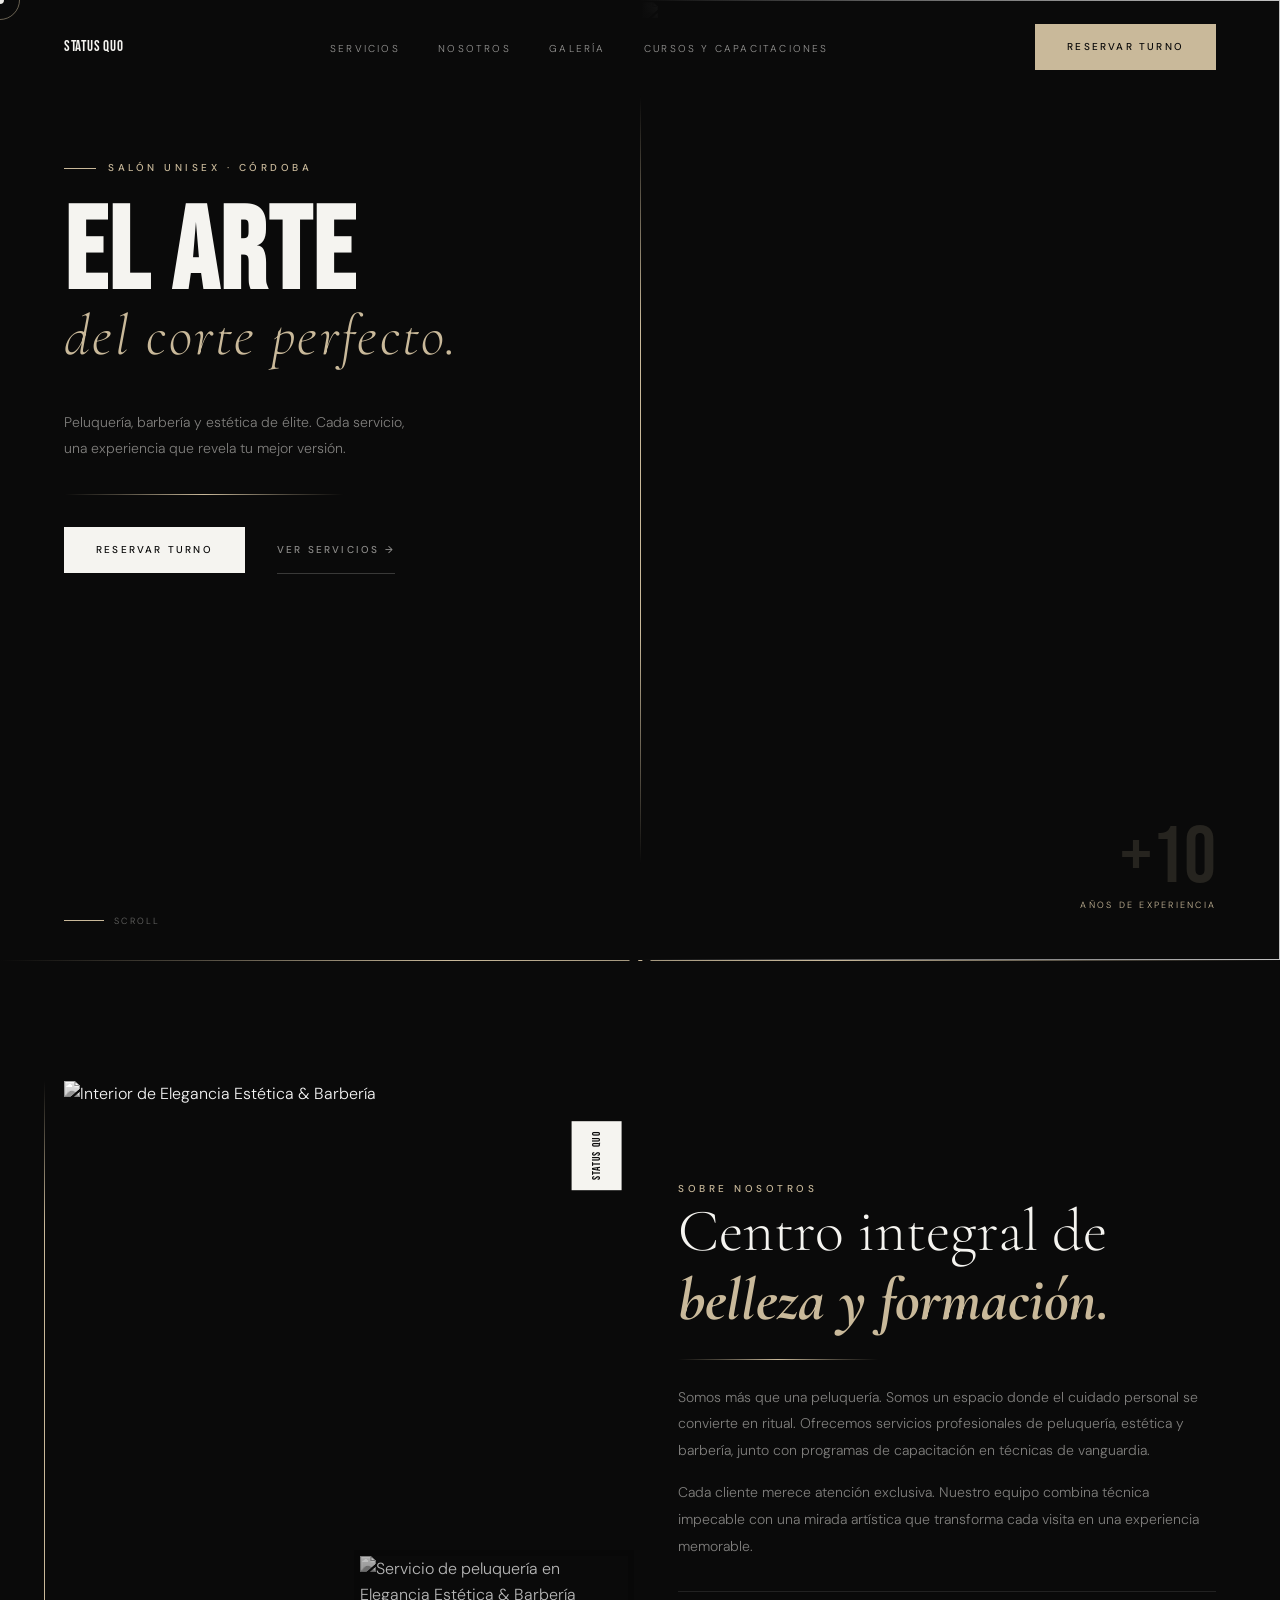
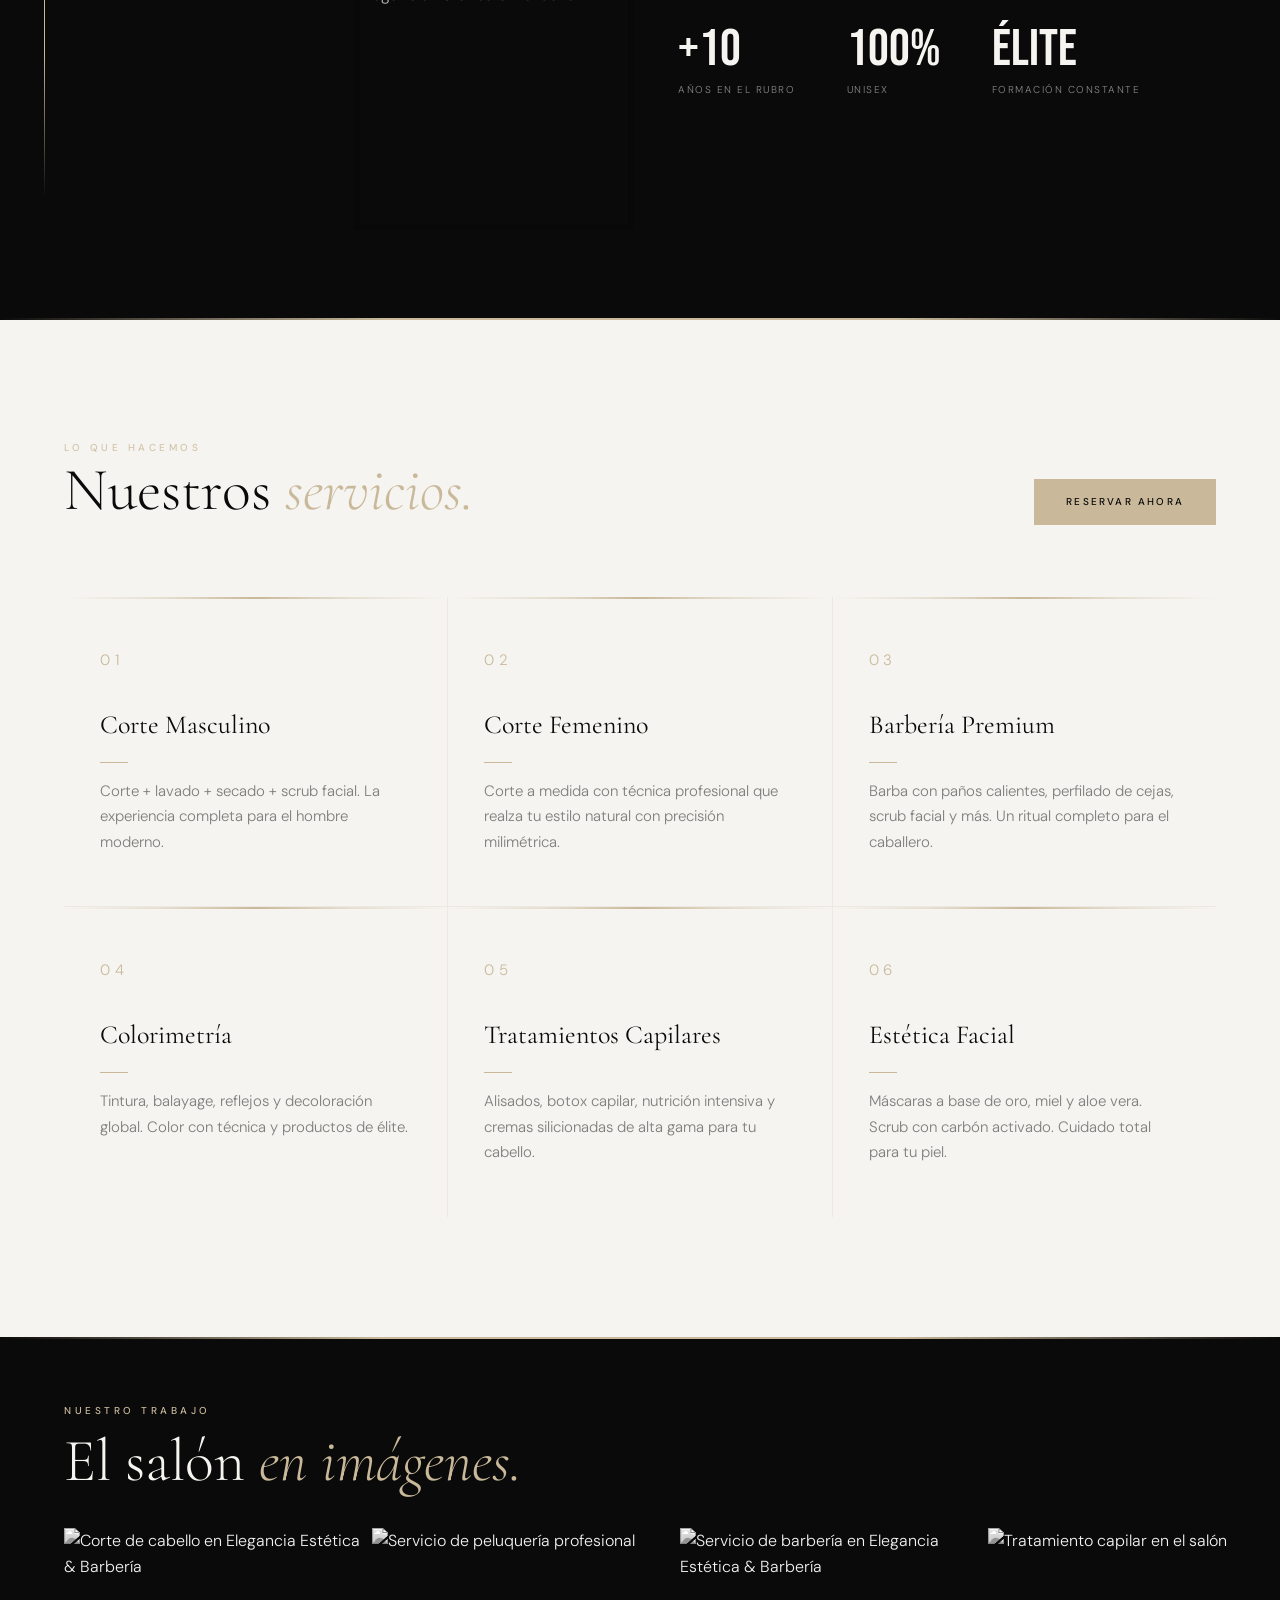
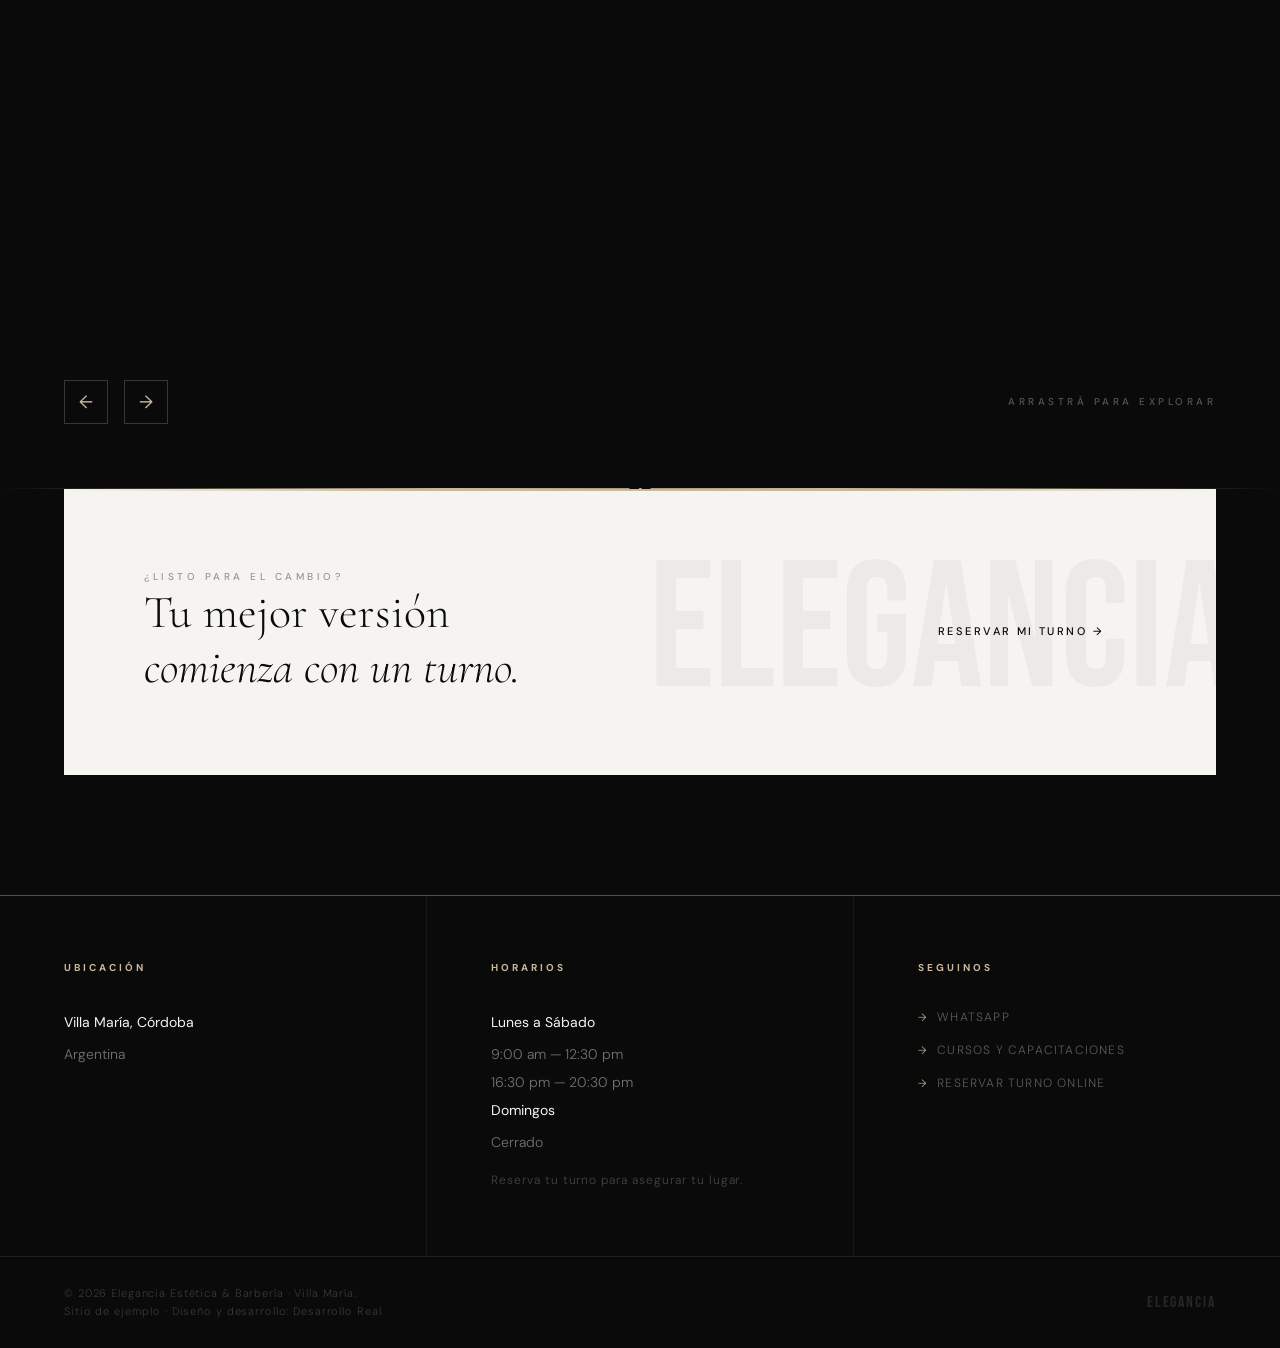
==== commit 36a175d1: "Limpieza de demo: noindex, sin datos reales, contacto por WhatsApp y firma - noindex/nofollow, canon" ====
--- a/index.html
+++ b/index.html
@@ -11,22 +11,19 @@
         content="Elegancia Estética &amp; Barbería: peluquería, barbería y estética de élite en Córdoba. Cortes, colorimetría, alisados, tratamientos capilares y más. Reservá tu turno online." />
   <meta name="keywords"
         content="peluquería Córdoba, barbería Córdoba, salón unisex Córdoba, corte de pelo, colorimetría, alisado, botox capilar, estética facial, Elegancia Estética &amp; Barbería" />
-  <meta name="author" content="Elegancia Estética &amp; Barbería" />
-  <meta name="robots" content="index, follow, max-image-preview:large" />
+  <meta name="author" content="Desarrollo Real">
+  <meta name="robots" content="noindex, nofollow">
   <meta name="theme-color" content="#0a0a0a" />
 
   
-  <link rel="canonical" href="https://fenixsalonunisex.com.ar/" />
-
-  
-  <link rel="alternate" hreflang="es-ar" href="https://fenixsalonunisex.com.ar/" />
+  <link rel="canonical" href="https://fenix-web.vercel.app/">
 
   
   <meta property="og:type"        content="website" />
-  <meta property="og:url"         content="https://fenixsalonunisex.com.ar/" />
+  <meta property="og:url"         content="https://fenix-web.vercel.app/" />
   <meta property="og:title"       content="Elegancia Estética &amp; Barbería | Peluquería de Élite" />
   <meta property="og:description" content="Peluquería, barbería y estética de élite en Córdoba. Tu mejor versión comienza con un turno en Elegancia Estética &amp; Barbería." />
-  <meta property="og:image"       content="https://fenixsalonunisex.com.ar/og-image.jpg" />
+  <meta property="og:image"       content="https://images.unsplash.com/photo-1599351431202-1e0f0137899a?auto=format&fit=crop&w=1200&h=630&q=75" />
   <meta property="og:image:alt"   content="Elegancia Estética &amp; Barbería — Peluquería en Córdoba" />
   <meta property="og:image:width" content="1200" />
   <meta property="og:image:height"content="630" />
@@ -37,57 +34,12 @@
   <meta name="twitter:card"        content="summary_large_image" />
   <meta name="twitter:title"       content="Elegancia Estética &amp; Barbería | Peluquería" />
   <meta name="twitter:description" content="Tu mejor versión comienza con un turno en Elegancia Estética &amp; Barbería. Peluquería y barbería de élite en Córdoba." />
-  <meta name="twitter:image"       content="https://fenixsalonunisex.com.ar/og-image.jpg" />
+  <meta name="twitter:image"       content="https://images.unsplash.com/photo-1599351431202-1e0f0137899a?auto=format&fit=crop&w=1200&h=630&q=75" />
   <meta name="twitter:image:alt"   content="Elegancia Estética &amp; Barbería — Córdoba" />
 
   
   
   <meta name="color-scheme" content="dark" />
-  
-  
-
-  
-  
-  <script type="application/ld+json">
-  {
-    "@context": "https://schema.org",
-    "@type": "HairSalon",
-    "name": "Elegancia Estética & Barbería",
-    "alternateName": "Elegancia Estética & Barbería",
-    "url": "https://fenixsalonunisex.com.ar",
-    "logo": "https://fenixsalonunisex.com.ar/logo.png",
-    "image": "https://fenixsalonunisex.com.ar/og-image.jpg",
-    "description": "Salón de peluquería, barbería y estética unisex de élite en Córdoba. Ofrecemos cortes, colorimetría, alisados, tratamientos capilares y cursos de formación.",
-    "address": {
-      "@type": "PostalAddress",
-      "streetAddress": "José Rucci 1567",
-      "addressLocality": "Córdoba",
-      "addressRegion": "Córdoba",
-      "addressCountry": "AR"
-    },
-    "openingHoursSpecification": [
-      {
-        "@type": "OpeningHoursSpecification",
-        "dayOfWeek": ["Monday","Tuesday","Wednesday","Thursday","Friday"],
-        "opens": "09:00",
-        "closes": "13:00"
-      }
-    ],
-    "telephone": "",
-    "sameAs": [
-      "https://www.instagram.com/fenixesteticaybarbershop"
-    ],
-    "hasMap": "https://maps.google.com/?q=José+Rucci+1567,+Córdoba,+Argentina",
-    "priceRange": "$$",
-    "currenciesAccepted": "ARS",
-    "paymentAccepted": "Cash, Credit Card",
-    "servesCuisine": null,
-    "amenityFeature": [
-      { "@type": "LocationFeatureSpecification", "name": "Unisex", "value": true },
-      { "@type": "LocationFeatureSpecification", "name": "Turno online", "value": true }
-    ]
-  }
-  </script>
 
   
   <link rel="preconnect" href="https://fonts.googleapis.com" />
@@ -207,7 +159,7 @@
              href="turnos.html"
              target="_blank"
              rel="noopener noreferrer"
-             aria-label="Reservar turno en Fenix (se abre en nueva pestaña)">
+             aria-label="Reservar turno en Elegancia (se abre en nueva pestaña)">
             Reservar turno
           </a>
           <a class="btn btn--outline" href="#servicios" aria-label="Ver todos los servicios">
@@ -552,17 +504,9 @@
         <div class="contact-block reveal">
           <h3 class="contact-block__title">Ubicación</h3>
           <address>
-            <strong>José Rucci 1567</strong>
-            Córdoba<br/>
+            <strong>Villa María, Córdoba</strong>
             Argentina
           </address>
-          <a class="social-link"
-             href="https://maps.google.com/?q=José+Rucci+1567,+Córdoba,+Argentina"
-             target="_blank" rel="noopener noreferrer"
-             aria-label="Ver en Google Maps (se abre en nueva pestaña)"
-             style="margin-top:16px">
-            Ver en el mapa
-          </a>
         </div>
 
         
@@ -587,11 +531,10 @@
         <div class="contact-block reveal reveal--d2">
           <h3 class="contact-block__title">Seguinos</h3>
           <nav aria-label="Redes sociales y enlaces" class="social-links">
-            <a class="social-link"
-               href="https://www.instagram.com/fenixnewstyle/"
+            <a class="social-link" href="https://wa.me/message/TJECHDF7XOJWA1"
                target="_blank" rel="noopener noreferrer"
-               aria-label="Elegancia Estética & Barbería en Instagram (se abre en nueva pestaña)">
-              Instagram
+               aria-label="Escribinos por WhatsApp (se abre en nueva pestaña)">
+              WhatsApp
             </a>
             <a class="social-link"
                href="cursos.html"
@@ -616,7 +559,7 @@
   
   <footer class="footer" role="contentinfo">
     <p class="footer__copy">
-      © 2025 Elegancia Estética & Barbería. Córdoba.
+      © 2026 Elegancia Estética & Barbería · Villa María.<br/>Sitio de ejemplo · Diseño y desarrollo: <a href="https://desarrollo-real.vercel.app" target="_blank" rel="noopener">Desarrollo Real</a>
     </p>
     <span class="footer__logo" aria-hidden="true">ELEGANCIA</span>
   </footer>
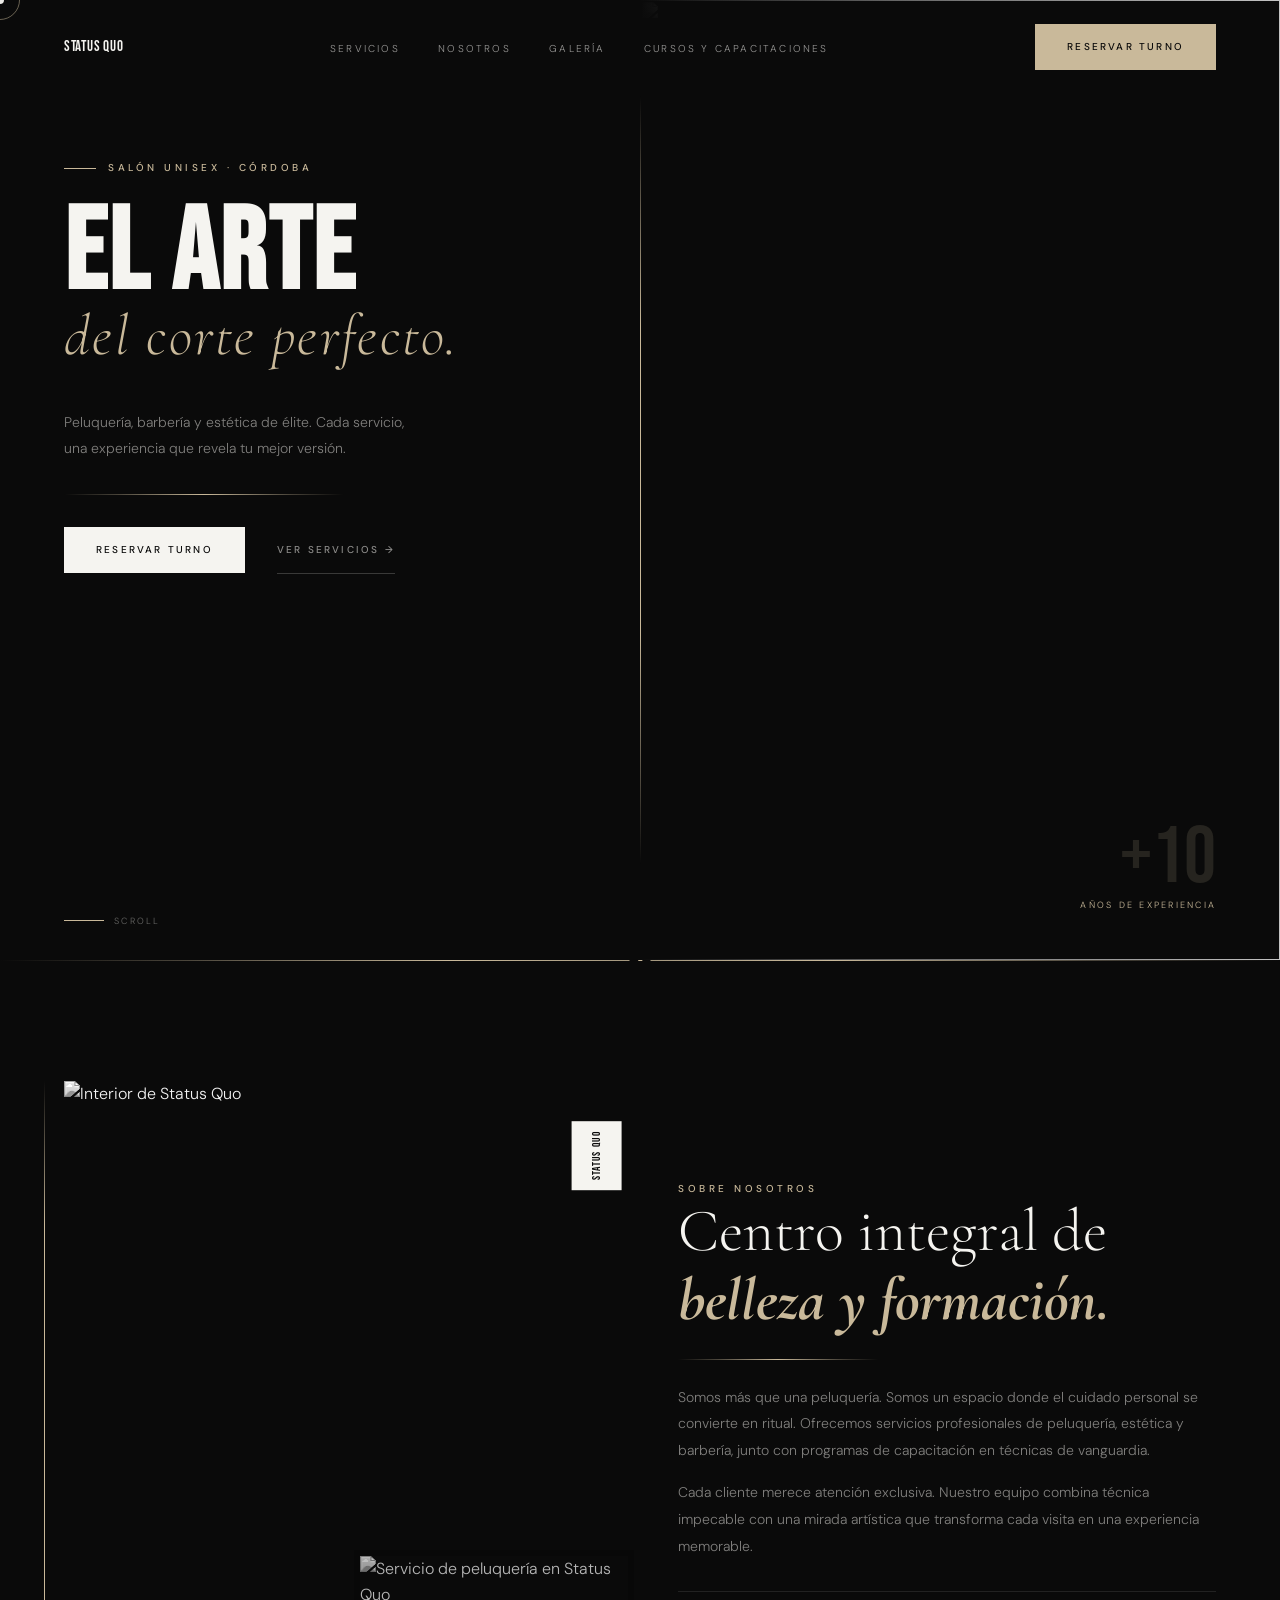
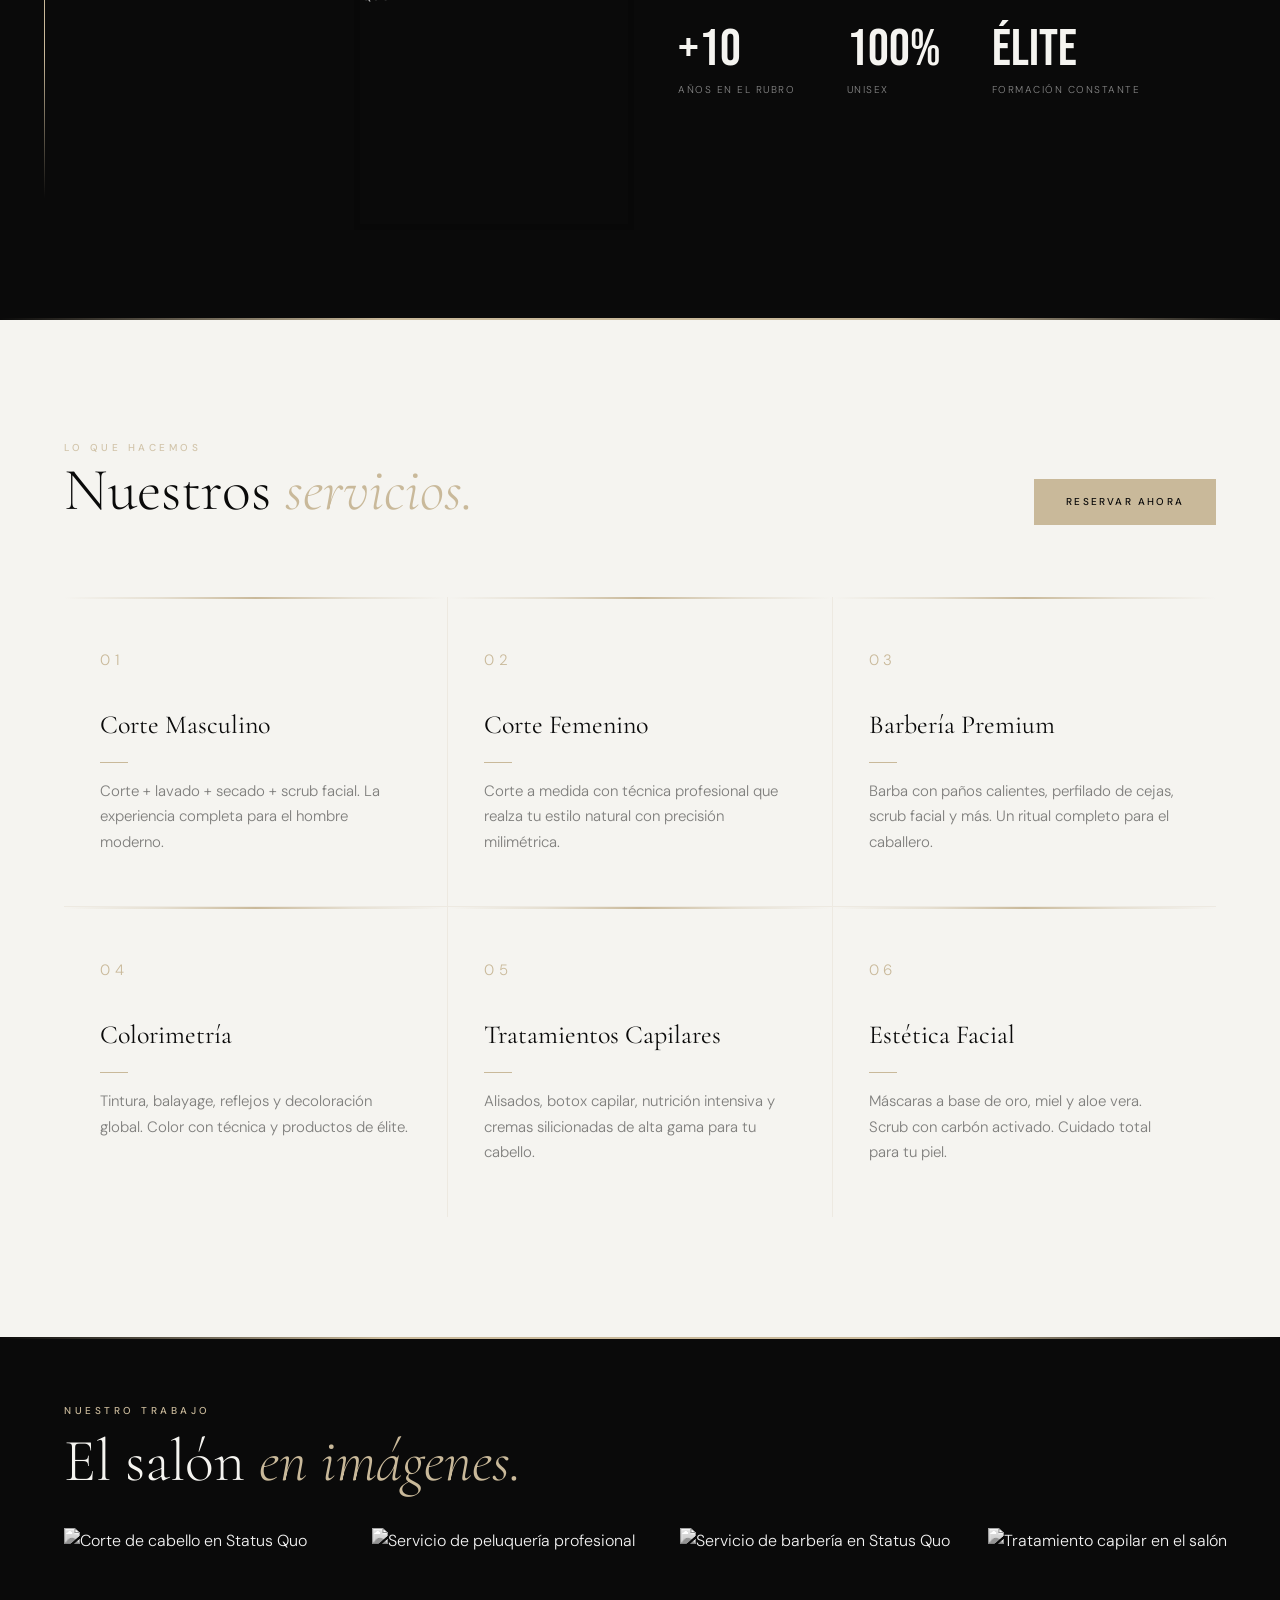
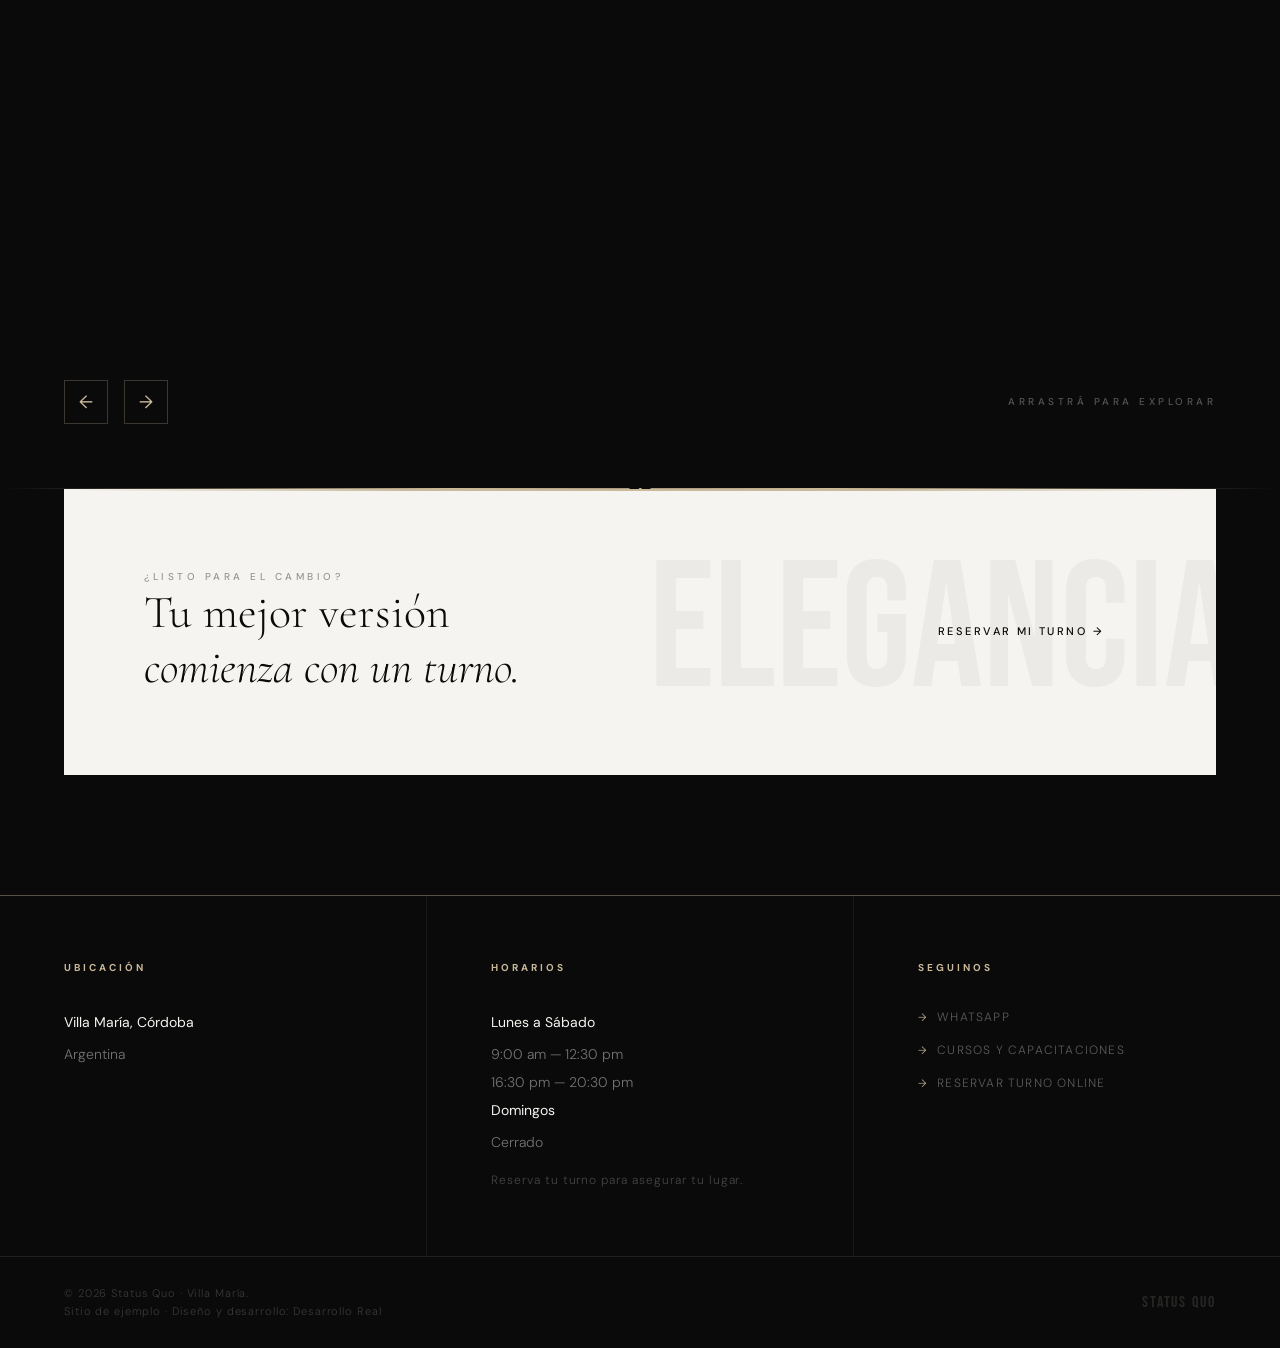
==== commit 2161518b: "Nombre del negocio unificado y dirección actualizada Co-Authored-By: Claude Opus 5.5 <noreply@anthro" ====
--- a/index.html
+++ b/index.html
@@ -6,36 +6,36 @@
   <meta name="viewport" content="width=device-width, initial-scale=1.0" />
 
   
-  <title>Elegancia Estética &amp; Barbería | Peluquería — Córdoba</title>
+  <title>Status Quo | Peluquería — Córdoba</title>
   <meta name="description"
-        content="Elegancia Estética &amp; Barbería: peluquería, barbería y estética de élite en Córdoba. Cortes, colorimetría, alisados, tratamientos capilares y más. Reservá tu turno online." />
+        content="Status Quo: peluquería, barbería y estética de élite en Córdoba. Cortes, colorimetría, alisados, tratamientos capilares y más. Reservá tu turno online." />
   <meta name="keywords"
-        content="peluquería Córdoba, barbería Córdoba, salón unisex Córdoba, corte de pelo, colorimetría, alisado, botox capilar, estética facial, Elegancia Estética &amp; Barbería" />
+        content="peluquería Córdoba, barbería Córdoba, salón unisex Córdoba, corte de pelo, colorimetría, alisado, botox capilar, estética facial, Status Quo" />
   <meta name="author" content="Desarrollo Real">
   <meta name="robots" content="noindex, nofollow">
   <meta name="theme-color" content="#0a0a0a" />
 
   
-  <link rel="canonical" href="https://fenix-web.vercel.app/">
+  <link rel="canonical" href="https://fenix-web-gamma.vercel.app/">
 
   
   <meta property="og:type"        content="website" />
-  <meta property="og:url"         content="https://fenix-web.vercel.app/" />
-  <meta property="og:title"       content="Elegancia Estética &amp; Barbería | Peluquería de Élite" />
-  <meta property="og:description" content="Peluquería, barbería y estética de élite en Córdoba. Tu mejor versión comienza con un turno en Elegancia Estética &amp; Barbería." />
+  <meta property="og:url"         content="https://fenix-web-gamma.vercel.app/" />
+  <meta property="og:title"       content="Status Quo | Peluquería de Élite" />
+  <meta property="og:description" content="Peluquería, barbería y estética de élite en Córdoba. Tu mejor versión comienza con un turno en Status Quo." />
   <meta property="og:image"       content="https://images.unsplash.com/photo-1599351431202-1e0f0137899a?auto=format&fit=crop&w=1200&h=630&q=75" />
-  <meta property="og:image:alt"   content="Elegancia Estética &amp; Barbería — Peluquería en Córdoba" />
+  <meta property="og:image:alt"   content="Status Quo — Peluquería en Córdoba" />
   <meta property="og:image:width" content="1200" />
   <meta property="og:image:height"content="630" />
-  <meta property="og:site_name"   content="Elegancia Estética &amp; Barbería" />
+  <meta property="og:site_name"   content="Status Quo" />
   <meta property="og:locale"      content="es_AR" />
 
   
   <meta name="twitter:card"        content="summary_large_image" />
-  <meta name="twitter:title"       content="Elegancia Estética &amp; Barbería | Peluquería" />
-  <meta name="twitter:description" content="Tu mejor versión comienza con un turno en Elegancia Estética &amp; Barbería. Peluquería y barbería de élite en Córdoba." />
+  <meta name="twitter:title"       content="Status Quo | Peluquería" />
+  <meta name="twitter:description" content="Tu mejor versión comienza con un turno en Status Quo. Peluquería y barbería de élite en Córdoba." />
   <meta name="twitter:image"       content="https://images.unsplash.com/photo-1599351431202-1e0f0137899a?auto=format&fit=crop&w=1200&h=630&q=75" />
-  <meta name="twitter:image:alt"   content="Elegancia Estética &amp; Barbería — Córdoba" />
+  <meta name="twitter:image:alt"   content="Status Quo — Córdoba" />
 
   
   
@@ -86,7 +86,7 @@
          href="turnos.html"
          target="_blank"
          rel="noopener noreferrer"
-         aria-label="Reservar turno en Elegancia Estética & Barbería (se abre en nueva pestaña)">
+         aria-label="Reservar turno en Status Quo (se abre en nueva pestaña)">
         Reservar turno
       </a>
 
@@ -159,7 +159,7 @@
              href="turnos.html"
              target="_blank"
              rel="noopener noreferrer"
-             aria-label="Reservar turno en Elegancia (se abre en nueva pestaña)">
+             aria-label="Reservar turno en Status Quo (se abre en nueva pestaña)">
             Reservar turno
           </a>
           <a class="btn btn--outline" href="#servicios" aria-label="Ver todos los servicios">
@@ -207,12 +207,12 @@
         <div class="about__visual reveal" aria-hidden="true">
           <img class="about__img-main"
                src="https://images.unsplash.com/photo-1521590832167-7bcbfaa6381f?w=900&q=85"
-               alt="Interior de Elegancia Estética & Barbería"
+               alt="Interior de Status Quo"
                width="600" height="800"
                loading="lazy" />
           <img class="about__img-accent"
                src="https://images.unsplash.com/photo-1621605815971-fbc98d665033?w=400&q=80"
-               alt="Servicio de peluquería en Elegancia Estética & Barbería"
+               alt="Servicio de peluquería en Status Quo"
                width="400" height="400"
                loading="lazy" />
           <div class="about__tag" aria-hidden="true">Status Quo</div>
@@ -383,10 +383,10 @@
           
           <div class="gallery__item gallery__item--static">
             <img src="https://images.unsplash.com/photo-1560066984-138dadb4c035?w=700&q=85"
-                 alt="Corte de cabello en Elegancia Estética & Barbería"
+                 alt="Corte de cabello en Status Quo"
                  width="300" height="420"
                  loading="lazy" />
-            <span class="gallery__caption" aria-hidden="true">Elegancia</span>
+            <span class="gallery__caption" aria-hidden="true">Status Quo</span>
           </div>
 
           <div class="gallery__item gallery__item--static">
@@ -399,7 +399,7 @@
 
           <div class="gallery__item gallery__item--static">
             <img src="https://images.unsplash.com/photo-1503951914875-452162b0f3f1?w=700&q=85"
-                 alt="Servicio de barbería en Elegancia Estética & Barbería"
+                 alt="Servicio de barbería en Status Quo"
                  width="300" height="420"
                  loading="lazy" />
             <span class="gallery__caption" aria-hidden="true">Barbería</span>
@@ -415,7 +415,7 @@
 
           <div class="gallery__item gallery__item--static">
             <img src="https://images.unsplash.com/photo-1599351431202-1e0f0137899a?w=700&q=85"
-                 alt="Interior de Elegancia Estética & Barbería"
+                 alt="Interior de Status Quo"
                  width="300" height="420"
                  loading="lazy" />
             <span class="gallery__caption" aria-hidden="true">Corte Femenino</span>
@@ -423,7 +423,7 @@
 
           <div class="gallery__item gallery__item--static">
             <img src="https://images.unsplash.com/photo-1621605815971-fbc98d665033?w=700&q=85"
-                 alt="Colorimetría profesional en Elegancia Estética & Barbería"
+                 alt="Colorimetría profesional en Status Quo"
                  width="300" height="420"
                  loading="lazy" />
             <span class="gallery__caption" aria-hidden="true">Degrade</span>
@@ -475,7 +475,7 @@
     <div class="gold-divider" role="separator" aria-hidden="true"></div>
 
     
-    <section aria-label="Reservar turno en Elegancia Estética & Barbería">
+    <section aria-label="Reservar turno en Status Quo">
       <div class="cta-band reveal">
         <div>
           <p class="t-label cta-band__label">¿Listo para el cambio?</p>
@@ -488,7 +488,7 @@
            href="turnos.html"
            target="_blank" rel="noopener noreferrer"
            style="flex-shrink:0; font-size:11px"
-           aria-label="Reservar mi turno ahora en Elegancia Estética & Barbería (se abre en nueva pestaña)">
+           aria-label="Reservar mi turno ahora en Status Quo (se abre en nueva pestaña)">
           Reservar mi turno →
         </a>
       </div>
@@ -559,9 +559,9 @@
   
   <footer class="footer" role="contentinfo">
     <p class="footer__copy">
-      © 2026 Elegancia Estética & Barbería · Villa María.<br/>Sitio de ejemplo · Diseño y desarrollo: <a href="https://desarrollo-real.vercel.app" target="_blank" rel="noopener">Desarrollo Real</a>
+      © 2026 Status Quo · Villa María.<br/>Sitio de ejemplo · Diseño y desarrollo: <a href="https://desarrollo-real.vercel.app" target="_blank" rel="noopener">Desarrollo Real</a>
     </p>
-    <span class="footer__logo" aria-hidden="true">ELEGANCIA</span>
+    <span class="footer__logo" aria-hidden="true">STATUS QUO</span>
   </footer>
 
   
